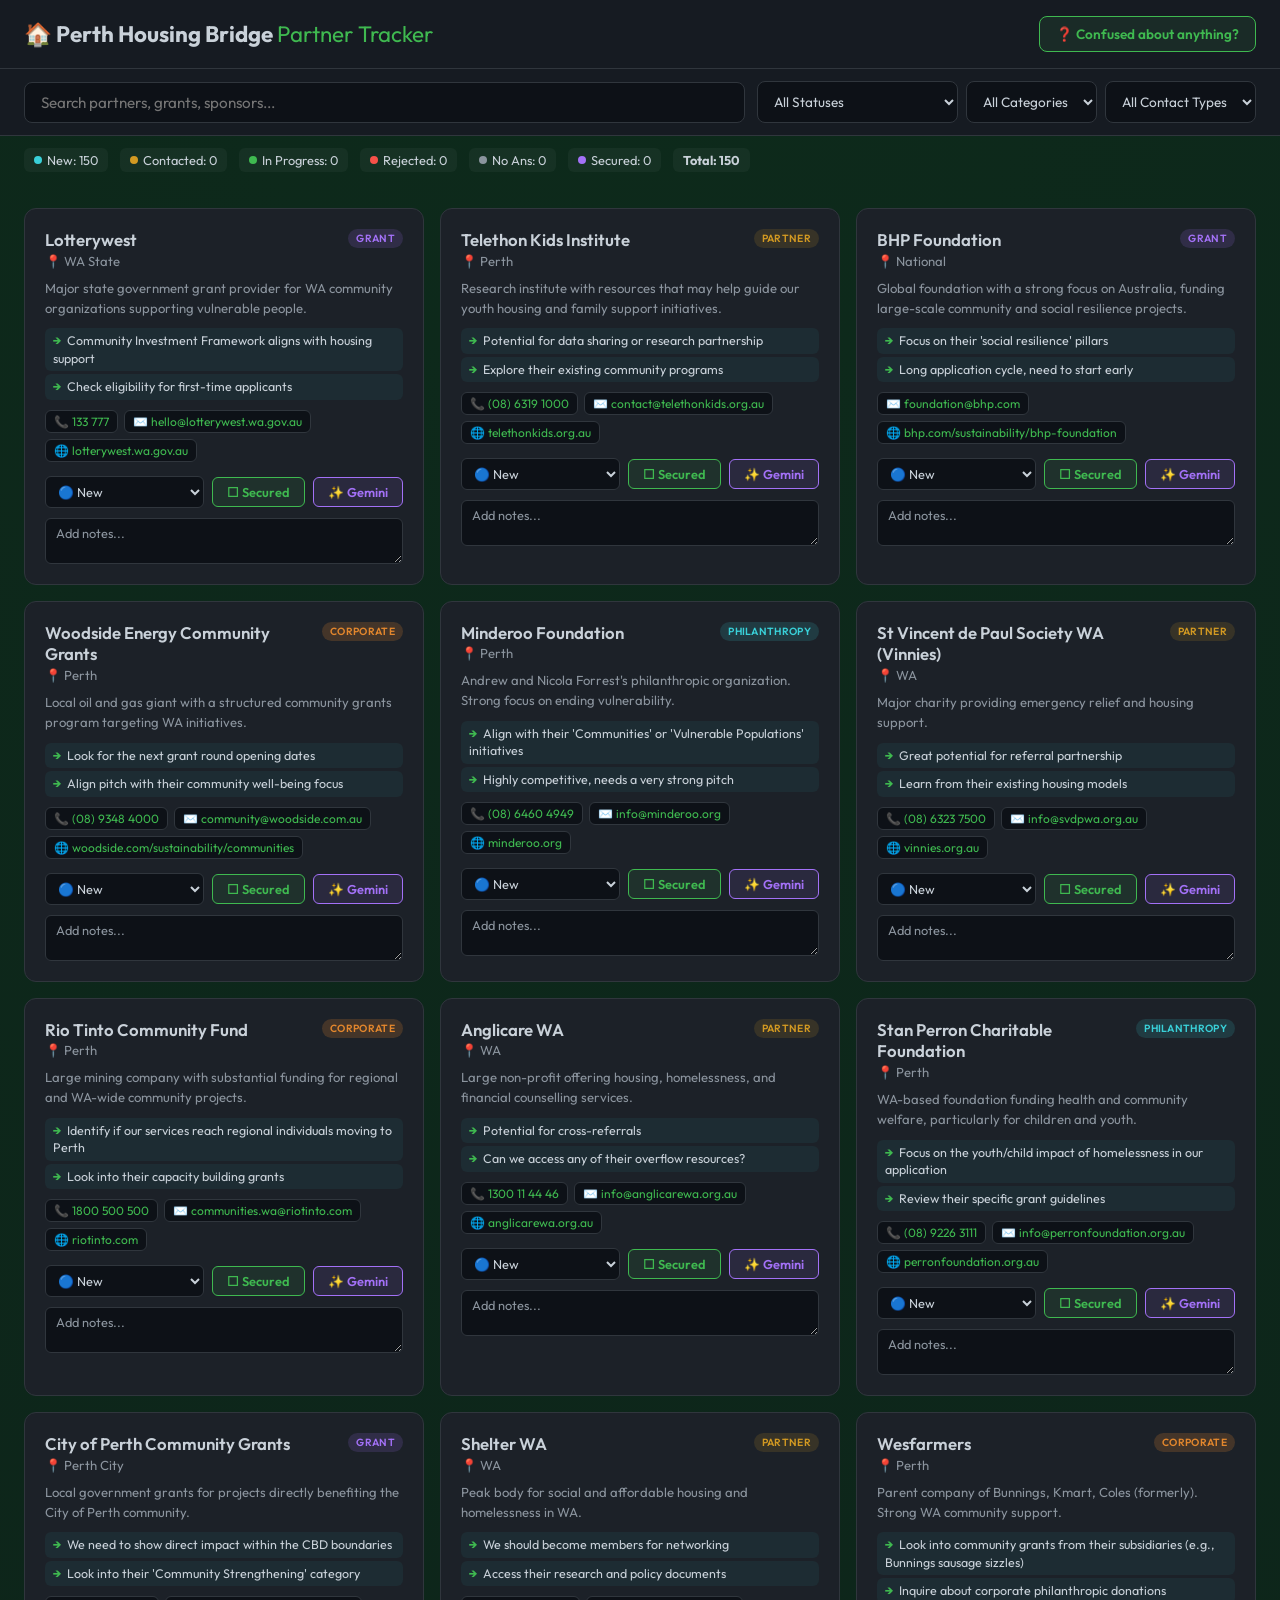
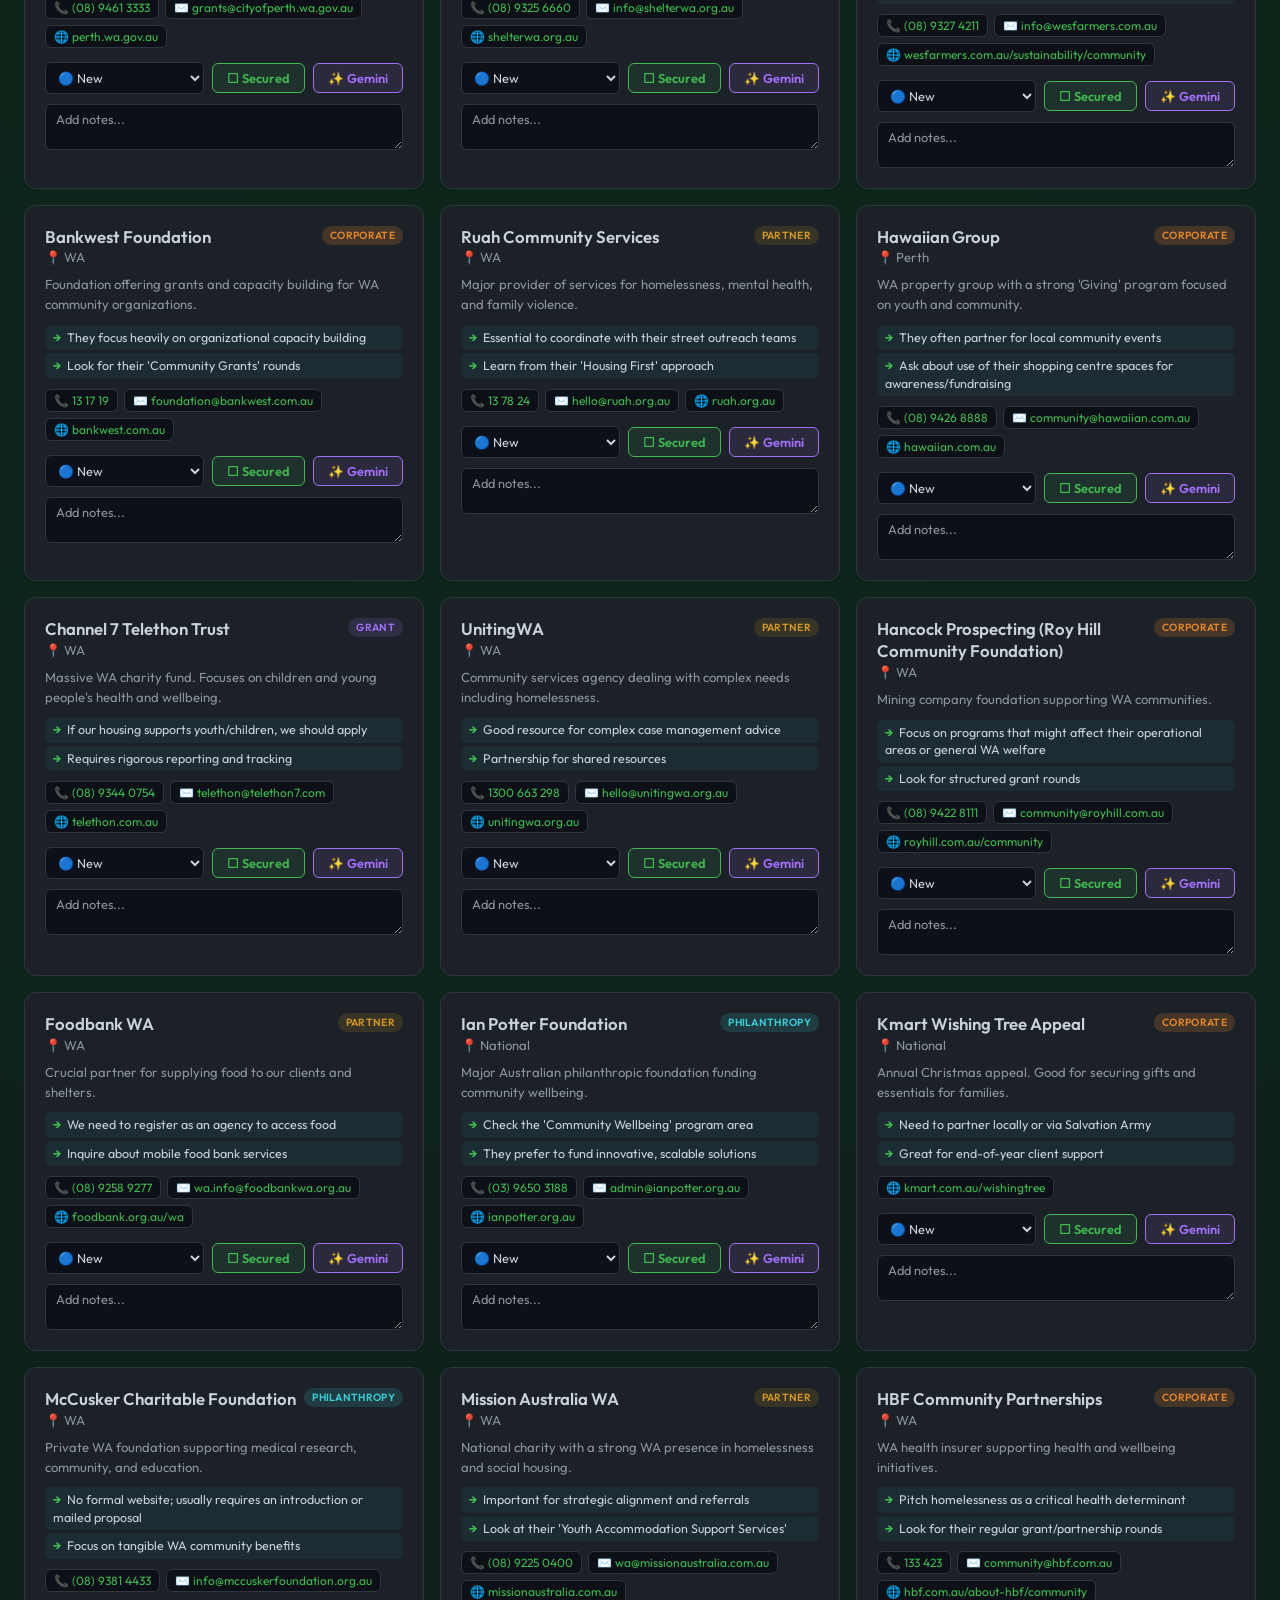
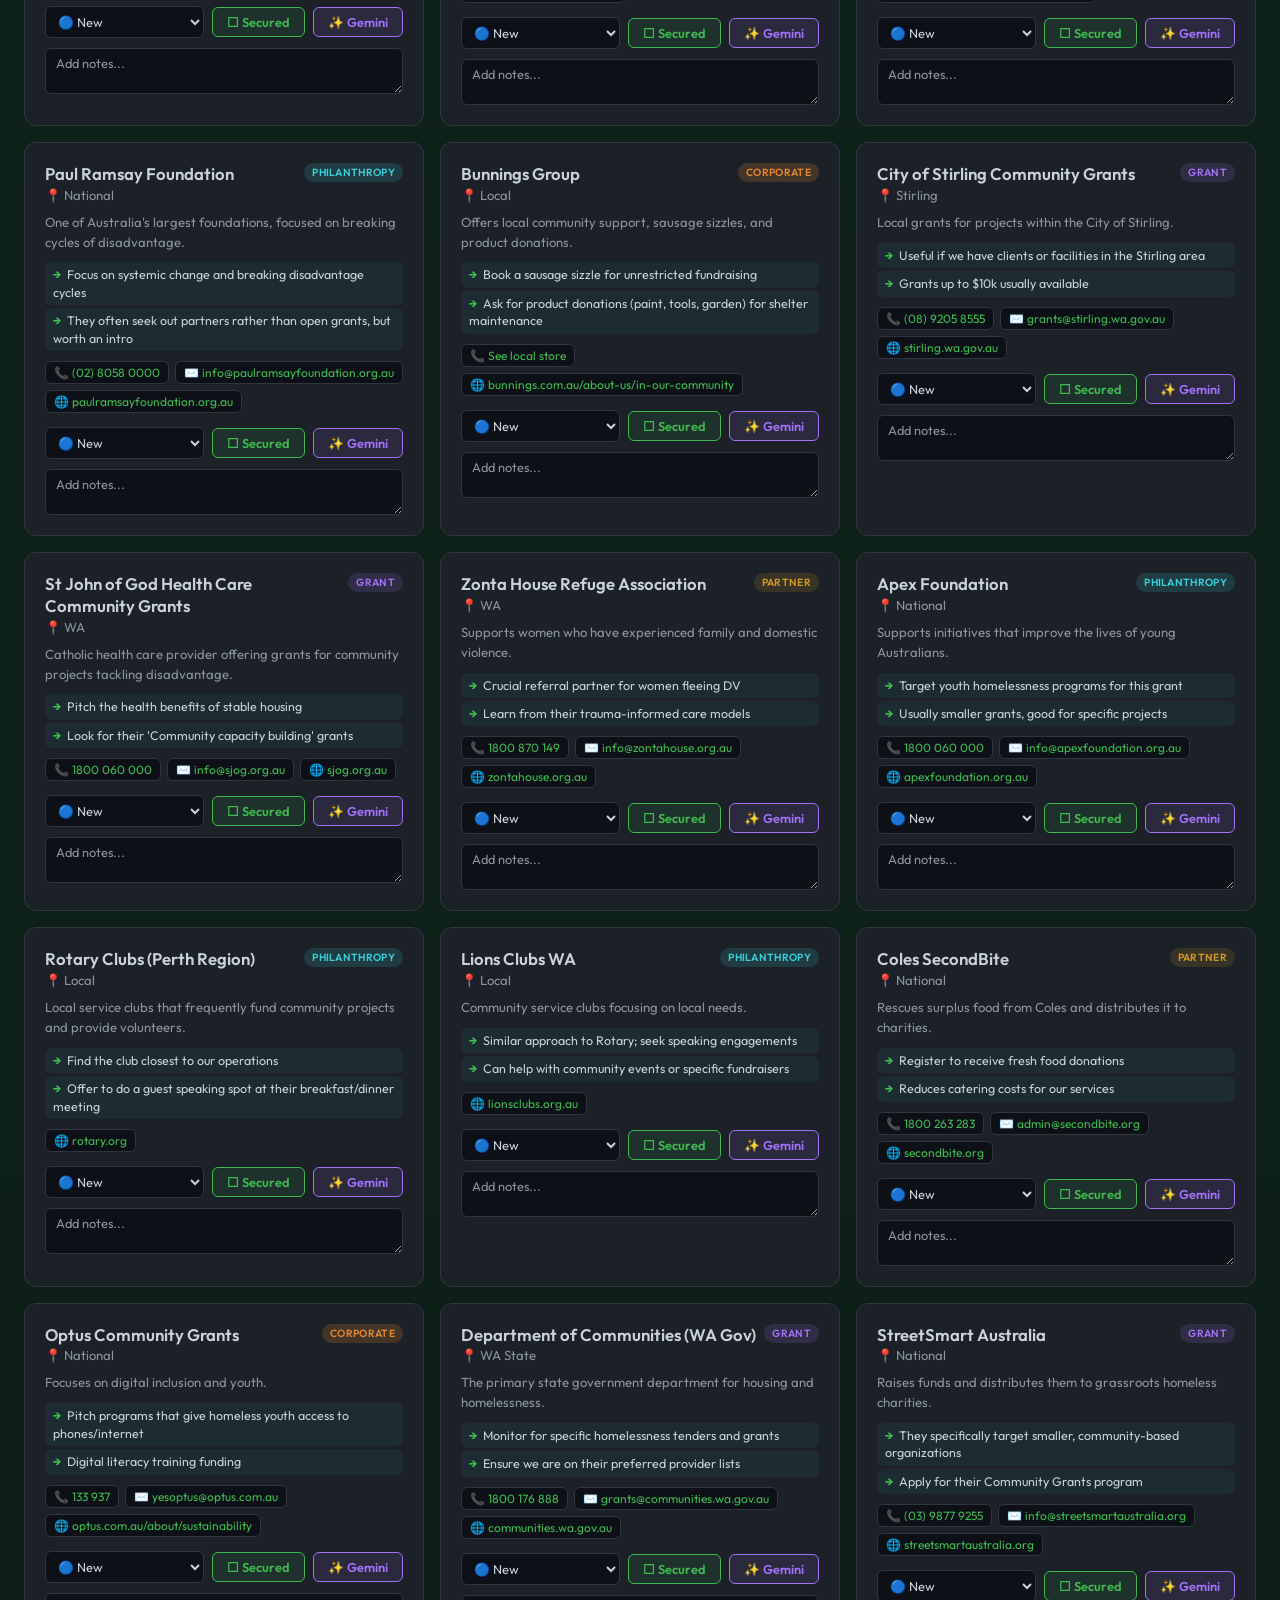
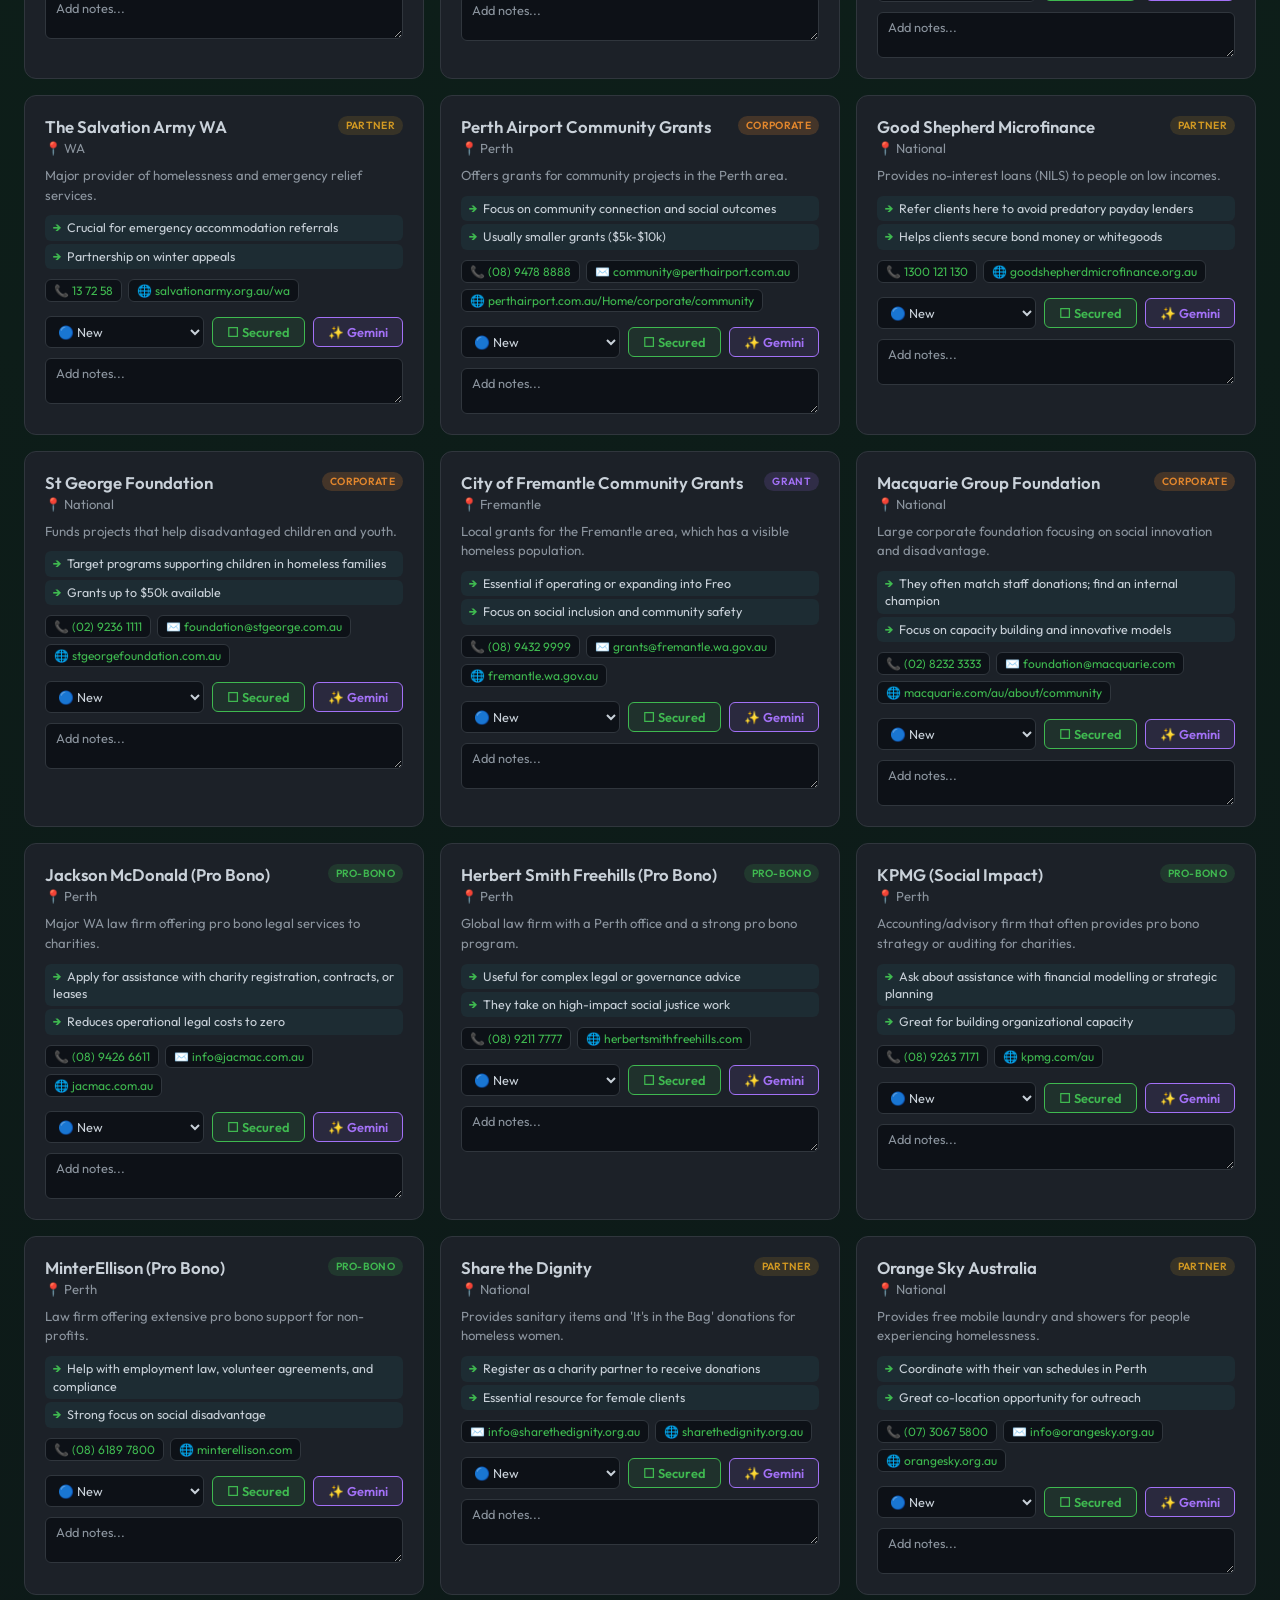
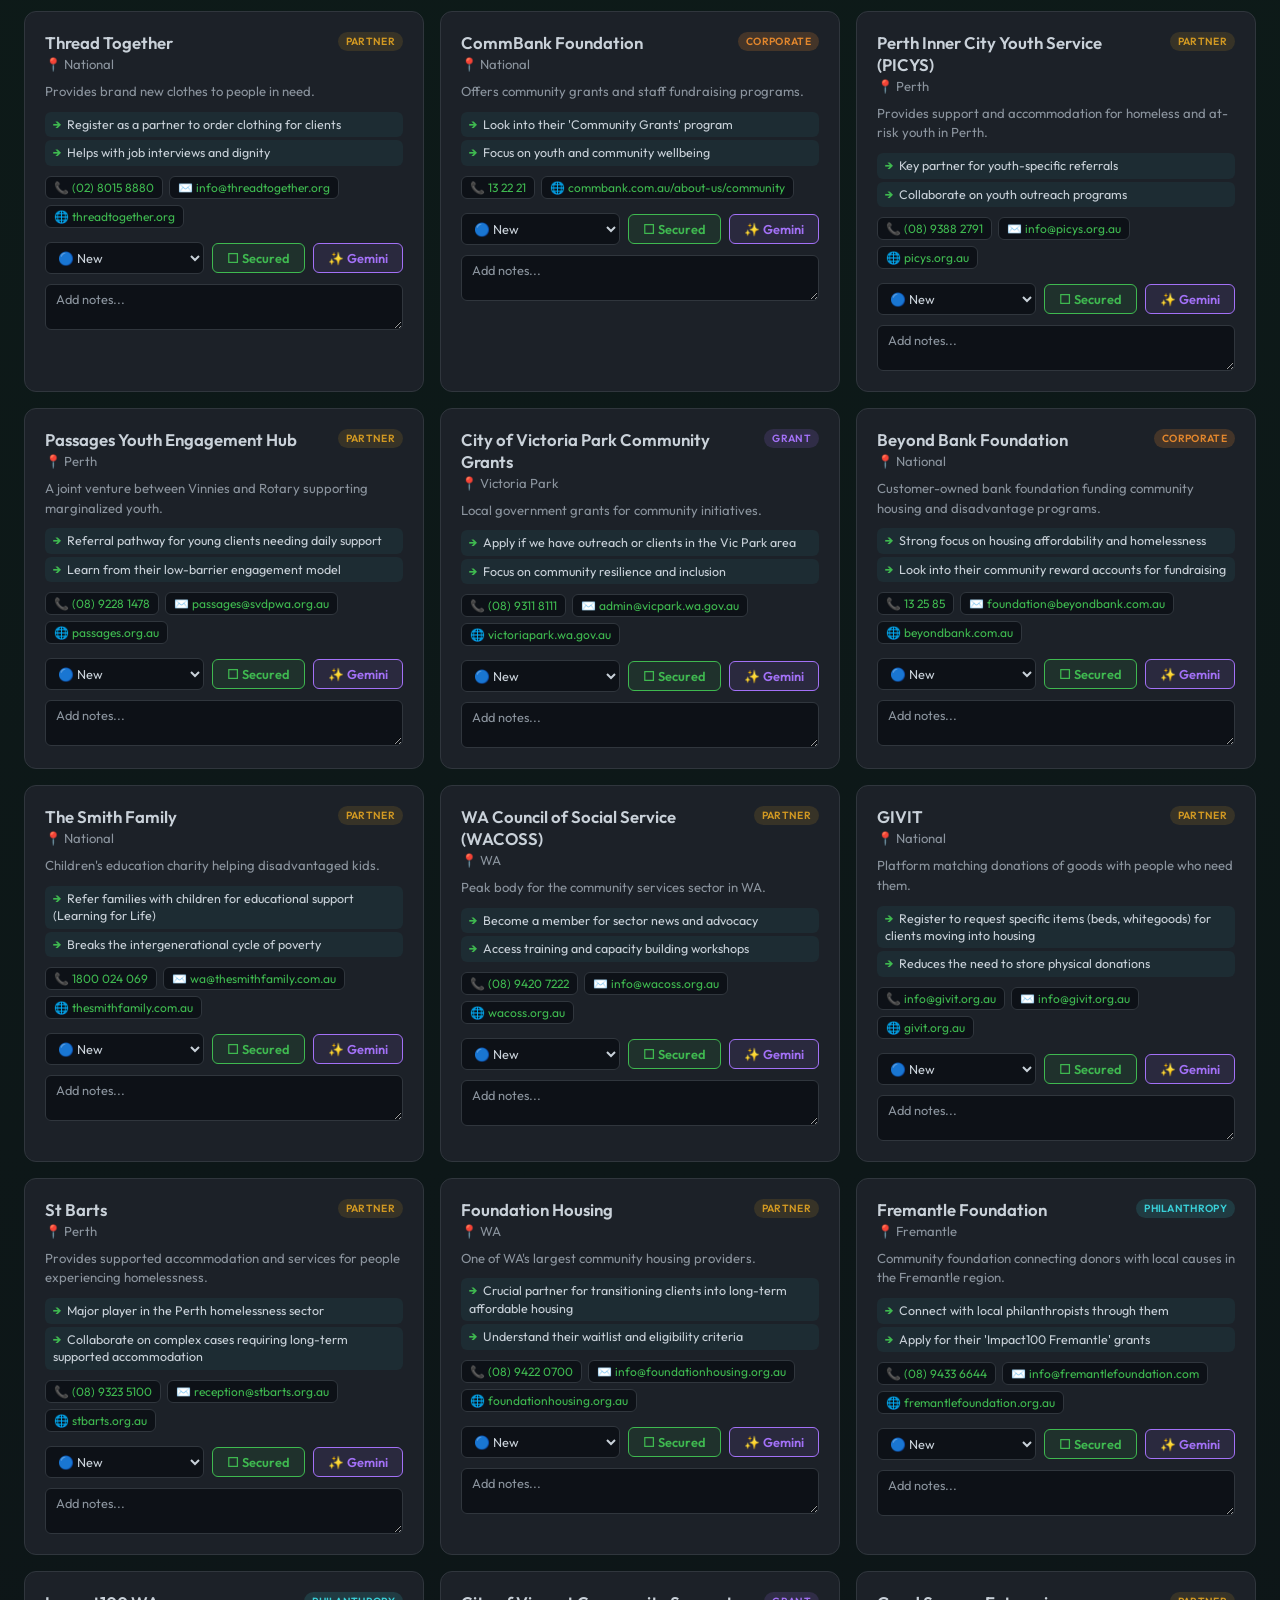
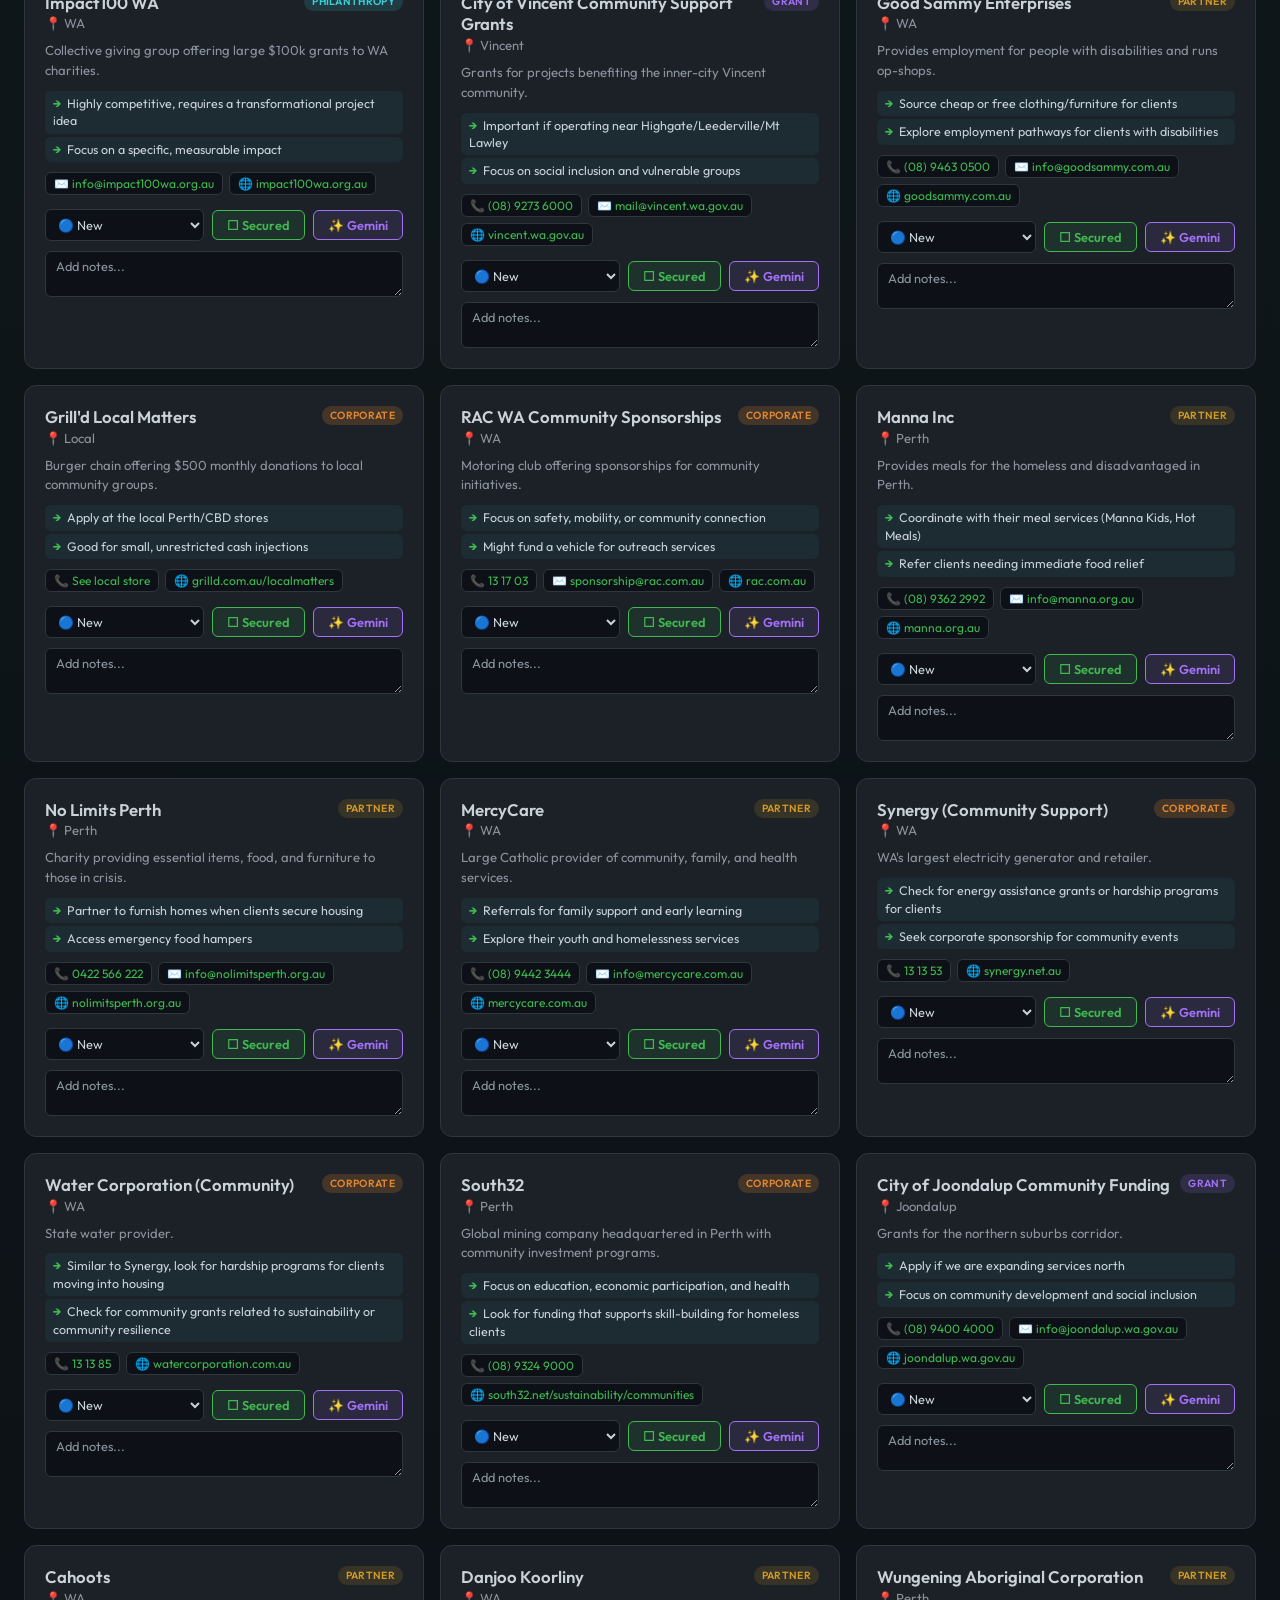
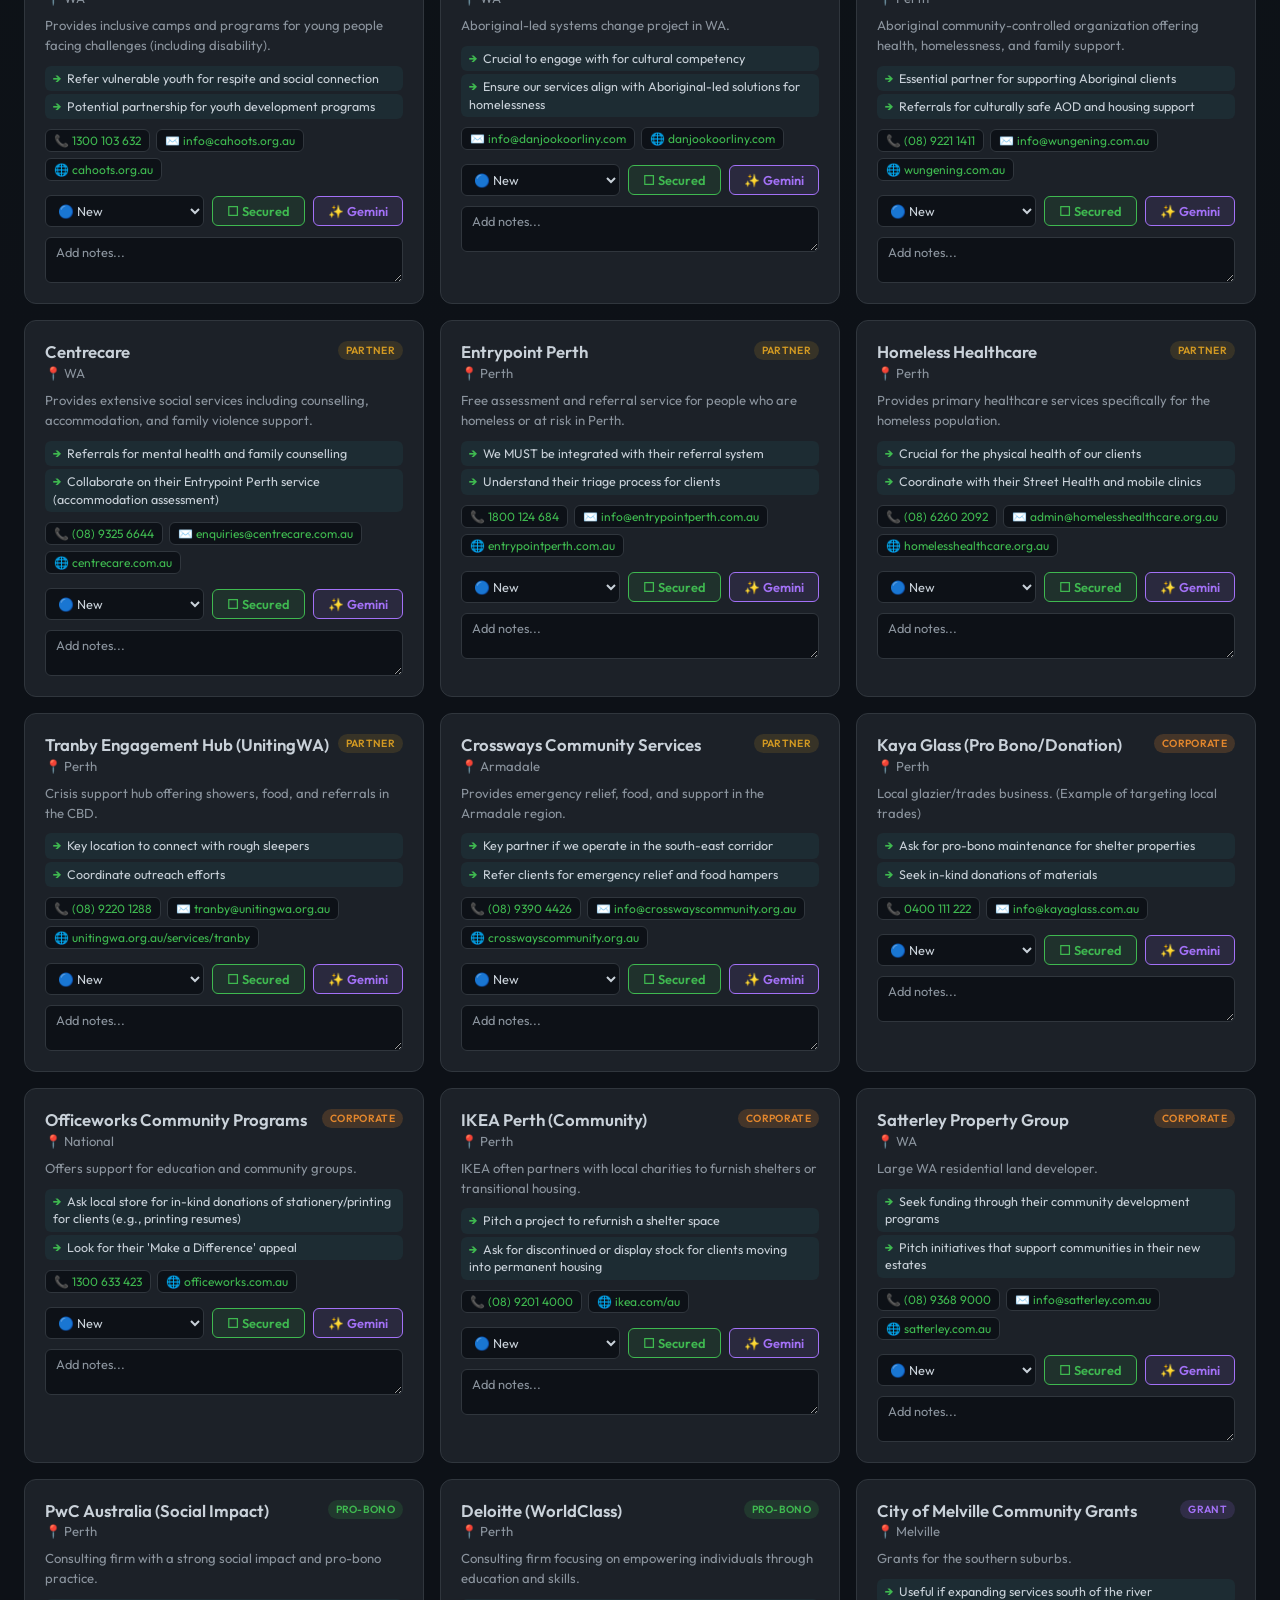
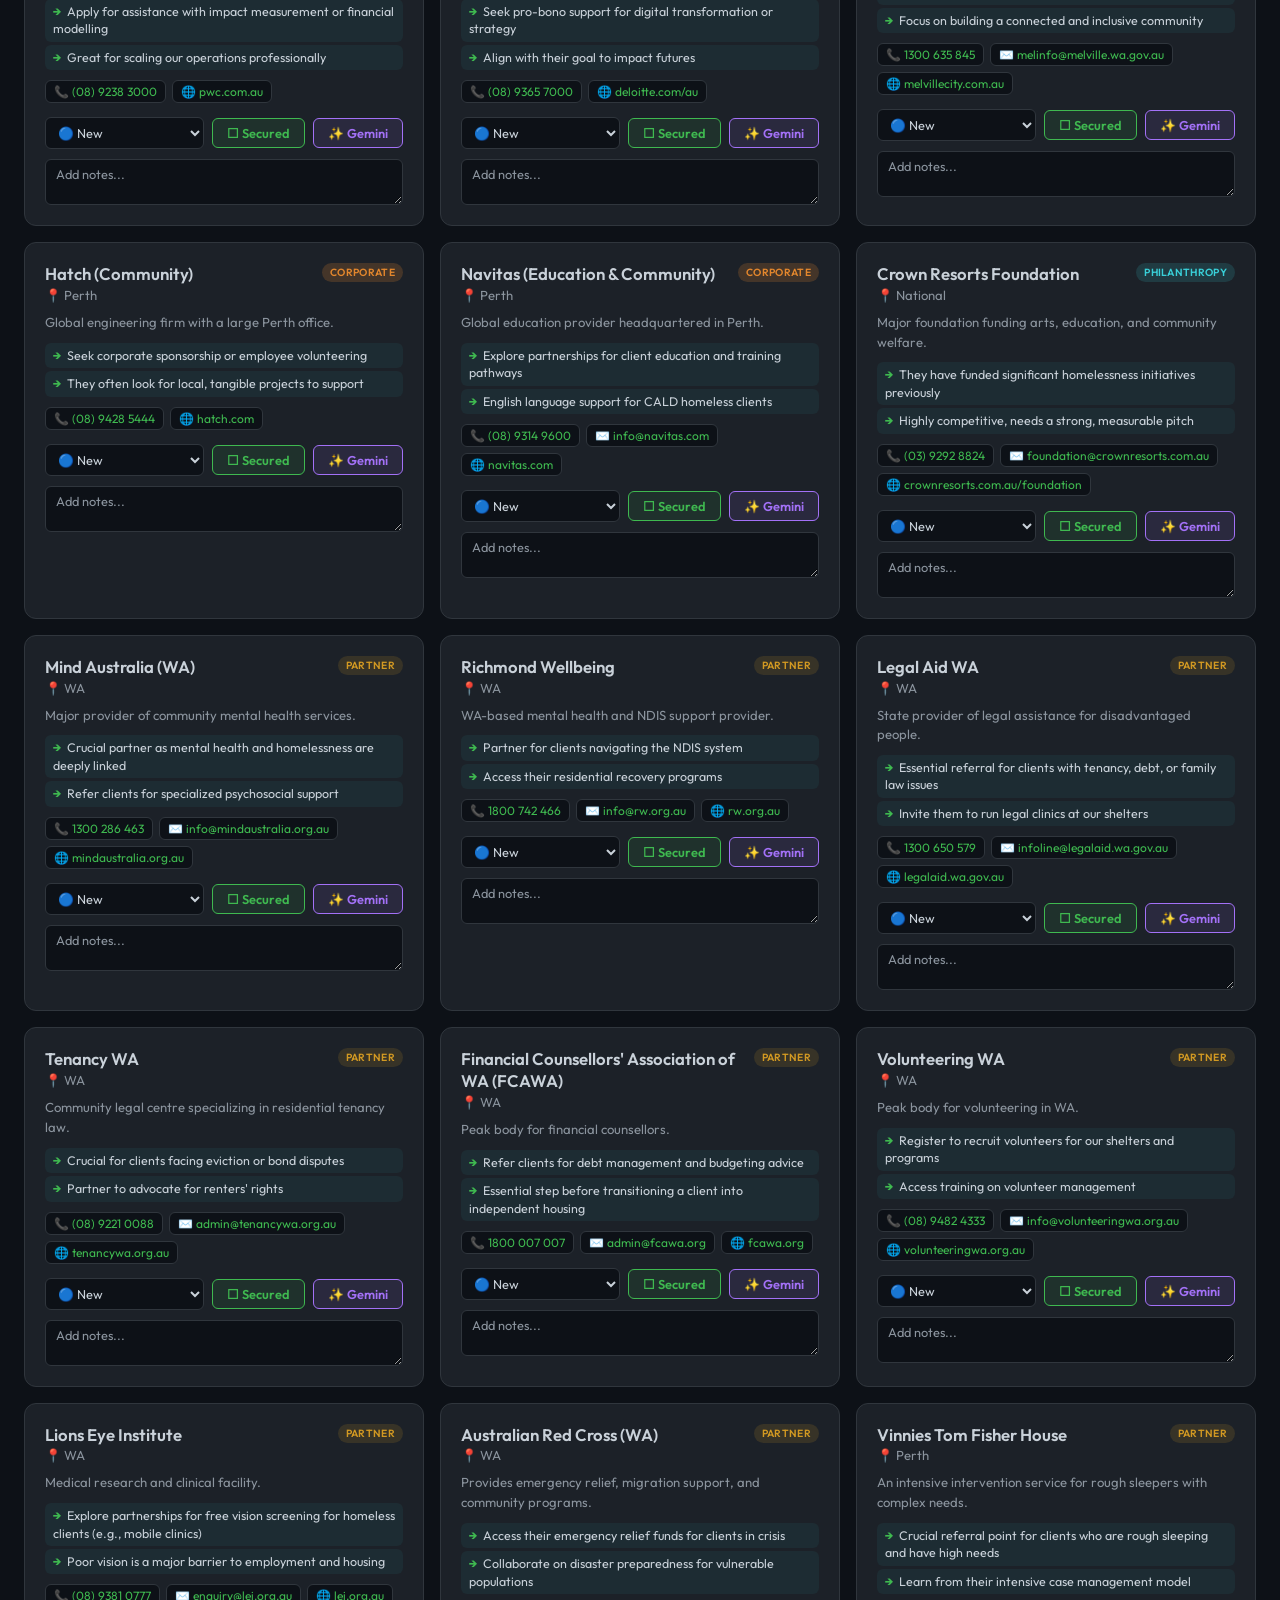
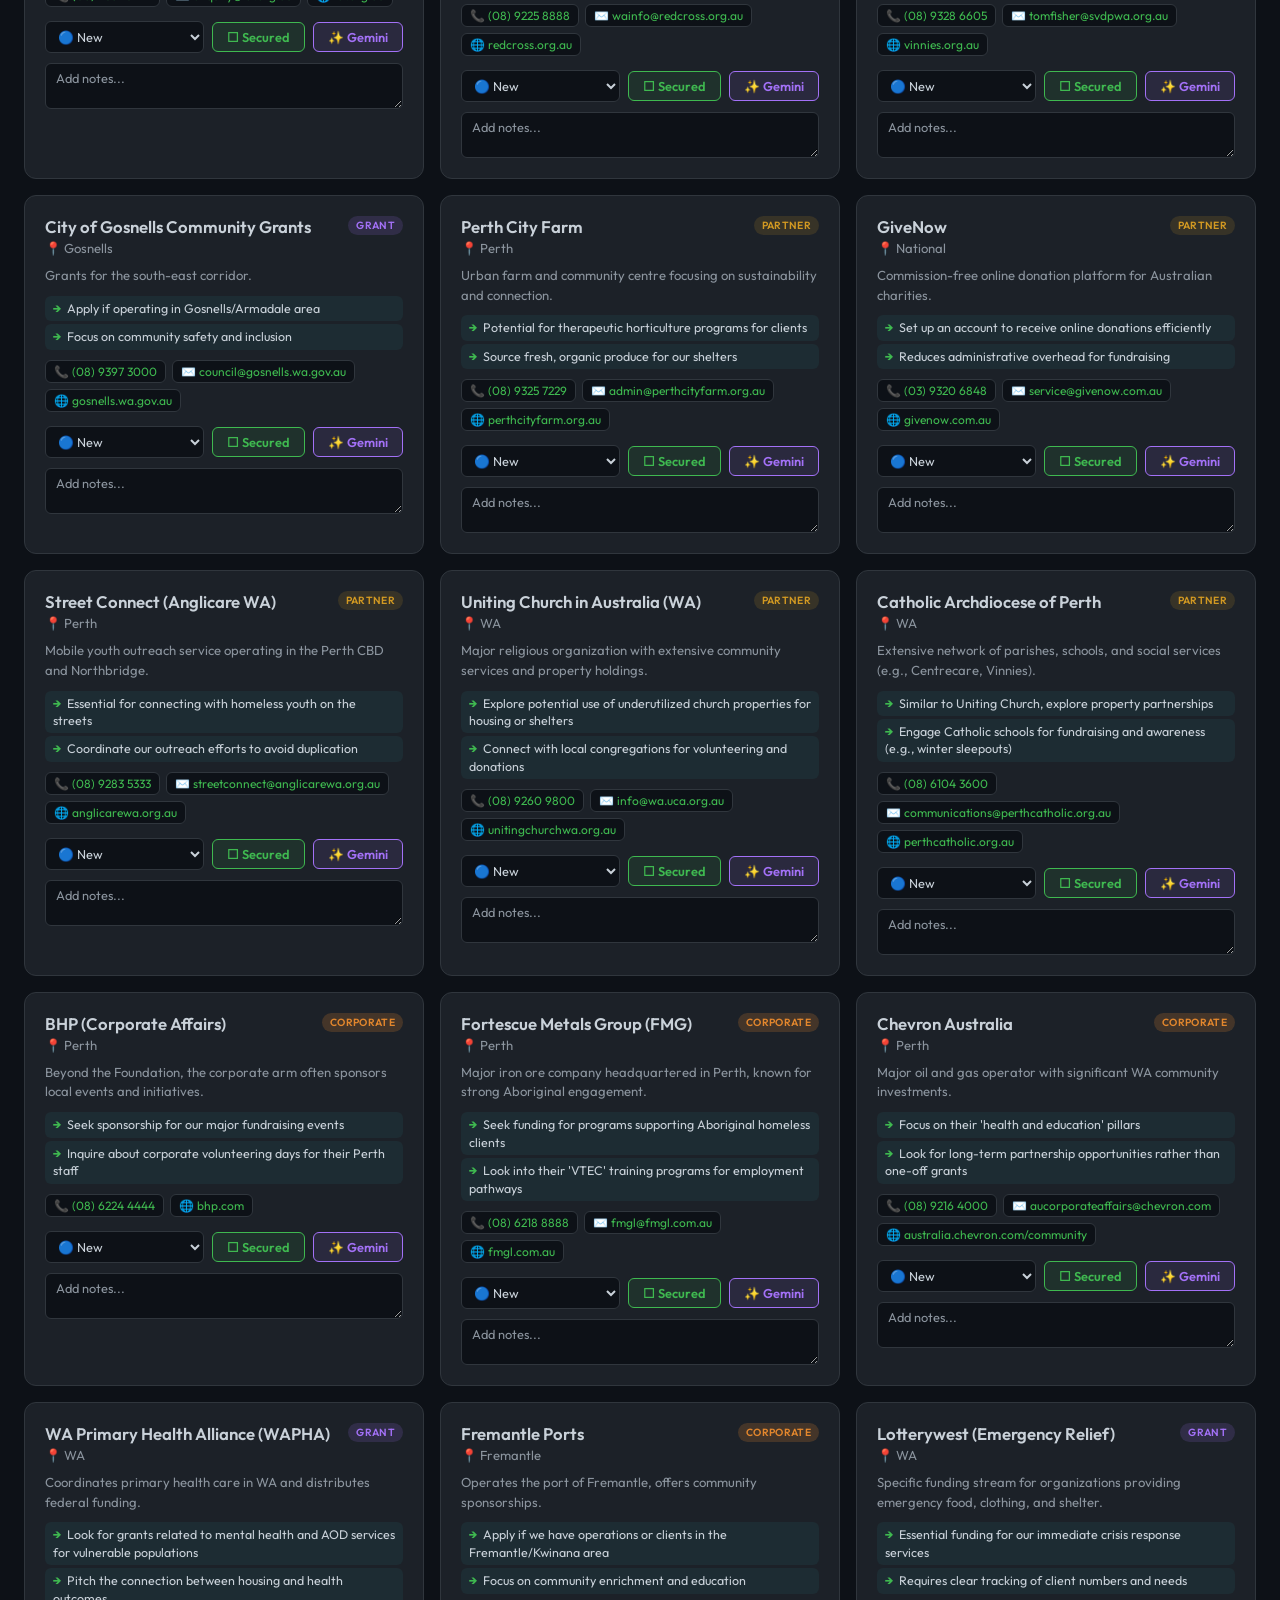
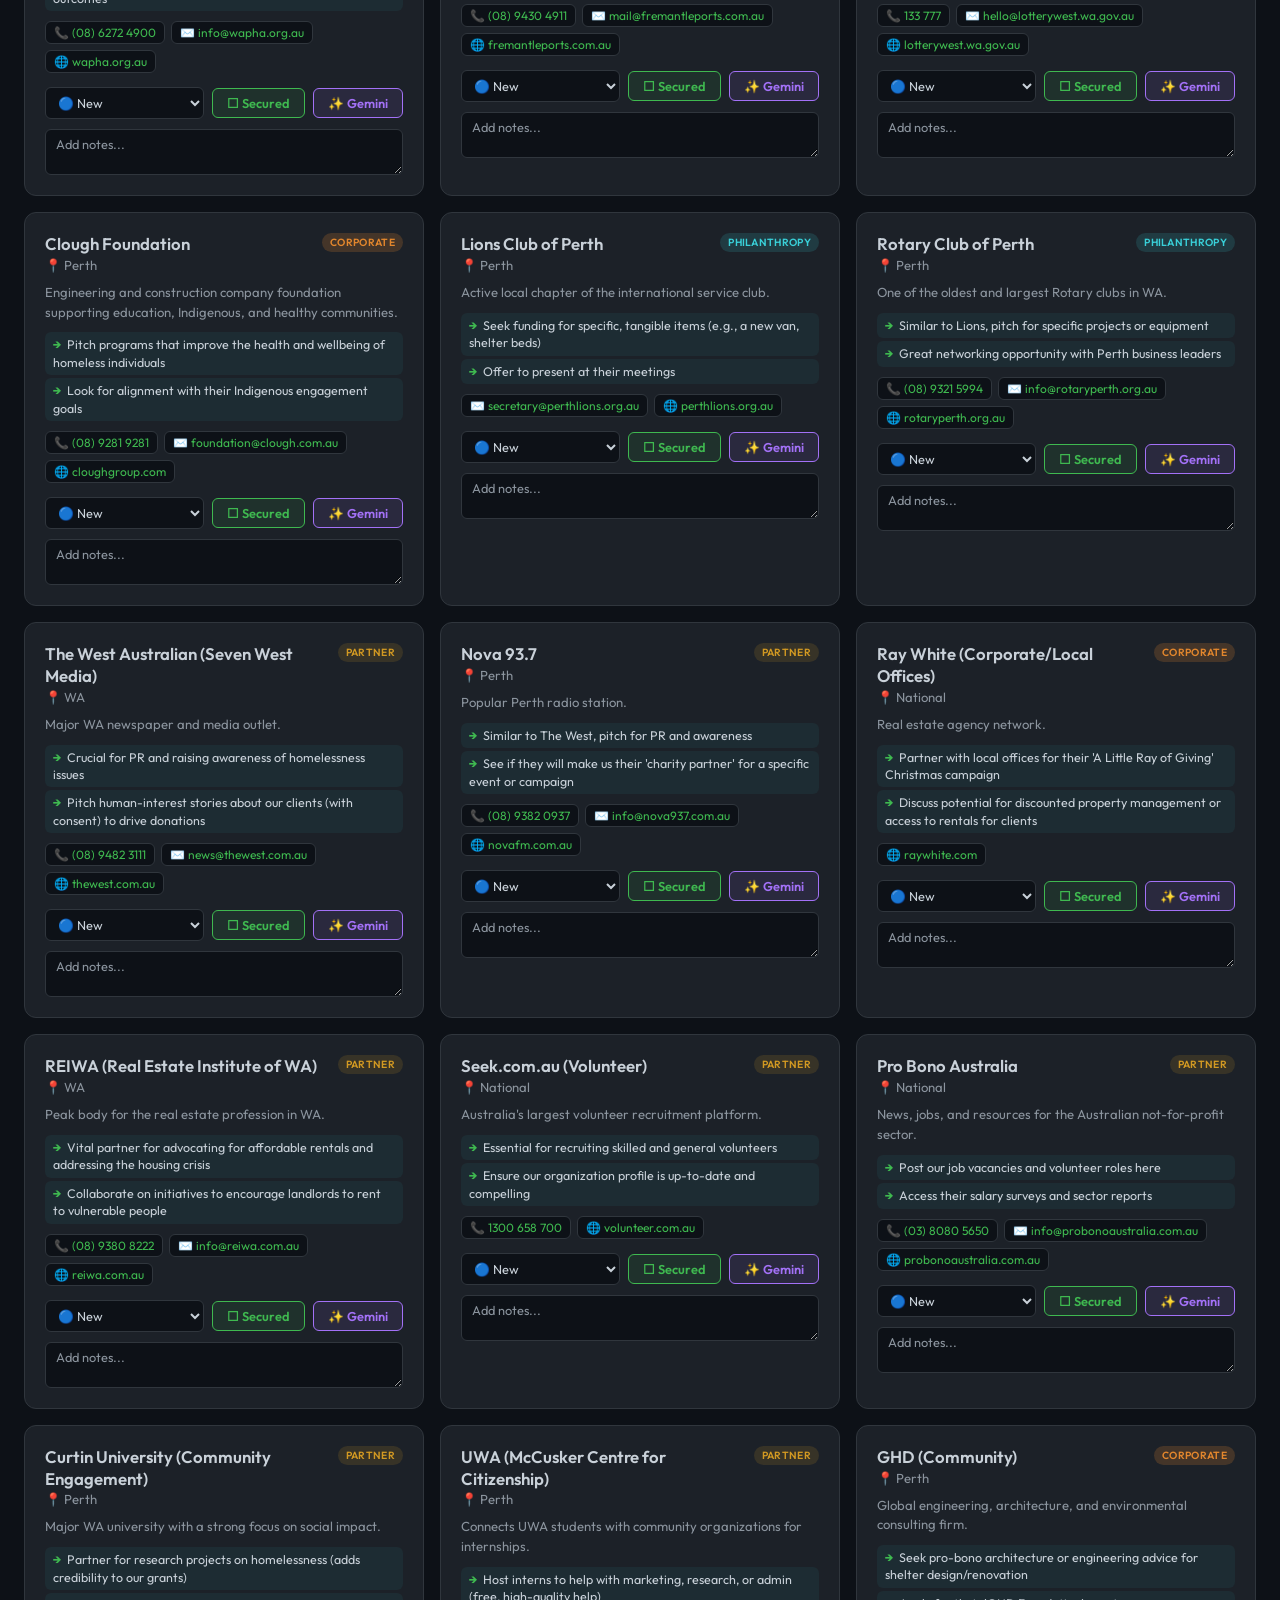
==== charity/charity-tracker-portable.html @ 7e907888 "Add charity partner/grant tracker for Perth Housing Bridge" ====
<!DOCTYPE html>
<html lang="en">
<head>
<meta charset="UTF-8">
<meta name="viewport" content="width=device-width,initial-scale=1.0,maximum-scale=1.0,user-scalable=no">
<meta name="apple-mobile-web-app-capable" content="yes">
<meta name="apple-mobile-web-app-status-bar-style" content="black-translucent">
<meta name="apple-mobile-web-app-title" content="Partner Tracker">
<title>Perth Housing Bridge — Partner & Grant Tracker</title>
<link rel="preconnect" href="https://fonts.googleapis.com">
<link rel="preconnect" href="https://fonts.gstatic.com" crossorigin>
<link href="https://fonts.googleapis.com/css2?family=Outfit:wght@300;400;500;600;700;800&display=swap" rel="stylesheet">
<style>
:root {
  --bg: #0e1117; --bg2: #161b22; --card: #1c2128; --border: #2d333b;
  --text: #e6edf3; --muted: #8b949e;
  --cyan: #39d0d8; --green: #3fb950; --yellow: #d29922; --red: #f85149; --purple: #a371f7; --orange: #e3872d;
  --font: 'Outfit', system-ui, sans-serif;
}
* { margin:0; padding:0; box-sizing:border-box; }
html { font-family: var(--font); background: var(--bg); color: var(--text); }
body { min-height: 100vh; }

/* Top bar */
.topbar { background: var(--bg2); border-bottom: 1px solid var(--border); padding: 16px 24px; position: sticky; top:0; z-index:50; }
.topbar-inner { max-width: 1440px; margin: 0 auto; display: flex; justify-content: space-between; align-items: center; flex-wrap: wrap; gap: 12px; }
.app-title { font-size: 1.4rem; font-weight: 700; }
.app-title span { color: var(--cyan); font-weight: 400; }
.stats-bar { display: flex; gap: 16px; font-size: 0.8rem; flex-wrap: wrap; }
.stat { display: flex; align-items: center; gap: 5px; padding: 4px 10px; border-radius: 6px; background: rgba(255,255,255,0.04); }
.stat-dot { width: 8px; height: 8px; border-radius: 50%; flex-shrink: 0; }

/* Toolbar */
.toolbar { background: var(--bg2); border-bottom: 1px solid var(--border); padding: 12px 24px; position: sticky; top: 60px; z-index: 49; }
.toolbar-inner { max-width: 1440px; margin: 0 auto; display: flex; gap: 12px; flex-wrap: wrap; align-items: center; }
.search-box { flex: 1; min-width: 200px; }
.search-box input { width: 100%; padding: 10px 16px; border-radius: 8px; border: 1px solid var(--border); background: var(--bg); color: var(--text); font-family: var(--font); font-size: 0.95rem; }
.search-box input:focus { outline: none; border-color: var(--cyan); box-shadow: 0 0 0 3px rgba(57,208,216,0.15); }
.filter-group { display: flex; gap: 8px; flex-wrap: wrap; }
.filter-group select { padding: 10px 12px; border-radius: 8px; border: 1px solid var(--border); background: var(--bg); color: var(--text); font-family: var(--font); font-size: 0.85rem; cursor: pointer; }

/* Main grid */
.main { max-width: 1440px; margin: 0 auto; padding: 24px; }
.card-grid { display: grid; grid-template-columns: repeat(auto-fill, minmax(360px, 1fr)); gap: 16px; }

/* Lead card */
.lead-card { background: var(--card); border: 1px solid var(--border); border-radius: 12px; padding: 20px; display: flex; flex-direction: column; gap: 10px; cursor: pointer; transition: all 0.2s; position: relative; }
.lead-card:hover { transform: translateY(-2px); box-shadow: 0 4px 20px rgba(0,0,0,0.3); }

/* Color-coded card borders */
.lead-card.status-contacted { border-left: 4px solid var(--yellow); }
.lead-card.status-interested { border-left: 4px solid var(--green); }
.lead-card.status-not-interested { border-left: 4px solid var(--red); }
.lead-card.status-no-answer { border-left: 4px solid var(--muted); }
.lead-card.status-done { border-left: 4px solid var(--purple); opacity: 0.6; }

/* RED glow for no-website businesses */
.lead-card.no-website { border-color: rgba(248,81,73,0.4); background: rgba(248,81,73,0.05); }
.lead-card.no-website:hover { box-shadow: 0 4px 20px rgba(248,81,73,0.15); }

.card-top { display: flex; justify-content: space-between; align-items: flex-start; gap: 8px; }
.card-name { font-size: 1.05rem; font-weight: 600; line-height: 1.3; }
.card-badges { display: flex; gap: 6px; flex-wrap: wrap; flex-shrink: 0; }

/* Colorful category badges */
.badge-cat { font-size: 0.65rem; padding: 3px 8px; border-radius: 999px; font-weight: 600; text-transform: uppercase; letter-spacing: 0.03em; white-space: nowrap; }
.badge-status { font-size: 0.65rem; padding: 3px 8px; border-radius: 999px; font-weight: 600; white-space: nowrap; }

/* Category colors */
.cat-cafe,.cat-bakery,.cat-restaurant,.cat-takeaway,.cat-butcher { background: rgba(227,135,45,0.2); color: #e3872d; }
.cat-mechanic,.cat-plumber,.cat-electrician,.cat-auto { background: rgba(57,208,216,0.15); color: #39d0d8; }
.cat-accounting,.cat-bookkeeping,.cat-tax { background: rgba(163,113,247,0.15); color: #a371f7; }
.cat-photography,.cat-video,.cat-media { background: rgba(248,81,73,0.15); color: #f85149; }
.cat-health,.cat-dentist,.cat-vet,.cat-pharmacy { background: rgba(63,185,80,0.15); color: #3fb950; }
.cat-retail,.cat-beauty,.cat-fitness { background: rgba(210,153,34,0.15); color: #d29922; }
.cat-other { background: rgba(139,148,158,0.15); color: #8b949e; }

/* No website tag */
.badge-noweb { background: rgba(248,81,73,0.25); color: #f85149; }
.badge-hasweb { background: rgba(63,185,80,0.15); color: #3fb950; }

.card-meta { font-size: 0.82rem; color: var(--muted); margin-top: 2px; }
.card-desc { font-size: 0.82rem; color: var(--muted); line-height: 1.5; display: -webkit-box; -webkit-line-clamp: 2; -webkit-box-orient: vertical; overflow: hidden; }
.card-issues { display: flex; flex-direction: column; gap: 3px; }
.card-issue { font-size: 0.78rem; color: var(--text); padding: 4px 8px; background: rgba(57,208,216,0.06); border-radius: 6px; line-height: 1.4; }
.card-issue::before { content: '→'; color: var(--cyan); margin-right: 6px; font-weight: 700; }
.card-contacts { display: flex; gap: 6px; flex-wrap: wrap; }
.contact-chip { font-size: 0.75rem; padding: 3px 8px; border-radius: 6px; background: var(--bg); border: 1px solid var(--border); }
.contact-chip a { color: var(--cyan); text-decoration: none; }

/* Card actions row */
.card-actions { display: flex; gap: 8px; align-items: center; margin-top: 4px; }
.card-actions select { flex: 1; padding: 6px 8px; border-radius: 6px; border: 1px solid var(--border); background: var(--bg); color: var(--text); font-family: var(--font); font-size: 0.8rem; cursor: pointer; }
.btn-done { padding: 6px 14px; border-radius: 6px; border: 1px solid var(--green); background: rgba(63,185,80,0.1); color: var(--green); font-family: var(--font); font-size: 0.8rem; font-weight: 600; cursor: pointer; transition: all 0.2s; white-space: nowrap; }
.btn-done:hover { background: var(--green); color: #000; }
.btn-done.is-done { background: var(--green); color: #000; }
.btn-gemini { padding: 6px 14px; border-radius: 6px; border: 1px solid var(--purple); background: rgba(163,113,247,0.1); color: var(--purple); font-family: var(--font); font-size: 0.8rem; font-weight: 600; cursor: pointer; transition: all 0.2s; white-space: nowrap; text-decoration: none; }
.btn-gemini:hover { background: var(--purple); color: #fff; }

.card-notes { width: 100%; padding: 6px 10px; border-radius: 6px; border: 1px solid var(--border); background: var(--bg); color: var(--text); font-family: var(--font); font-size: 0.8rem; resize: vertical; min-height: 32px; }
.card-notes::placeholder { color: var(--muted); }

/* Modal */
.modal-overlay { display: none; position: fixed; inset: 0; background: rgba(0,0,0,0.7); z-index: 100; justify-content: center; align-items: center; padding: 24px; }
.modal-overlay.active { display: flex; }
.modal { background: var(--card); border: 1px solid var(--border); border-radius: 16px; padding: 32px; max-width: 700px; width: 100%; max-height: 90vh; overflow-y: auto; position: relative; }
.modal-close { position: absolute; top: 16px; right: 16px; background: none; border: none; color: var(--muted); font-size: 1.5rem; cursor: pointer; }
.modal h2 { font-size: 1.5rem; margin-bottom: 8px; }
.modal .m-meta { color: var(--muted); font-size: 0.9rem; margin-bottom: 16px; }
.modal .m-desc { color: var(--text); line-height: 1.6; margin-bottom: 20px; }
.modal .m-section { margin-bottom: 20px; }
.modal .m-label { font-size: 0.8rem; text-transform: uppercase; letter-spacing: 0.05em; color: var(--cyan); font-weight: 600; margin-bottom: 8px; }
.modal .m-issue { padding: 8px 12px; background: rgba(57,208,216,0.06); border-radius: 8px; margin-bottom: 6px; font-size: 0.9rem; }
.modal .m-issue::before { content: '→'; color: var(--cyan); margin-right: 8px; }
.modal .m-contacts a { color: var(--cyan); text-decoration: underline; }
.modal .m-website a { color: var(--purple); text-decoration: underline; }

.empty-state { text-align: center; padding: 60px 20px; color: var(--muted); font-size: 1.1rem; grid-column: 1 / -1; }

@media (max-width: 500px) {
  .card-grid { grid-template-columns: 1fr; }
  .topbar-inner { flex-direction: column; align-items: flex-start; }
}


:root {
  --cyan: #3fb950;
  --yellow: #58a6ff;
  --red: #f85149;
  --bg: #0d1117;
  --panel: #161b22;
  --border: #30363d;
  --text: #c9d1d9;
  --muted: #8b949e;
  --font: 'Outfit', sans-serif;
}
.app-title {
  color: var(--text);
}
.app-title span {
  color: #3fb950;
}
body {
  background: radial-gradient(circle at 50% 0%, #0d2a1b 0%, var(--bg) 50%);
}
.help-btn{padding:8px 16px;border-radius:8px;border:1px solid #3fb950;background:rgba(63,185,80,0.1);color:#3fb950;font-family:var(--font);font-size:0.85rem;font-weight:600;cursor:pointer;text-decoration:none;transition:all 0.2s;white-space:nowrap}
.help-btn:hover{background:#3fb950;color:#000}

</style>
</head>
<body>
<header class="topbar">
  <div class="topbar-inner">
    <h1 class="app-title">🏠 Perth Housing Bridge <span>Partner Tracker</span></h1>
    <div style="display:flex;align-items:center;gap:12px;flex-wrap:wrap">
      <a class="help-btn" href="mailto:psy@xfer.au?subject=Partner%20Tracker%20Help">❓ Confused about anything?</a>
    </div>
  </div>
</header>
<div class="toolbar">
  <div class="toolbar-inner">
    <div class="search-box"><input type="text" id="search" placeholder="Search partners, grants, sponsors..." autocomplete="off"></div>
    <div class="filter-group">
      <select id="filter-status">
        <option value="all">All Statuses</option>
        <option value="new">🔵 New</option>
        <option value="contacted">🟡 Contacted</option>
        <option value="interested">🟢 In Progress / App Sent</option>
        <option value="not-interested">🔴 Rejected</option>
        <option value="no-answer">⚪ No Answer</option>
        <option value="done">✅ Secured</option>
      </select>
      <select id="filter-category"><option value="all">All Categories</option></select>
      <select id="filter-contact">
        <option value="all">All Contact Types</option>
        <option value="direct">Has Email/Phone</option>
        <option value="form-only">Website Only</option>
      </select>
    </div>
  </div>
</div>
<div class="stats-bar" id="stats-bar" style="max-width:1440px;margin:0 auto;padding:12px 24px;display:flex;gap:12px;flex-wrap:wrap;font-size:0.8rem"></div>
<main class="main" id="main"><div class="card-grid" id="card-grid"></div></main>
<div class="modal-overlay" id="modal-overlay"><div class="modal" id="modal"><button class="modal-close" id="modal-close">&times;</button><div id="modal-content"></div></div></div>
<script>const LEADS_CHARITY_1 = [
{id:1,name:"Lotterywest",category:"Grant",location:"WA State",phone:"133 777",email:"hello@lotterywest.wa.gov.au",website:"lotterywest.wa.gov.au",desc:"Major state government grant provider for WA community organizations supporting vulnerable people.",issues:["Community Investment Framework aligns with housing support","Check eligibility for first-time applicants","Ask about funding for capacity building"]},
{id:2,name:"Telethon Kids Institute",category:"Partner",location:"Perth",phone:"(08) 6319 1000",email:"contact@telethonkids.org.au",website:"telethonkids.org.au",desc:"Research institute with resources that may help guide our youth housing and family support initiatives.",issues:["Potential for data sharing or research partnership","Explore their existing community programs","Check if they offer micro-grants for community partners"]},
{id:3,name:"BHP Foundation",category:"Grant",location:"National",phone:"",email:"foundation@bhp.com",website:"bhp.com/sustainability/bhp-foundation",desc:"Global foundation with a strong focus on Australia, funding large-scale community and social resilience projects.",issues:["Focus on their 'social resilience' pillars","Long application cycle, need to start early","Might need an established track record, inquire about seed funding"]},
{id:4,name:"Woodside Energy Community Grants",category:"Corporate",location:"Perth",phone:"(08) 9348 4000",email:"community@woodside.com.au",website:"woodside.com/sustainability/communities",desc:"Local oil and gas giant with a structured community grants program targeting WA initiatives.",issues:["Look for the next grant round opening dates","Align pitch with their community well-being focus","Ask if they do corporate volunteering (skills-based)"]},
{id:5,name:"Minderoo Foundation",category:"Philanthropy",location:"Perth",phone:"(08) 6460 4949",email:"info@minderoo.org",website:"minderoo.org",desc:"Andrew and Nicola Forrest's philanthropic organization. Strong focus on ending vulnerability.",issues:["Align with their 'Communities' or 'Vulnerable Populations' initiatives","Highly competitive, needs a very strong pitch","Look into their current active campaigns"]},
{id:6,name:"St Vincent de Paul Society WA (Vinnies)",category:"Partner",location:"WA",phone:"(08) 6323 7500",email:"info@svdpwa.org.au",website:"vinnies.org.au",desc:"Major charity providing emergency relief and housing support.",issues:["Great potential for referral partnership","Learn from their existing housing models","Can we collaborate on joint grant applications?"]},
{id:7,name:"Rio Tinto Community Fund",category:"Corporate",location:"Perth",phone:"1800 500 500",email:"communities.wa@riotinto.com",website:"riotinto.com",desc:"Large mining company with substantial funding for regional and WA-wide community projects.",issues:["Identify if our services reach regional individuals moving to Perth","Look into their capacity building grants","Ask about corporate matched giving"]},
{id:8,name:"Anglicare WA",category:"Partner",location:"WA",phone:"1300 11 44 46",email:"info@anglicarewa.org.au",website:"anglicarewa.org.au",desc:"Large non-profit offering housing, homelessness, and financial counselling services.",issues:["Potential for cross-referrals","Can we access any of their overflow resources?","Partnership for advocacy on homelessness"]},
{id:9,name:"Stan Perron Charitable Foundation",category:"Philanthropy",location:"Perth",phone:"(08) 9226 3111",email:"info@perronfoundation.org.au",website:"perronfoundation.org.au",desc:"WA-based foundation funding health and community welfare, particularly for children and youth.",issues:["Focus on the youth/child impact of homelessness in our application","Review their specific grant guidelines","Submit an expression of interest"]},
{id:10,name:"City of Perth Community Grants",category:"Grant",location:"Perth City",phone:"(08) 9461 3333",email:"grants@cityofperth.wa.gov.au",website:"perth.wa.gov.au",desc:"Local government grants for projects directly benefiting the City of Perth community.",issues:["We need to show direct impact within the CBD boundaries","Look into their 'Community Strengthening' category","Regular funding rounds throughout the year"]},
{id:11,name:"Shelter WA",category:"Partner",location:"WA",phone:"(08) 9325 6660",email:"info@shelterwa.org.au",website:"shelterwa.org.au",desc:"Peak body for social and affordable housing and homelessness in WA.",issues:["We should become members for networking","Access their research and policy documents","Join their advocacy campaigns to raise our profile"]},
{id:12,name:"Wesfarmers",category:"Corporate",location:"Perth",phone:"(08) 9327 4211",email:"info@wesfarmers.com.au",website:"wesfarmers.com.au/sustainability/community",desc:"Parent company of Bunnings, Kmart, Coles (formerly). Strong WA community support.",issues:["Look into community grants from their subsidiaries (e.g., Bunnings sausage sizzles)","Inquire about corporate philanthropic donations","Potential for in-kind donations (supplies)"]},
{id:13,name:"Bankwest Foundation",category:"Corporate",location:"WA",phone:"13 17 19",email:"foundation@bankwest.com.au",website:"bankwest.com.au",desc:"Foundation offering grants and capacity building for WA community organizations.",issues:["They focus heavily on organizational capacity building","Look for their 'Community Grants' rounds","Good for funding CRM or IT infrastructure"]},
{id:14,name:"Ruah Community Services",category:"Partner",location:"WA",phone:"13 78 24",email:"hello@ruah.org.au",website:"ruah.org.au",desc:"Major provider of services for homelessness, mental health, and family violence.",issues:["Essential to coordinate with their street outreach teams","Learn from their 'Housing First' approach","Referral pathways"]},
{id:15,name:"Hawaiian Group",category:"Corporate",location:"Perth",phone:"(08) 9426 8888",email:"community@hawaiian.com.au",website:"hawaiian.com.au",desc:"WA property group with a strong 'Giving' program focused on youth and community.",issues:["They often partner for local community events","Ask about use of their shopping centre spaces for awareness/fundraising","Potential for direct sponsorship"]},
{id:16,name:"Channel 7 Telethon Trust",category:"Grant",location:"WA",phone:"(08) 9344 0754",email:"telethon@telethon7.com",website:"telethon.com.au",desc:"Massive WA charity fund. Focuses on children and young people's health and wellbeing.",issues:["If our housing supports youth/children, we should apply","Requires rigorous reporting and tracking","Grants open annually"]},
{id:17,name:"UnitingWA",category:"Partner",location:"WA",phone:"1300 663 298",email:"hello@unitingwa.org.au",website:"unitingwa.org.au",desc:"Community services agency dealing with complex needs including homelessness.",issues:["Good resource for complex case management advice","Partnership for shared resources","Look at their Tranby Engagement Hub model"]},
{id:18,name:"Hancock Prospecting (Roy Hill Community Foundation)",category:"Corporate",location:"WA",phone:"(08) 9422 8111",email:"community@royhill.com.au",website:"royhill.com.au/community",desc:"Mining company foundation supporting WA communities.",issues:["Focus on programs that might affect their operational areas or general WA welfare","Look for structured grant rounds","Potential for large-scale funding"]},
{id:19,name:"Foodbank WA",category:"Partner",location:"WA",phone:"(08) 9258 9277",email:"wa.info@foodbankwa.org.au",website:"foodbank.org.au/wa",desc:"Crucial partner for supplying food to our clients and shelters.",issues:["We need to register as an agency to access food","Inquire about mobile food bank services","Saves massive costs on food budgets"]},
{id:20,name:"Ian Potter Foundation",category:"Philanthropy",location:"National",phone:"(03) 9650 3188",email:"admin@ianpotter.org.au",website:"ianpotter.org.au",desc:"Major Australian philanthropic foundation funding community wellbeing.",issues:["Check the 'Community Wellbeing' program area","They prefer to fund innovative, scalable solutions","Requires a detailed Expression of Interest"]},
{id:21,name:"Kmart Wishing Tree Appeal",category:"Corporate",location:"National",phone:"",email:"",website:"kmart.com.au/wishingtree",desc:"Annual Christmas appeal. Good for securing gifts and essentials for families.",issues:["Need to partner locally or via Salvation Army","Great for end-of-year client support","Contact local store managers early"]},
{id:22,name:"McCusker Charitable Foundation",category:"Philanthropy",location:"WA",phone:"(08) 9381 4433",email:"info@mccuskerfoundation.org.au",website:"",desc:"Private WA foundation supporting medical research, community, and education.",issues:["No formal website; usually requires an introduction or mailed proposal","Focus on tangible WA community benefits","Try to find a mutual connection for an intro"]},
{id:23,name:"Mission Australia WA",category:"Partner",location:"WA",phone:"(08) 9225 0400",email:"wa@missionaustralia.com.au",website:"missionaustralia.com.au",desc:"National charity with a strong WA presence in homelessness and social housing.",issues:["Important for strategic alignment and referrals","Look at their 'Youth Accommodation Support Services'","Collaborative grant opportunities"]},
{id:24,name:"HBF Community Partnerships",category:"Corporate",location:"WA",phone:"133 423",email:"community@hbf.com.au",website:"hbf.com.au/about-hbf/community",desc:"WA health insurer supporting health and wellbeing initiatives.",issues:["Pitch homelessness as a critical health determinant","Look for their regular grant/partnership rounds","Potential for employee volunteer days"]},
{id:25,name:"Paul Ramsay Foundation",category:"Philanthropy",location:"National",phone:"(02) 8058 0000",email:"info@paulramsayfoundation.org.au",website:"paulramsayfoundation.org.au",desc:"One of Australia's largest foundations, focused on breaking cycles of disadvantage.",issues:["Focus on systemic change and breaking disadvantage cycles","They often seek out partners rather than open grants, but worth an intro","Highly strategic funding"]},
{id:26,name:"Bunnings Group",category:"Corporate",location:"Local",phone:"See local store",email:"",website:"bunnings.com.au/about-us/in-our-community",desc:"Offers local community support, sausage sizzles, and product donations.",issues:["Book a sausage sizzle for unrestricted fundraising","Ask for product donations (paint, tools, garden) for shelter maintenance","Must apply through the local store manager"]},
{id:27,name:"City of Stirling Community Grants",category:"Grant",location:"Stirling",phone:"(08) 9205 8555",email:"grants@stirling.wa.gov.au",website:"stirling.wa.gov.au",desc:"Local grants for projects within the City of Stirling.",issues:["Useful if we have clients or facilities in the Stirling area","Grants up to $10k usually available","Focus on community connection"]},
{id:28,name:"St John of God Health Care Community Grants",category:"Grant",location:"WA",phone:"1800 060 000",email:"info@sjog.org.au",website:"sjog.org.au",desc:"Catholic health care provider offering grants for community projects tackling disadvantage.",issues:["Pitch the health benefits of stable housing","Look for their 'Community capacity building' grants","Check their specific funding windows"]},
{id:29,name:"Zonta House Refuge Association",category:"Partner",location:"WA",phone:"1800 870 149",email:"info@zontahouse.org.au",website:"zontahouse.org.au",desc:"Supports women who have experienced family and domestic violence.",issues:["Crucial referral partner for women fleeing DV","Learn from their trauma-informed care models","Potential for joint advocacy"]},
{id:30,name:"Apex Foundation",category:"Philanthropy",location:"National",phone:"1800 060 000",email:"info@apexfoundation.org.au",website:"apexfoundation.org.au",desc:"Supports initiatives that improve the lives of young Australians.",issues:["Target youth homelessness programs for this grant","Usually smaller grants, good for specific projects","Check application deadlines"]},
{id:31,name:"Rotary Clubs (Perth Region)",category:"Philanthropy",location:"Local",phone:"",email:"",website:"rotary.org",desc:"Local service clubs that frequently fund community projects and provide volunteers.",issues:["Find the club closest to our operations","Offer to do a guest speaking spot at their breakfast/dinner meeting","Great for specific equipment or small project funding"]},
{id:32,name:"Lions Clubs WA",category:"Philanthropy",location:"Local",phone:"",email:"",website:"lionsclubs.org.au",desc:"Community service clubs focusing on local needs.",issues:["Similar approach to Rotary; seek speaking engagements","Can help with community events or specific fundraisers","Good for grassroots support"]},
{id:33,name:"Coles SecondBite",category:"Partner",location:"National",phone:"1800 263 283",email:"admin@secondbite.org",website:"secondbite.org",desc:"Rescues surplus food from Coles and distributes it to charities.",issues:["Register to receive fresh food donations","Reduces catering costs for our services","Helps with nutritional support for clients"]},
{id:34,name:"Optus Community Grants",category:"Corporate",location:"National",phone:"133 937",email:"yesoptus@optus.com.au",website:"optus.com.au/about/sustainability",desc:"Focuses on digital inclusion and youth.",issues:["Pitch programs that give homeless youth access to phones/internet","Digital literacy training funding","Check if they have device donation programs"]},
{id:35,name:"Department of Communities (WA Gov)",category:"Grant",location:"WA State",phone:"1800 176 888",email:"grants@communities.wa.gov.au",website:"communities.wa.gov.au",desc:"The primary state government department for housing and homelessness.",issues:["Monitor for specific homelessness tenders and grants","Ensure we are on their preferred provider lists","Key relationship for long-term viability"]},
{id:36,name:"StreetSmart Australia",category:"Grant",location:"National",phone:"(03) 9877 9255",email:"info@streetsmartaustralia.org",website:"streetsmartaustralia.org",desc:"Raises funds and distributes them to grassroots homeless charities.",issues:["They specifically target smaller, community-based organizations","Apply for their Community Grants program","Look into participating in their 'DineSmart' or 'CafeSmart' campaigns"]},
{id:37,name:"The Salvation Army WA",category:"Partner",location:"WA",phone:"13 72 58",email:"",website:"salvationarmy.org.au/wa",desc:"Major provider of homelessness and emergency relief services.",issues:["Crucial for emergency accommodation referrals","Partnership on winter appeals","Access to their financial counselling services for our clients"]},
{id:38,name:"Perth Airport Community Grants",category:"Corporate",location:"Perth",phone:"(08) 9478 8888",email:"community@perthairport.com.au",website:"perthairport.com.au/Home/corporate/community",desc:"Offers grants for community projects in the Perth area.",issues:["Focus on community connection and social outcomes","Usually smaller grants ($5k-$10k)","Check if our location falls within their priority areas"]},
{id:39,name:"Good Shepherd Microfinance",category:"Partner",location:"National",phone:"1300 121 130",email:"",website:"goodshepherdmicrofinance.org.au",desc:"Provides no-interest loans (NILS) to people on low incomes.",issues:["Refer clients here to avoid predatory payday lenders","Helps clients secure bond money or whitegoods","Crucial for helping clients transition to permanent housing"]},
{id:40,name:"St George Foundation",category:"Corporate",location:"National",phone:"(02) 9236 1111",email:"foundation@stgeorge.com.au",website:"stgeorgefoundation.com.au",desc:"Funds projects that help disadvantaged children and youth.",issues:["Target programs supporting children in homeless families","Grants up to $50k available","Rigorous application process"]},
{id:41,name:"City of Fremantle Community Grants",category:"Grant",location:"Fremantle",phone:"(08) 9432 9999",email:"grants@fremantle.wa.gov.au",website:"fremantle.wa.gov.au",desc:"Local grants for the Fremantle area, which has a visible homeless population.",issues:["Essential if operating or expanding into Freo","Focus on social inclusion and community safety","Regular funding rounds"]},
{id:42,name:"Macquarie Group Foundation",category:"Corporate",location:"National",phone:"(02) 8232 3333",email:"foundation@macquarie.com",website:"macquarie.com/au/about/community",desc:"Large corporate foundation focusing on social innovation and disadvantage.",issues:["They often match staff donations; find an internal champion","Focus on capacity building and innovative models","High value, highly competitive"]},
{id:43,name:"Jackson McDonald (Pro Bono)",category:"Pro-Bono",location:"Perth",phone:"(08) 9426 6611",email:"info@jacmac.com.au",website:"jacmac.com.au",desc:"Major WA law firm offering pro bono legal services to charities.",issues:["Apply for assistance with charity registration, contracts, or leases","Reduces operational legal costs to zero","Need to clearly articulate our charitable status"]},
{id:44,name:"Herbert Smith Freehills (Pro Bono)",category:"Pro-Bono",location:"Perth",phone:"(08) 9211 7777",email:"",website:"herbertsmithfreehills.com",desc:"Global law firm with a Perth office and a strong pro bono program.",issues:["Useful for complex legal or governance advice","They take on high-impact social justice work","Submit a formal request for assistance"]},
{id:45,name:"KPMG (Social Impact)",category:"Pro-Bono",location:"Perth",phone:"(08) 9263 7171",email:"",website:"kpmg.com/au",desc:"Accounting/advisory firm that often provides pro bono strategy or auditing for charities.",issues:["Ask about assistance with financial modelling or strategic planning","Great for building organizational capacity","Look for their 'social impact' or 'corporate citizenship' team"]},
{id:46,name:"MinterEllison (Pro Bono)",category:"Pro-Bono",location:"Perth",phone:"(08) 6189 7800",email:"",website:"minterellison.com",desc:"Law firm offering extensive pro bono support for non-profits.",issues:["Help with employment law, volunteer agreements, and compliance","Strong focus on social disadvantage","Formal application required"]},
{id:47,name:"Share the Dignity",category:"Partner",location:"National",phone:"",email:"info@sharethedignity.org.au",website:"sharethedignity.org.au",desc:"Provides sanitary items and 'It's in the Bag' donations for homeless women.",issues:["Register as a charity partner to receive donations","Essential resource for female clients","Participate in their August and Christmas drives"]},
{id:48,name:"Orange Sky Australia",category:"Partner",location:"National",phone:"(07) 3067 5800",email:"info@orangesky.org.au",website:"orangesky.org.au",desc:"Provides free mobile laundry and showers for people experiencing homelessness.",issues:["Coordinate with their van schedules in Perth","Great co-location opportunity for outreach","Build relationships with their volunteers"]},
{id:49,name:"Thread Together",category:"Partner",location:"National",phone:"(02) 8015 8880",email:"info@threadtogether.org",website:"threadtogether.org",desc:"Provides brand new clothes to people in need.",issues:["Register as a partner to order clothing for clients","Helps with job interviews and dignity","Clothes are end-of-line from major brands"]},
{id:50,name:"CommBank Foundation",category:"Corporate",location:"National",phone:"13 22 21",email:"",website:"commbank.com.au/about-us/community",desc:"Offers community grants and staff fundraising programs.",issues:["Look into their 'Community Grants' program","Focus on youth and community wellbeing","Local branch managers can sometimes advocate for you"]}
];
</script>
<script>const LEADS_CHARITY_2 = [
{id:51,name:"Perth Inner City Youth Service (PICYS)",category:"Partner",location:"Perth",phone:"(08) 9388 2791",email:"info@picys.org.au",website:"picys.org.au",desc:"Provides support and accommodation for homeless and at-risk youth in Perth.",issues:["Key partner for youth-specific referrals","Collaborate on youth outreach programs","Share resources and knowledge on youth mental health"]},
{id:52,name:"Passages Youth Engagement Hub",category:"Partner",location:"Perth",phone:"(08) 9228 1478",email:"passages@svdpwa.org.au",website:"passages.org.au",desc:"A joint venture between Vinnies and Rotary supporting marginalized youth.",issues:["Referral pathway for young clients needing daily support","Learn from their low-barrier engagement model","Coordinate on complex youth cases"]},
{id:53,name:"City of Victoria Park Community Grants",category:"Grant",location:"Victoria Park",phone:"(08) 9311 8111",email:"admin@vicpark.wa.gov.au",website:"victoriapark.wa.gov.au",desc:"Local government grants for community initiatives.",issues:["Apply if we have outreach or clients in the Vic Park area","Focus on community resilience and inclusion","Grants typically up to $10k"]},
{id:54,name:"Beyond Bank Foundation",category:"Corporate",location:"National",phone:"13 25 85",email:"foundation@beyondbank.com.au",website:"beyondbank.com.au",desc:"Customer-owned bank foundation funding community housing and disadvantage programs.",issues:["Strong focus on housing affordability and homelessness","Look into their community reward accounts for fundraising","Check their grant rounds"]},
{id:55,name:"The Smith Family",category:"Partner",location:"National",phone:"1800 024 069",email:"wa@thesmithfamily.com.au",website:"thesmithfamily.com.au",desc:"Children's education charity helping disadvantaged kids.",issues:["Refer families with children for educational support (Learning for Life)","Breaks the intergenerational cycle of poverty","Helps clients keep kids in school despite housing instability"]},
{id:56,name:"WA Council of Social Service (WACOSS)",category:"Partner",location:"WA",phone:"(08) 9420 7222",email:"info@wacoss.org.au",website:"wacoss.org.au",desc:"Peak body for the community services sector in WA.",issues:["Become a member for sector news and advocacy","Access training and capacity building workshops","Participate in their policy submissions"]},
{id:57,name:"GIVIT",category:"Partner",location:"National",phone:"info@givit.org.au",email:"info@givit.org.au",website:"givit.org.au",desc:"Platform matching donations of goods with people who need them.",issues:["Register to request specific items (beds, whitegoods) for clients moving into housing","Reduces the need to store physical donations","Highly efficient way to meet client material needs"]},
{id:58,name:"St Barts",category:"Partner",location:"Perth",phone:"(08) 9323 5100",email:"reception@stbarts.org.au",website:"stbarts.org.au",desc:"Provides supported accommodation and services for people experiencing homelessness.",issues:["Major player in the Perth homelessness sector","Collaborate on complex cases requiring long-term supported accommodation","Learn from their mental health recovery programs"]},
{id:59,name:"Foundation Housing",category:"Partner",location:"WA",phone:"(08) 9422 0700",email:"info@foundationhousing.org.au",website:"foundationhousing.org.au",desc:"One of WA's largest community housing providers.",issues:["Crucial partner for transitioning clients into long-term affordable housing","Understand their waitlist and eligibility criteria","Advocate together for more social housing stock"]},
{id:60,name:"Fremantle Foundation",category:"Philanthropy",location:"Fremantle",phone:"(08) 9433 6644",email:"info@fremantlefoundation.com",website:"fremantlefoundation.org.au",desc:"Community foundation connecting donors with local causes in the Fremantle region.",issues:["Connect with local philanthropists through them","Apply for their 'Impact100 Fremantle' grants","Focus on initiatives improving the Fremantle community"]},
{id:61,name:"Impact100 WA",category:"Philanthropy",location:"WA",phone:"",email:"info@impact100wa.org.au",website:"impact100wa.org.au",desc:"Collective giving group offering large $100k grants to WA charities.",issues:["Highly competitive, requires a transformational project idea","Focus on a specific, measurable impact","Great for scaling up a successful pilot program"]},
{id:62,name:"City of Vincent Community Support Grants",category:"Grant",location:"Vincent",phone:"(08) 9273 6000",email:"mail@vincent.wa.gov.au",website:"vincent.wa.gov.au",desc:"Grants for projects benefiting the inner-city Vincent community.",issues:["Important if operating near Highgate/Leederville/Mt Lawley","Focus on social inclusion and vulnerable groups","Smaller grants for immediate impact"]},
{id:63,name:"Good Sammy Enterprises",category:"Partner",location:"WA",phone:"(08) 9463 0500",email:"info@goodsammy.com.au",website:"goodsammy.com.au",desc:"Provides employment for people with disabilities and runs op-shops.",issues:["Source cheap or free clothing/furniture for clients","Explore employment pathways for clients with disabilities","Partnership on textile recycling"]},
{id:64,name:"Grill'd Local Matters",category:"Corporate",location:"Local",phone:"See local store",email:"",website:"grilld.com.au/localmatters",desc:"Burger chain offering $500 monthly donations to local community groups.",issues:["Apply at the local Perth/CBD stores","Good for small, unrestricted cash injections","Raises awareness among local diners"]},
{id:65,name:"RAC WA Community Sponsorships",category:"Corporate",location:"WA",phone:"13 17 03",email:"sponsorship@rac.com.au",website:"rac.com.au",desc:"Motoring club offering sponsorships for community initiatives.",issues:["Focus on safety, mobility, or community connection","Might fund a vehicle for outreach services","Check their 'Connecting Communities' fund"]},
{id:66,name:"Manna Inc",category:"Partner",location:"Perth",phone:"(08) 9362 2992",email:"info@manna.org.au",website:"manna.org.au",desc:"Provides meals for the homeless and disadvantaged in Perth.",issues:["Coordinate with their meal services (Manna Kids, Hot Meals)","Refer clients needing immediate food relief","Collaborate on winter appeals"]},
{id:67,name:"No Limits Perth",category:"Partner",location:"Perth",phone:"0422 566 222",email:"info@nolimitsperth.org.au",website:"nolimitsperth.org.au",desc:"Charity providing essential items, food, and furniture to those in crisis.",issues:["Partner to furnish homes when clients secure housing","Access emergency food hampers","Great grassroots volunteer-run organization"]},
{id:68,name:"MercyCare",category:"Partner",location:"WA",phone:"(08) 9442 3444",email:"info@mercycare.com.au",website:"mercycare.com.au",desc:"Large Catholic provider of community, family, and health services.",issues:["Referrals for family support and early learning","Explore their youth and homelessness services","Collaborate on complex family cases"]},
{id:69,name:"Synergy (Community Support)",category:"Corporate",location:"WA",phone:"13 13 53",email:"",website:"synergy.net.au",desc:"WA's largest electricity generator and retailer.",issues:["Check for energy assistance grants or hardship programs for clients","Seek corporate sponsorship for community events","Inquire about energy efficiency advice for shelters"]},
{id:70,name:"Water Corporation (Community)",category:"Corporate",location:"WA",phone:"13 13 85",email:"",website:"watercorporation.com.au",desc:"State water provider.",issues:["Similar to Synergy, look for hardship programs for clients moving into housing","Check for community grants related to sustainability or community resilience","Educational resources"]},
{id:71,name:"South32",category:"Corporate",location:"Perth",phone:"(08) 9324 9000",email:"",website:"south32.net/sustainability/communities",desc:"Global mining company headquartered in Perth with community investment programs.",issues:["Focus on education, economic participation, and health","Look for funding that supports skill-building for homeless clients","Corporate volunteering opportunities"]},
{id:72,name:"City of Joondalup Community Funding",category:"Grant",location:"Joondalup",phone:"(08) 9400 4000",email:"info@joondalup.wa.gov.au",website:"joondalup.wa.gov.au",desc:"Grants for the northern suburbs corridor.",issues:["Apply if we are expanding services north","Focus on community development and social inclusion","Usually smaller grants"]},
{id:73,name:"Cahoots",category:"Partner",location:"WA",phone:"1300 103 632",email:"info@cahoots.org.au",website:"cahoots.org.au",desc:"Provides inclusive camps and programs for young people facing challenges (including disability).",issues:["Refer vulnerable youth for respite and social connection","Potential partnership for youth development programs","Learn from their inclusive programming"]},
{id:74,name:"Danjoo Koorliny",category:"Partner",location:"WA",phone:"",email:"info@danjookoorliny.com",website:"danjookoorliny.com",desc:"Aboriginal-led systems change project in WA.",issues:["Crucial to engage with for cultural competency","Ensure our services align with Aboriginal-led solutions for homelessness","Learn from their 2029 and Beyond project"]},
{id:75,name:"Wungening Aboriginal Corporation",category:"Partner",location:"Perth",phone:"(08) 9221 1411",email:"info@wungening.com.au",website:"wungening.com.au",desc:"Aboriginal community-controlled organization offering health, homelessness, and family support.",issues:["Essential partner for supporting Aboriginal clients","Referrals for culturally safe AOD and housing support","Collaborate on systemic advocacy"]},
{id:76,name:"Centrecare",category:"Partner",location:"WA",phone:"(08) 9325 6644",email:"enquiries@centrecare.com.au",website:"centrecare.com.au",desc:"Provides extensive social services including counselling, accommodation, and family violence support.",issues:["Referrals for mental health and family counselling","Collaborate on their Entrypoint Perth service (accommodation assessment)","Access their specialized support programs"]},
{id:77,name:"Entrypoint Perth",category:"Partner",location:"Perth",phone:"1800 124 684",email:"info@entrypointperth.com.au",website:"entrypointperth.com.au",desc:"Free assessment and referral service for people who are homeless or at risk in Perth.",issues:["We MUST be integrated with their referral system","Understand their triage process for clients","Ensure our shelter capacity is updated with them"]},
{id:78,name:"Homeless Healthcare",category:"Partner",location:"Perth",phone:"(08) 6260 2092",email:"admin@homelesshealthcare.org.au",website:"homelesshealthcare.org.au",desc:"Provides primary healthcare services specifically for the homeless population.",issues:["Crucial for the physical health of our clients","Coordinate with their Street Health and mobile clinics","Invite them to visit our shelter locations regularly"]},
{id:79,name:"Tranby Engagement Hub (UnitingWA)",category:"Partner",location:"Perth",phone:"(08) 9220 1288",email:"tranby@unitingwa.org.au",website:"unitingwa.org.au/services/tranby",desc:"Crisis support hub offering showers, food, and referrals in the CBD.",issues:["Key location to connect with rough sleepers","Coordinate outreach efforts","Share information on emerging client needs in the CBD"]},
{id:80,name:"Crossways Community Services",category:"Partner",location:"Armadale",phone:"(08) 9390 4426",email:"info@crosswayscommunity.org.au",website:"crosswayscommunity.org.au",desc:"Provides emergency relief, food, and support in the Armadale region.",issues:["Key partner if we operate in the south-east corridor","Refer clients for emergency relief and food hampers","Collaborate on local community needs"]},
{id:81,name:"Kaya Glass (Pro Bono/Donation)",category:"Corporate",location:"Perth",phone:"0400 111 222",email:"info@kayaglass.com.au",website:"",desc:"Local glazier/trades business. (Example of targeting local trades)",issues:["Ask for pro-bono maintenance for shelter properties","Seek in-kind donations of materials","Trades businesses often prefer donating labor over cash"]},
{id:82,name:"Officeworks Community Programs",category:"Corporate",location:"National",phone:"1300 633 423",email:"",website:"officeworks.com.au",desc:"Offers support for education and community groups.",issues:["Ask local store for in-kind donations of stationery/printing for clients (e.g., printing resumes)","Look for their 'Make a Difference' appeal","Potential for tech donations"]},
{id:83,name:"IKEA Perth (Community)",category:"Corporate",location:"Perth",phone:"(08) 9201 4000",email:"",website:"ikea.com/au",desc:"IKEA often partners with local charities to furnish shelters or transitional housing.",issues:["Pitch a project to refurnish a shelter space","Ask for discontinued or display stock for clients moving into permanent housing","Focus on their sustainability and community living goals"]},
{id:84,name:"Satterley Property Group",category:"Corporate",location:"WA",phone:"(08) 9368 9000",email:"info@satterley.com.au",website:"satterley.com.au",desc:"Large WA residential land developer.",issues:["Seek funding through their community development programs","Pitch initiatives that support communities in their new estates","Potential for large-scale corporate philanthropy"]},
{id:85,name:"PwC Australia (Social Impact)",category:"Pro-Bono",location:"Perth",phone:"(08) 9238 3000",email:"",website:"pwc.com.au",desc:"Consulting firm with a strong social impact and pro-bono practice.",issues:["Apply for assistance with impact measurement or financial modelling","Great for scaling our operations professionally","Requires a clear, strategic project pitch"]},
{id:86,name:"Deloitte (WorldClass)",category:"Pro-Bono",location:"Perth",phone:"(08) 9365 7000",email:"",website:"deloitte.com/au",desc:"Consulting firm focusing on empowering individuals through education and skills.",issues:["Seek pro-bono support for digital transformation or strategy","Align with their goal to impact futures","Look for their 'Impact Day' volunteering opportunities"]},
{id:87,name:"City of Melville Community Grants",category:"Grant",location:"Melville",phone:"1300 635 845",email:"melinfo@melville.wa.gov.au",website:"melvillecity.com.au",desc:"Grants for the southern suburbs.",issues:["Useful if expanding services south of the river","Focus on building a connected and inclusive community","Grants up to $10k"]},
{id:88,name:"Hatch (Community)",category:"Corporate",location:"Perth",phone:"(08) 9428 5444",email:"",website:"hatch.com",desc:"Global engineering firm with a large Perth office.",issues:["Seek corporate sponsorship or employee volunteering","They often look for local, tangible projects to support","Focus on STEM, education, or community building"]},
{id:89,name:"Navitas (Education & Community)",category:"Corporate",location:"Perth",phone:"(08) 9314 9600",email:"info@navitas.com",website:"navitas.com",desc:"Global education provider headquartered in Perth.",issues:["Explore partnerships for client education and training pathways","English language support for CALD homeless clients","Corporate foundation grants"]},
{id:90,name:"Crown Resorts Foundation",category:"Philanthropy",location:"National",phone:"(03) 9292 8824",email:"foundation@crownresorts.com.au",website:"crownresorts.com.au/foundation",desc:"Major foundation funding arts, education, and community welfare.",issues:["They have funded significant homelessness initiatives previously","Highly competitive, needs a strong, measurable pitch","Look for their 'Community' funding stream"]},
{id:91,name:"Mind Australia (WA)",category:"Partner",location:"WA",phone:"1300 286 463",email:"info@mindaustralia.org.au",website:"mindaustralia.org.au",desc:"Major provider of community mental health services.",issues:["Crucial partner as mental health and homelessness are deeply linked","Refer clients for specialized psychosocial support","Collaborate on supported housing models"]},
{id:92,name:"Richmond Wellbeing",category:"Partner",location:"WA",phone:"1800 742 466",email:"info@rw.org.au",website:"rw.org.au",desc:"WA-based mental health and NDIS support provider.",issues:["Partner for clients navigating the NDIS system","Access their residential recovery programs","Share resources on trauma-informed care"]},
{id:93,name:"Legal Aid WA",category:"Partner",location:"WA",phone:"1300 650 579",email:"infoline@legalaid.wa.gov.au",website:"legalaid.wa.gov.au",desc:"State provider of legal assistance for disadvantaged people.",issues:["Essential referral for clients with tenancy, debt, or family law issues","Invite them to run legal clinics at our shelters","Reduces legal barriers preventing clients from securing housing"]},
{id:94,name:"Tenancy WA",category:"Partner",location:"WA",phone:"(08) 9221 0088",email:"admin@tenancywa.org.au",website:"tenancywa.org.au",desc:"Community legal centre specializing in residential tenancy law.",issues:["Crucial for clients facing eviction or bond disputes","Partner to advocate for renters' rights","Access their resources to educate clients on maintaining a tenancy"]},
{id:95,name:"Financial Counsellors' Association of WA (FCAWA)",category:"Partner",location:"WA",phone:"1800 007 007",email:"admin@fcawa.org",website:"fcawa.org",desc:"Peak body for financial counsellors.",issues:["Refer clients for debt management and budgeting advice","Essential step before transitioning a client into independent housing","Helps break the cycle of poverty"]},
{id:96,name:"Volunteering WA",category:"Partner",location:"WA",phone:"(08) 9482 4333",email:"info@volunteeringwa.org.au",website:"volunteeringwa.org.au",desc:"Peak body for volunteering in WA.",issues:["Register to recruit volunteers for our shelters and programs","Access training on volunteer management","Get help with corporate volunteering placements"]},
{id:97,name:"Lions Eye Institute",category:"Partner",location:"WA",phone:"(08) 9381 0777",email:"enquiry@lei.org.au",website:"lei.org.au",desc:"Medical research and clinical facility.",issues:["Explore partnerships for free vision screening for homeless clients (e.g., mobile clinics)","Poor vision is a major barrier to employment and housing","Connect with their community outreach programs"]},
{id:98,name:"Australian Red Cross (WA)",category:"Partner",location:"WA",phone:"(08) 9225 8888",email:"wainfo@redcross.org.au",website:"redcross.org.au",desc:"Provides emergency relief, migration support, and community programs.",issues:["Access their emergency relief funds for clients in crisis","Collaborate on disaster preparedness for vulnerable populations","Referrals for their 'Homelessness Service' programs"]},
{id:99,name:"Vinnies Tom Fisher House",category:"Partner",location:"Perth",phone:"(08) 9328 6605",email:"tomfisher@svdpwa.org.au",website:"vinnies.org.au",desc:"An intensive intervention service for rough sleepers with complex needs.",issues:["Crucial referral point for clients who are rough sleeping and have high needs","Learn from their intensive case management model","Coordinate closely with their outreach team"]},
{id:100,name:"City of Gosnells Community Grants",category:"Grant",location:"Gosnells",phone:"(08) 9397 3000",email:"council@gosnells.wa.gov.au",website:"gosnells.wa.gov.au",desc:"Grants for the south-east corridor.",issues:["Apply if operating in Gosnells/Armadale area","Focus on community safety and inclusion","Good for funding local events or small programs"]}
];
</script>
<script>const LEADS_CHARITY_3 = [
{id:101,name:"Perth City Farm",category:"Partner",location:"Perth",phone:"(08) 9325 7229",email:"admin@perthcityfarm.org.au",website:"perthcityfarm.org.au",desc:"Urban farm and community centre focusing on sustainability and connection.",issues:["Potential for therapeutic horticulture programs for clients","Source fresh, organic produce for our shelters","Collaborate on community events and volunteering opportunities"]},
{id:102,name:"GiveNow",category:"Partner",location:"National",phone:"(03) 9320 6848",email:"service@givenow.com.au",website:"givenow.com.au",desc:"Commission-free online donation platform for Australian charities.",issues:["Set up an account to receive online donations efficiently","Reduces administrative overhead for fundraising","Access their donor management tools"]},
{id:103,name:"Street Connect (Anglicare WA)",category:"Partner",location:"Perth",phone:"(08) 9283 5333",email:"streetconnect@anglicarewa.org.au",website:"anglicarewa.org.au",desc:"Mobile youth outreach service operating in the Perth CBD and Northbridge.",issues:["Essential for connecting with homeless youth on the streets","Coordinate our outreach efforts to avoid duplication","Share information on emerging trends among rough sleepers"]},
{id:104,name:"Uniting Church in Australia (WA)",category:"Partner",location:"WA",phone:"(08) 9260 9800",email:"info@wa.uca.org.au",website:"unitingchurchwa.org.au",desc:"Major religious organization with extensive community services and property holdings.",issues:["Explore potential use of underutilized church properties for housing or shelters","Connect with local congregations for volunteering and donations","Collaborate on social justice advocacy"]},
{id:105,name:"Catholic Archdiocese of Perth",category:"Partner",location:"WA",phone:"(08) 6104 3600",email:"communications@perthcatholic.org.au",website:"perthcatholic.org.au",desc:"Extensive network of parishes, schools, and social services (e.g., Centrecare, Vinnies).",issues:["Similar to Uniting Church, explore property partnerships","Engage Catholic schools for fundraising and awareness (e.g., winter sleepouts)","Tap into their established social welfare network"]},
{id:106,name:"BHP (Corporate Affairs)",category:"Corporate",location:"Perth",phone:"(08) 6224 4444",email:"",website:"bhp.com",desc:"Beyond the Foundation, the corporate arm often sponsors local events and initiatives.",issues:["Seek sponsorship for our major fundraising events","Inquire about corporate volunteering days for their Perth staff","Pitch for matched giving programs for their employees"]},
{id:107,name:"Fortescue Metals Group (FMG)",category:"Corporate",location:"Perth",phone:"(08) 6218 8888",email:"fmgl@fmgl.com.au",website:"fmgl.com.au",desc:"Major iron ore company headquartered in Perth, known for strong Aboriginal engagement.",issues:["Seek funding for programs supporting Aboriginal homeless clients","Look into their 'VTEC' training programs for employment pathways","Pitch for corporate sponsorship"]},
{id:108,name:"Chevron Australia",category:"Corporate",location:"Perth",phone:"(08) 9216 4000",email:"aucorporateaffairs@chevron.com",website:"australia.chevron.com/community",desc:"Major oil and gas operator with significant WA community investments.",issues:["Focus on their 'health and education' pillars","Look for long-term partnership opportunities rather than one-off grants","Highly competitive, requires a polished proposal"]},
{id:109,name:"WA Primary Health Alliance (WAPHA)",category:"Grant",location:"WA",phone:"(08) 6272 4900",email:"info@wapha.org.au",website:"wapha.org.au",desc:"Coordinates primary health care in WA and distributes federal funding.",issues:["Look for grants related to mental health and AOD services for vulnerable populations","Pitch the connection between housing and health outcomes","Partner on pilot programs for integrated care"]},
{id:110,name:"Fremantle Ports",category:"Corporate",location:"Fremantle",phone:"(08) 9430 4911",email:"mail@fremantleports.com.au",website:"fremantleports.com.au",desc:"Operates the port of Fremantle, offers community sponsorships.",issues:["Apply if we have operations or clients in the Fremantle/Kwinana area","Focus on community enrichment and education","Usually smaller grants ($1k-$5k)"]},
{id:111,name:"Lotterywest (Emergency Relief)",category:"Grant",location:"WA",phone:"133 777",email:"hello@lotterywest.wa.gov.au",website:"lotterywest.wa.gov.au",desc:"Specific funding stream for organizations providing emergency food, clothing, and shelter.",issues:["Essential funding for our immediate crisis response services","Requires clear tracking of client numbers and needs","Apply annually to sustain emergency programs"]},
{id:112,name:"Clough Foundation",category:"Corporate",location:"Perth",phone:"(08) 9281 9281",email:"foundation@clough.com.au",website:"cloughgroup.com",desc:"Engineering and construction company foundation supporting education, Indigenous, and healthy communities.",issues:["Pitch programs that improve the health and wellbeing of homeless individuals","Look for alignment with their Indigenous engagement goals","Inquire about pro-bono engineering/construction advice for our properties"]},
{id:113,name:"Lions Club of Perth",category:"Philanthropy",location:"Perth",phone:"",email:"secretary@perthlions.org.au",website:"perthlions.org.au",desc:"Active local chapter of the international service club.",issues:["Seek funding for specific, tangible items (e.g., a new van, shelter beds)","Offer to present at their meetings","They prefer to fund physical assets rather than operating costs"]},
{id:114,name:"Rotary Club of Perth",category:"Philanthropy",location:"Perth",phone:"(08) 9321 5994",email:"info@rotaryperth.org.au",website:"rotaryperth.org.au",desc:"One of the oldest and largest Rotary clubs in WA.",issues:["Similar to Lions, pitch for specific projects or equipment","Great networking opportunity with Perth business leaders","Look into their community grants program"]},
{id:115,name:"The West Australian (Seven West Media)",category:"Partner",location:"WA",phone:"(08) 9482 3111",email:"news@thewest.com.au",website:"thewest.com.au",desc:"Major WA newspaper and media outlet.",issues:["Crucial for PR and raising awareness of homelessness issues","Pitch human-interest stories about our clients (with consent) to drive donations","Seek in-kind advertising space for our major campaigns"]},
{id:116,name:"Nova 93.7",category:"Partner",location:"Perth",phone:"(08) 9382 0937",email:"info@nova937.com.au",website:"novafm.com.au",desc:"Popular Perth radio station.",issues:["Similar to The West, pitch for PR and awareness","See if they will make us their 'charity partner' for a specific event or campaign","Great for reaching a younger demographic for fundraising"]},
{id:117,name:"Ray White (Corporate/Local Offices)",category:"Corporate",location:"National",phone:"",email:"",website:"raywhite.com",desc:"Real estate agency network.",issues:["Partner with local offices for their 'A Little Ray of Giving' Christmas campaign","Discuss potential for discounted property management or access to rentals for clients","Real estate agents have strong local networks"]},
{id:118,name:"REIWA (Real Estate Institute of WA)",category:"Partner",location:"WA",phone:"(08) 9380 8222",email:"info@reiwa.com.au",website:"reiwa.com.au",desc:"Peak body for the real estate profession in WA.",issues:["Vital partner for advocating for affordable rentals and addressing the housing crisis","Collaborate on initiatives to encourage landlords to rent to vulnerable people","Access their market data for our grant applications"]},
{id:119,name:"Seek.com.au (Volunteer)",category:"Partner",location:"National",phone:"1300 658 700",email:"",website:"volunteer.com.au",desc:"Australia's largest volunteer recruitment platform.",issues:["Essential for recruiting skilled and general volunteers","Ensure our organization profile is up-to-date and compelling","Post specific roles (e.g., 'Pro-Bono Accountant', 'Shelter Assistant')"]},
{id:120,name:"Pro Bono Australia",category:"Partner",location:"National",phone:"(03) 8080 5650",email:"info@probonoaustralia.com.au",website:"probonoaustralia.com.au",desc:"News, jobs, and resources for the Australian not-for-profit sector.",issues:["Post our job vacancies and volunteer roles here","Access their salary surveys and sector reports","Subscribe to their newsletter for grant alerts and industry news"]},
{id:121,name:"Curtin University (Community Engagement)",category:"Partner",location:"Perth",phone:"(08) 9266 9266",email:"community@curtin.edu.au",website:"curtin.edu.au",desc:"Major WA university with a strong focus on social impact.",issues:["Partner for research projects on homelessness (adds credibility to our grants)","Take on social work, psychology, or nursing students for practicum placements","Seek access to their facilities for events"]},
{id:122,name:"UWA (McCusker Centre for Citizenship)",category:"Partner",location:"Perth",phone:"(08) 6488 8754",email:"info-mccusker@uwa.edu.au",website:"mccuskercentre.uwa.edu.au",desc:"Connects UWA students with community organizations for internships.",issues:["Host interns to help with marketing, research, or admin (free, high-quality help)","Build relationships with future leaders and philanthropists","Enhances our organizational capacity"]},
{id:123,name:"GHD (Community)",category:"Corporate",location:"Perth",phone:"(08) 6222 8222",email:"permail@ghd.com",website:"ghd.com",desc:"Global engineering, architecture, and environmental consulting firm.",issues:["Seek pro-bono architecture or engineering advice for shelter design/renovation","Apply for their 'GHD Foundation' grants","Corporate volunteering (e.g., painting a shelter)"]},
{id:124,name:"KFC Youth Foundation",category:"Corporate",location:"National",phone:"",email:"youthfoundation@kfc.com.au",website:"kfc.com.au/kfc-youth-foundation",desc:"Funds charities that help young Australians build confidence and skills.",issues:["Apply if our programs focus on youth empowerment and breaking the homelessness cycle","Look for their annual grant rounds","Potential for in-kind food donations for youth events"]},
{id:125,name:"Grill'd (Local Matters - Perth City)",category:"Corporate",location:"Perth",phone:"(08) 9481 0200",email:"",website:"grilld.com.au",desc:"Specific Grill'd location in the CBD, relevant for inner-city charities.",issues:["Apply to be on their token jars for the month","Good for local awareness and a small cash donation ($100 or $300)","Engage with the store manager directly"]},
{id:126,name:"Alcoa Foundation",category:"Corporate",location:"WA",phone:"(08) 9316 5111",email:"alcoa.foundation@alcoa.com",website:"alcoa.com/australia",desc:"Mining company funding environmental and social initiatives in areas they operate (e.g., Kwinana, Peel).",issues:["Apply if we have operations or clients in the Peel/Kwinana/South West regions","Focus on community resilience and education","Substantial grants available"]},
{id:127,name:"City of Armadale Community Grants",category:"Grant",location:"Armadale",phone:"(08) 9394 5000",email:"info@armadale.wa.gov.au",website:"armadale.wa.gov.au",desc:"Local grants for the south-east corridor.",issues:["Apply if operating in this high-need area","Focus on community safety, inclusion, and youth","Grants up to $5k usually"]},
{id:128,name:"Perth Children's Hospital Foundation",category:"Philanthropy",location:"Perth",phone:"(08) 6456 5550",email:"admin@pchf.org.au",website:"pchf.org.au",desc:"Funds research and equipment for PCH.",issues:["Indirect partner; if we support families with sick children experiencing housing stress, there may be collaborative opportunities","Understand their support services to refer our clients","Advocate together on the health impacts of child homelessness"]},
{id:129,name:"Goodstart Early Learning",category:"Partner",location:"National",phone:"1800 222 543",email:"",website:"goodstart.org.au",desc:"Australia's largest early learning provider (not-for-profit).",issues:["Partner to secure childcare spots for homeless families (crucial for parents seeking work)","Explore their 'Social Inclusion' programs","Share resources on early childhood trauma"]},
{id:130,name:"The Big Issue (Perth)",category:"Partner",location:"Perth",phone:"(08) 9226 2886",email:"wa@thebigissue.org.au",website:"thebigissue.org.au",desc:"Social enterprise creating employment opportunities for homeless and marginalized people.",issues:["Refer clients to become vendors (provides income and social connection)","Collaborate on advocacy and public awareness campaigns","Purchase subscriptions for our shelters"]},
{id:131,name:"Homelessness Australia",category:"Partner",location:"National",phone:"(02) 6247 7744",email:"info@homelessnessaustralia.org.au",website:"homelessnessaustralia.org.au",desc:"National peak body for homelessness.",issues:["Essential for national policy context and advocacy","Access their research and data for our grant applications","Participate in Homelessness Week campaigns"]},
{id:132,name:"Department of Social Services (Federal)",category:"Grant",location:"National",phone:"1300 653 227",email:"grants@dss.gov.au",website:"dss.gov.au",desc:"Federal government department handling massive social welfare grants.",issues:["Monitor the Community Grants Hub for major funding rounds","Look for 'Financial Wellbeing and Capability' or housing-related grants","Highly complex applications, usually require consortiums"]},
{id:133,name:"Community Sector Banking",category:"Corporate",location:"National",phone:"1300 442 283",email:"info@communitysectorbanking.com.au",website:"communitysectorbanking.com.au",desc:"Bank dedicated to the not-for-profit sector.",issues:["Consider them for our organizational banking (they understand NFP needs)","Apply for their annual 'Social Investment Grants'","Access their financial literacy resources for clients"]},
{id:134,name:"Australian Philanthropic Services (APS)",category:"Partner",location:"National",phone:"(02) 9779 6300",email:"hello@australianphilanthropicservices.com.au",website:"australianphilanthropicservices.com.au",desc:"Advises high-net-worth individuals and sets up Private Ancillary Funds (PAFs).",issues:["We need to be on their radar so they recommend us to their wealthy clients","Ensure our DGR (Deductible Gift Recipient) status is clear and up-to-date","Provide them with clear impact reports"]},
{id:135,name:"Perth Convention and Exhibition Centre (PCEC)",category:"Corporate",location:"Perth",phone:"(08) 9338 0300",email:"info@pcec.com.au",website:"pcec.com.au",desc:"Major event venue in the CBD.",issues:["Ask about discounted or pro-bono space for our major fundraising gala","Inquire about surplus food donations from their catering operations","Pitch to be the 'charity of choice' for large conventions hosted there"]},
{id:136,name:"Statewide Services (Department of Education WA)",category:"Partner",location:"WA",phone:"(08) 9264 4111",email:"",website:"education.wa.edu.au",desc:"Provides support services for schools, including psychologists and social workers.",issues:["Crucial partner for supporting homeless children to stay in school","Coordinate with their 'Engagement Centers'","Ensure our family shelters are linked with local school support networks"]},
{id:137,name:"Palmerston Association",category:"Partner",location:"WA",phone:"(08) 9328 7355",email:"perth@palmerston.org.au",website:"palmerston.org.au",desc:"Major provider of alcohol and other drug (AOD) support services.",issues:["Essential referral partner for clients with addiction issues","Collaborate on integrated housing and AOD treatment models","Share resources on harm minimization"]},
{id:138,name:"Cyrenian House",category:"Partner",location:"WA",phone:"(08) 9328 9200",email:"enquiries@cyrenianhouse.com",website:"cyrenianhouse.com",desc:"Another major WA provider of AOD treatment and residential rehab.",issues:["Similar to Palmerston, crucial for AOD referrals","Partner for clients transitioning out of rehab into independent housing","Advocate together for dual-diagnosis (mental health + AOD) facilities"]},
{id:139,name:"DropIN (WACOSS)",category:"Partner",location:"WA",phone:"(08) 9420 7222",email:"dropin@wacoss.org.au",website:"dropin.org.au",desc:"Online platform connecting the WA community services sector.",issues:["Register to network with other charities and service providers","Share our news, events, and job vacancies","Collaborate on sector-wide initiatives"]},
{id:140,name:"Linkwest",category:"Partner",location:"WA",phone:"(08) 9485 8929",email:"office@linkwest.asn.au",website:"linkwest.asn.au",desc:"Peak body for Neighbourhood and Community Resource Centres in WA.",issues:["Partner with local community centres for outreach and client support","They provide safe, welcoming spaces in the suburbs","Access their training and capacity building resources"]},
{id:141,name:"Stirling Women's Centre",category:"Partner",location:"Stirling",phone:"(08) 9205 8555",email:"",website:"stirling.wa.gov.au",desc:"Provides crisis accommodation and support for women escaping domestic violence.",issues:["Crucial referral pathway for female clients fleeing DV","Learn from their security and trauma-informed protocols","Coordinate on moving clients from crisis to transitional housing"]},
{id:142,name:"Ruah Centre for Women and Children",category:"Partner",location:"Perth",phone:"13 78 24",email:"hello@ruah.org.au",website:"ruah.org.au",desc:"A purpose-built healing centre (currently under development/recently opened) for FDV.",issues:["Major new facility in Perth, essential to integrate our services with them","Focus on holistic healing and long-term recovery","Refer complex family cases"]},
{id:143,name:"RSPCA WA",category:"Partner",location:"WA",phone:"(08) 9209 9300",email:"rspca@rspcawa.asn.au",website:"rspcawa.asn.au",desc:"Animal welfare charity.",issues:["Partner on their 'Pets in Crisis' program (fostering pets for people fleeing DV or homelessness)","Pets are a major barrier to people accepting shelter accommodation; we need a solution","Collaborate on pet-friendly housing advocacy"]},
{id:144,name:"Pet Refuge",category:"Partner",location:"National",phone:"",email:"info@petrefuge.org.au",website:"petrefuge.org.au",desc:"Specifically provides temporary shelter for pets of people escaping domestic violence.",issues:["Similar to RSPCA, use them to remove the 'pet barrier' to securing safety for our clients","Build a referral protocol with them"]},
{id:145,name:"The Funding Network (TFN)",category:"Grant",location:"National",phone:"(02) 8004 0550",email:"info@thefundingnetwork.com.au",website:"thefundingnetwork.com.au",desc:"Hosts live crowdfunding events where charities pitch to a room of donors.",issues:["Apply to pitch at a Perth event (can raise $50k+ in one night)","Excellent for exposure to high-net-worth individuals and corporate donors","Requires a compelling, concise presentation and a specific project"]},
{id:146,name:"Perth Rotary - Path of Hope",category:"Philanthropy",location:"Perth",phone:"",email:"info@pathofhope.org.au",website:"pathofhope.org.au",desc:"A joint venture between Rotary and Salvation Army supporting victims of FDV.",issues:["Seek funding or support for women/families transitioning from our shelters into permanent housing","Attend their gala events for networking","Strong corporate backing"]},
{id:147,name:"Department of Veterans' Affairs (DVA)",category:"Grant",location:"National",phone:"1800 838 372",email:"",website:"dva.gov.au",desc:"Federal department supporting veterans and their families.",issues:["Essential for supporting homeless veterans (a significant demographic)","Look for grants specifically targeting veteran homelessness or mental health","Ensure staff understand DVA referral pathways"]},
{id:148,name:"RSL WA",category:"Partner",location:"WA",phone:"(08) 9287 3799",email:"admin@rslwa.org.au",website:"rslwa.org.au",desc:"Supports veterans and their families.",issues:["Partner to support homeless veterans","Access their welfare and emergency relief funds for veteran clients","Collaborate on advocacy for veteran housing"]},
{id:149,name:"100 Women",category:"Philanthropy",location:"WA",phone:"",email:"info@100women.org.au",website:"100women.com.au",desc:"A collaborative giving circle that funds projects empowering women and girls.",issues:["Pitch programs that specifically support homeless women (e.g., job training, health access)","Grants are usually around $30k-$50k","Strong focus on measurable impact and empowerment"]},
{id:150,name:"Men's Sheds WA",category:"Partner",location:"WA",phone:"(08) 6278 2595",email:"admin@mensshedswa.org.au",website:"mensshedswa.org.au",desc:"Community spaces for men to connect, build, and support mental health.",issues:["Refer isolated male clients for social connection and purpose","Partner for community projects (e.g., building furniture for our shelters)","Great resource for older, socially isolated homeless men"]}
];
</script>
<script>document.addEventListener('DOMContentLoaded', () => {
  const STORAGE_KEY = 'phb_partner_tracker';
  function loadState() { try { return JSON.parse(localStorage.getItem(STORAGE_KEY)) || {}; } catch { return {}; } }
  function saveState(s) { localStorage.setItem(STORAGE_KEY, JSON.stringify(s)); }
  let state = loadState();

  const ALL_LEADS = [].concat(
    typeof LEADS_CHARITY_1 !== 'undefined' ? LEADS_CHARITY_1 : [],
    typeof LEADS_CHARITY_2 !== 'undefined' ? LEADS_CHARITY_2 : [],
    typeof LEADS_CHARITY_3 !== 'undefined' ? LEADS_CHARITY_3 : []
  );

  const catSelect = document.getElementById('filter-category');
  function rebuildCategories() {
    catSelect.innerHTML = '<option value="all">All Categories</option>';
    const cats = [...new Set(ALL_LEADS.map(l => l.category))].sort();
    cats.forEach(c => { const o = document.createElement('option'); o.value = c; o.textContent = c; catSelect.appendChild(o); });
  }
  rebuildCategories();

  const grid = document.getElementById('card-grid');
  const searchInput = document.getElementById('search');
  const statusFilter = document.getElementById('filter-status');
  const categoryFilter = document.getElementById('filter-category');
  const contactFilter = document.getElementById('filter-contact');
  const statsBar = document.getElementById('stats-bar');
  const modalOverlay = document.getElementById('modal-overlay');
  const modalContent = document.getElementById('modal-content');
  const modalClose = document.getElementById('modal-close');

  function getS(id) { return state[id]?.status || 'new'; }
  function getN(id) { return state[id]?.notes || ''; }
  function isDone(id) { return state[id]?.done || false; }

  function contactType(l) {
    if (l.email || l.phone) return 'direct';
    if (l.website) return 'form-only';
    return 'none';
  }

  function catClass(cat) {
    const c = cat.toLowerCase();
    if (c.includes('grant')) return 'cat-accounting'; // Greenish
    if (c.includes('corporate')) return 'cat-cafe'; // Orangey
    if (c.includes('philanthropy')) return 'cat-mechanic'; // Bluish
    if (c.includes('partner')) return 'cat-retail'; // Purple
    if (c.includes('pro-bono')) return 'cat-health'; // Reddish
    return 'cat-other';
  }

  function geminiUrl(l) {
    const prompt = encodeURIComponent(
      `I'm representing Perth Housing Bridge, a homeless charity in WA. We are reaching out to "${l.name}" (${l.category}, ${l.location}). ` +
      `Their organization info: ${l.desc} ` +
      `Our key talking points/issues to bring up with them: ${l.issues.join('; ')}. ` +
      `Write a professional, compelling outreach email/script (short, max 150 words) to start a conversation with them about potential collaboration, funding, or support. Be warm and partnership-focused.`
    );
    return `https://gemini.google.com/app?q=${prompt}`;
  }

  function statusEmoji(s) { return {new:'🔵',contacted:'🟡',interested:'🟢','not-interested':'🔴','no-answer':'⚪',done:'✅'}[s]||'🔵'; }

  function updateStats() {
    const leads = ALL_LEADS;
    const c = {new:0,contacted:0,interested:0,'not-interested':0,'no-answer':0,done:0};
    leads.forEach(l => { if(isDone(l.id)) c.done++; else c[getS(l.id)]++; });
    statsBar.innerHTML = `
      <span class="stat"><span class="stat-dot" style="background:#39d0d8"></span>New: ${c.new}</span>
      <span class="stat"><span class="stat-dot" style="background:#d29922"></span>Contacted: ${c.contacted}</span>
      <span class="stat"><span class="stat-dot" style="background:#3fb950"></span>In Progress: ${c.interested}</span>
      <span class="stat"><span class="stat-dot" style="background:#f85149"></span>Rejected: ${c['not-interested']}</span>
      <span class="stat"><span class="stat-dot" style="background:#8b949e"></span>No Ans: ${c['no-answer']}</span>
      <span class="stat"><span class="stat-dot" style="background:#a371f7"></span>Secured: ${c.done}</span>
      <span class="stat" style="font-weight:700">Total: ${leads.length}</span>`;
  }

  function render() {
    const search = searchInput.value.toLowerCase();
    const sF = statusFilter.value;
    const cF = categoryFilter.value;
    const ctF = contactFilter.value;
    const filtered = ALL_LEADS.filter(l => {
      if (search && !`${l.name} ${l.category} ${l.location} ${l.desc}`.toLowerCase().includes(search)) return false;
      const s = isDone(l.id) ? 'done' : getS(l.id);
      if (sF !== 'all' && s !== sF) return false;
      if (cF !== 'all' && l.category !== cF) return false;
      if (ctF !== 'all' && contactType(l) !== ctF) return false;
      return true;
    });
    if (!filtered.length) { grid.innerHTML = '<div class="empty-state">No partners match your filters.</div>'; updateStats(); return; }

    grid.innerHTML = filtered.map(l => {
      const s = isDone(l.id) ? 'done' : getS(l.id);
      const n = getN(l.id);
      const done = isDone(l.id);
      const contacts = [];
      if (l.phone) contacts.push(`<span class="contact-chip">📞 <a href="tel:${l.phone}">${l.phone}</a></span>`);
      if (l.email) contacts.push(`<span class="contact-chip">✉️ <a href="mailto:${l.email}">${l.email}</a></span>`);
      if (l.website) contacts.push(`<span class="contact-chip">🌐 <a href="https://${l.website}" target="_blank" rel="noopener">${l.website}</a></span>`);

      return `<div class="lead-card status-${s}" data-id="${l.id}">
        <div class="card-top">
          <div><div class="card-name">${l.name}</div><div class="card-meta">📍 ${l.location}</div></div>
          <div class="card-badges">
            <span class="badge-cat ${catClass(l.category)}">${l.category}</span>
          </div>
        </div>
        <div class="card-desc">${l.desc}</div>
        <div class="card-issues">${l.issues.slice(0,2).map(i=>`<div class="card-issue">${i}</div>`).join('')}</div>
        <div class="card-contacts">${contacts.join('')}</div>
        <div class="card-actions">
          <select class="card-sel" data-id="${l.id}">
            <option value="new" ${s==='new'?'selected':''}>🔵 New</option>
            <option value="contacted" ${s==='contacted'?'selected':''}>🟡 Contacted</option>
            <option value="interested" ${s==='interested'?'selected':''}>🟢 In Progress</option>
            <option value="not-interested" ${s==='not-interested'?'selected':''}>🔴 Rejected</option>
            <option value="no-answer" ${s==='no-answer'?'selected':''}>⚪ No Answer</option>
          </select>
          <button class="btn-done${done?' is-done':''}" data-id="${l.id}">${done?'✅ Secured':'☐ Secured'}</button>
          <a class="btn-gemini" href="${geminiUrl(l)}" target="_blank" rel="noopener" title="Get AI outreach script">✨ Gemini</a>
        </div>
        <textarea class="card-notes" data-id="${l.id}" placeholder="Add notes...">${n}</textarea>
      </div>`;
    }).join('');

    grid.querySelectorAll('.card-sel').forEach(sel => {
      sel.addEventListener('change', e => { e.stopPropagation(); const id=+e.target.dataset.id; if(!state[id])state[id]={}; state[id].status=e.target.value; saveState(state); render(); });
    });
    grid.querySelectorAll('.btn-done').forEach(btn => {
      btn.addEventListener('click', e => { e.stopPropagation(); const id=+e.target.dataset.id; if(!state[id])state[id]={}; state[id].done=!state[id].done; saveState(state); render(); });
    });
    grid.querySelectorAll('.card-notes').forEach(ta => {
      ta.addEventListener('input', e => { const id=+e.target.dataset.id; if(!state[id])state[id]={}; state[id].notes=e.target.value; saveState(state); });
      ta.addEventListener('click', e => e.stopPropagation());
    });
    grid.querySelectorAll('.lead-card').forEach(card => {
      card.addEventListener('click', e => { if(e.target.closest('select,textarea,a,button')) return; openModal(+card.dataset.id); });
    });
    updateStats();
  }

  function openModal(id) {
    const l = ALL_LEADS.find(x=>x.id===id); if(!l)return;
    const s=isDone(l.id)?'done':getS(l.id), n=getN(l.id);
    let ch='';
    if(l.phone)ch+=`<div>📞 <a href="tel:${l.phone}">${l.phone}</a></div>`;
    if(l.email)ch+=`<div>✉️ <a href="mailto:${l.email}">${l.email}</a></div>`;
    if(!l.phone&&!l.email)ch+=`<div>📝 Contact via website</div>`;
    modalContent.innerHTML = `
      <h2>${l.name}</h2>
      <div class="m-meta">${l.category} · 📍 ${l.location} · ${statusEmoji(s)} ${s.replace('-',' ')}</div>
      ${l.website?`<div class="m-website m-section">🌐 <a href="https://${l.website}" target="_blank">${l.website}</a></div>`:''}
      <div class="m-desc">${l.desc}</div>
      <div class="m-section"><div class="m-label">Action Items / Pitch</div>${l.issues.map(i=>`<div class="m-issue">${i}</div>`).join('')}</div>
      <div class="m-section m-contacts"><div class="m-label">Contact Details</div>${ch}</div>
      <div class="m-section"><div class="m-label">Status</div>
        <select id="modal-status" style="width:100%;padding:10px;font-size:1rem;border-radius:8px;border:1px solid var(--border);background:var(--bg);color:var(--text);font-family:var(--font)">
          <option value="new" ${s==='new'?'selected':''}>🔵 New</option>
          <option value="contacted" ${s==='contacted'?'selected':''}>🟡 Contacted</option>
          <option value="interested" ${s==='interested'?'selected':''}>🟢 In Progress / App Sent</option>
          <option value="not-interested" ${s==='not-interested'?'selected':''}>🔴 Rejected</option>
          <option value="no-answer" ${s==='no-answer'?'selected':''}>⚪ No Answer</option>
        </select>
      </div>
      <div class="m-section"><div class="m-label">Notes</div><textarea id="modal-notes" style="width:100%;min-height:80px;padding:10px;font-size:0.95rem;border-radius:8px;border:1px solid var(--border);background:var(--bg);color:var(--text);font-family:var(--font)">${n}</textarea></div>
      <div class="m-section" style="text-align:center"><a class="btn-gemini" href="${geminiUrl(l)}" target="_blank" rel="noopener" style="display:inline-block;padding:12px 24px;font-size:1rem">✨ Draft Outreach with Gemini</a></div>`;
    document.getElementById('modal-status').addEventListener('change',e=>{if(!state[id])state[id]={};state[id].status=e.target.value;saveState(state);render();});
    document.getElementById('modal-notes').addEventListener('input',e=>{if(!state[id])state[id]={};state[id].notes=e.target.value;saveState(state);});
    modalOverlay.classList.add('active');
  }

  modalClose.addEventListener('click',()=>modalOverlay.classList.remove('active'));
  modalOverlay.addEventListener('click',e=>{if(e.target===modalOverlay)modalOverlay.classList.remove('active');});
  searchInput.addEventListener('input', render);
  statusFilter.addEventListener('change', render);
  categoryFilter.addEventListener('change', render);
  contactFilter.addEventListener('change', render);
  render();
});
</script>
</body>
</html>
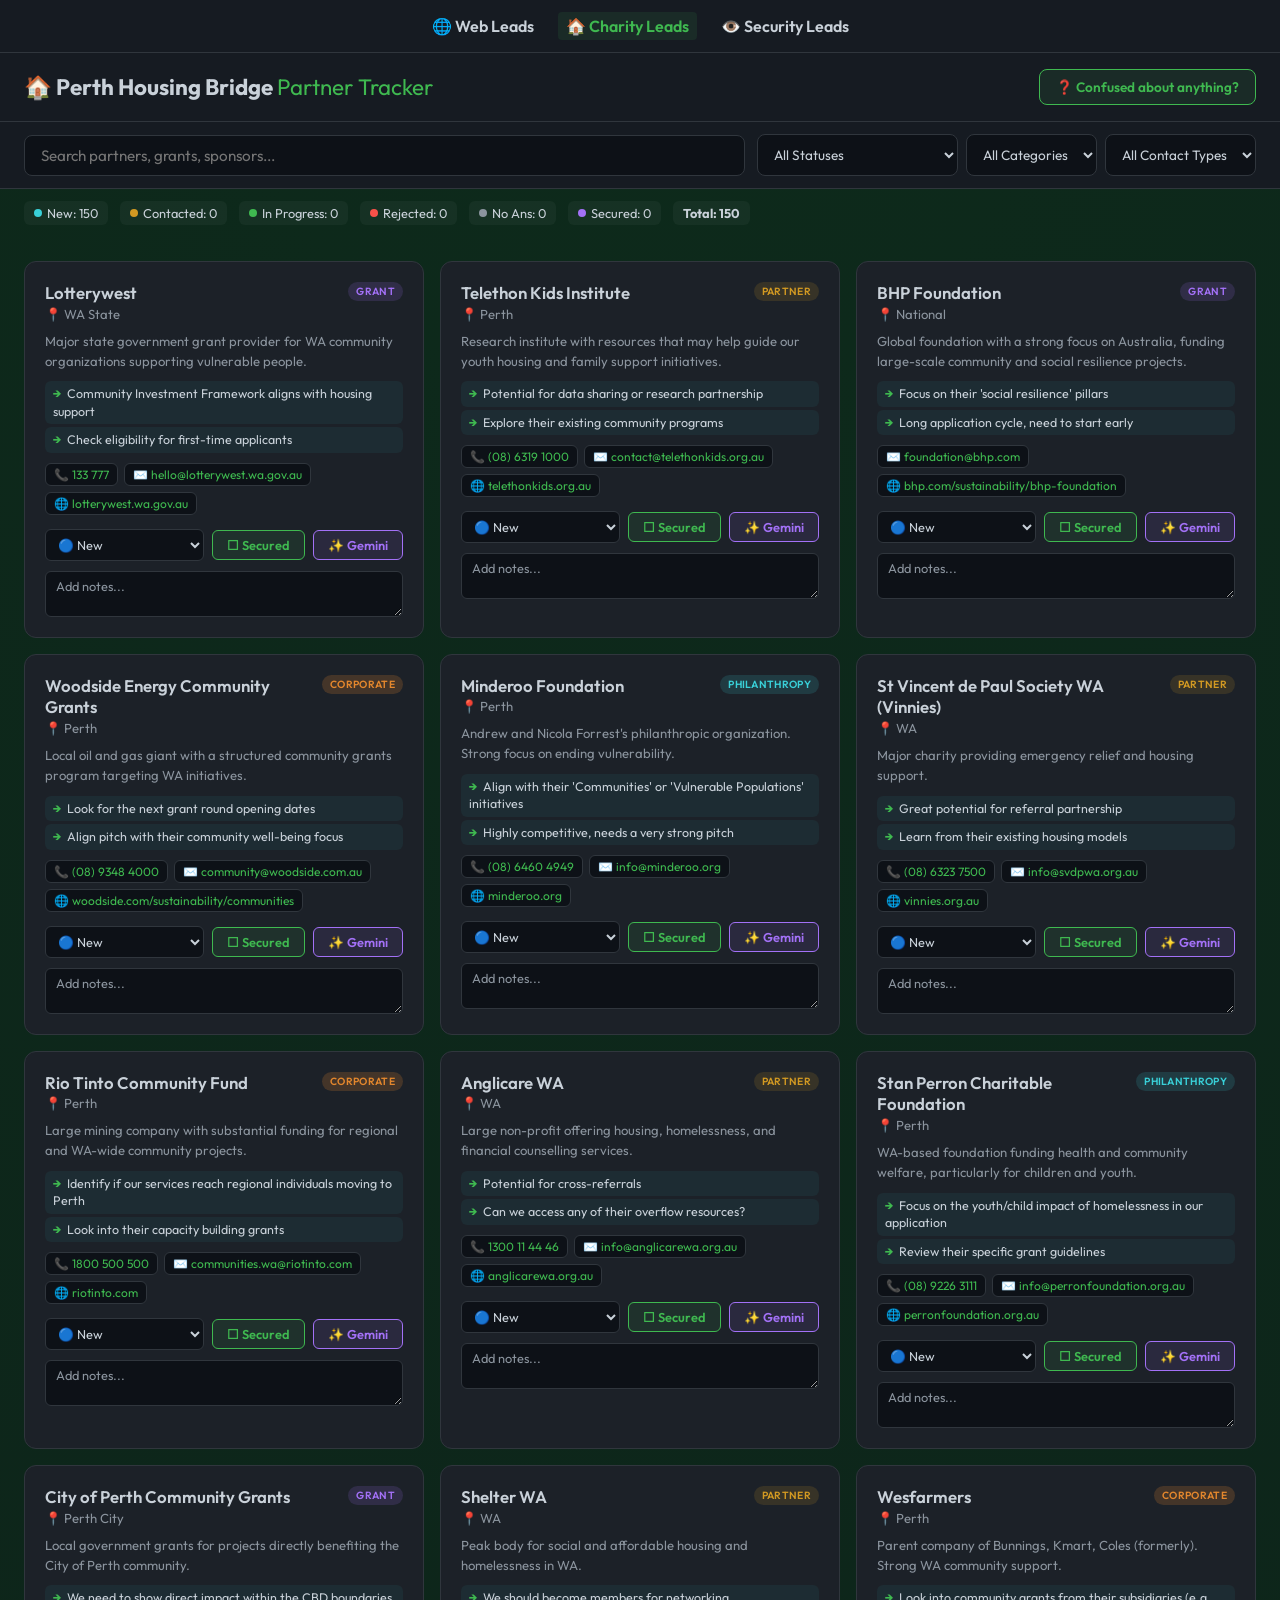
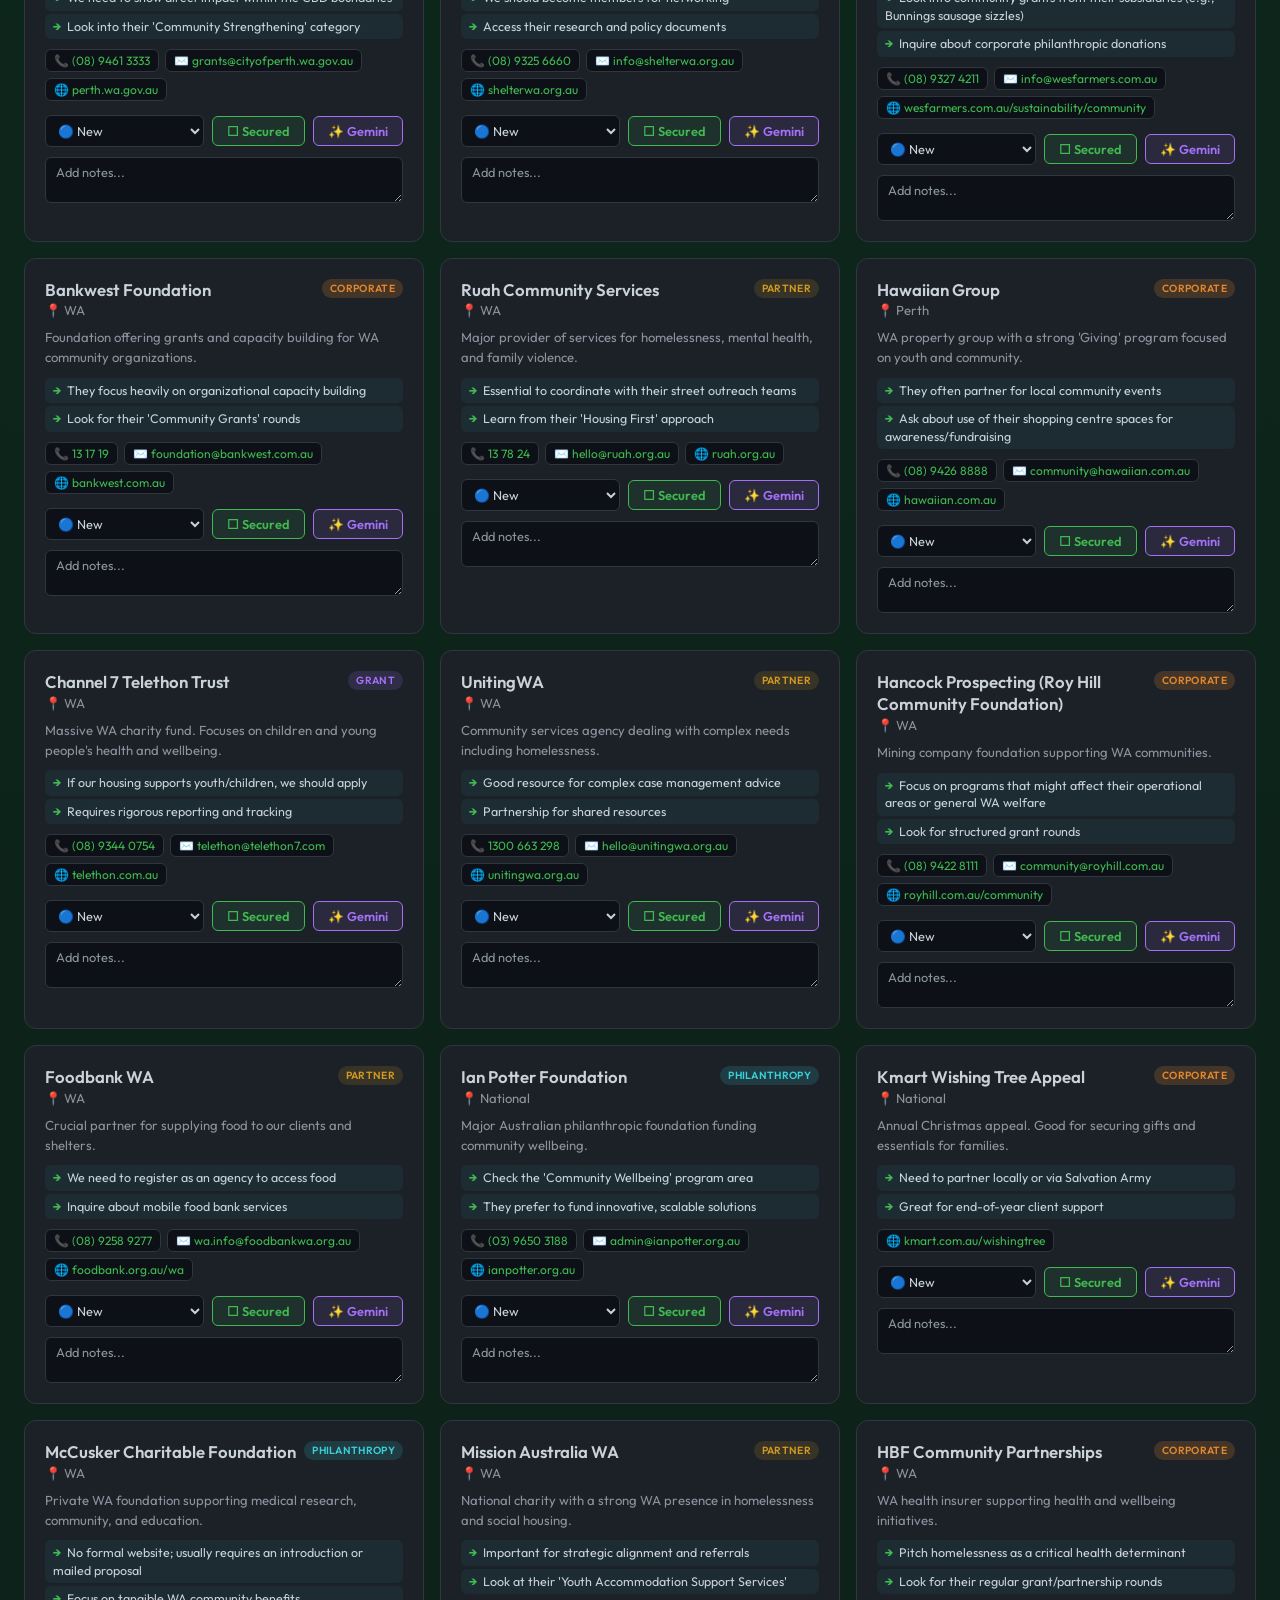
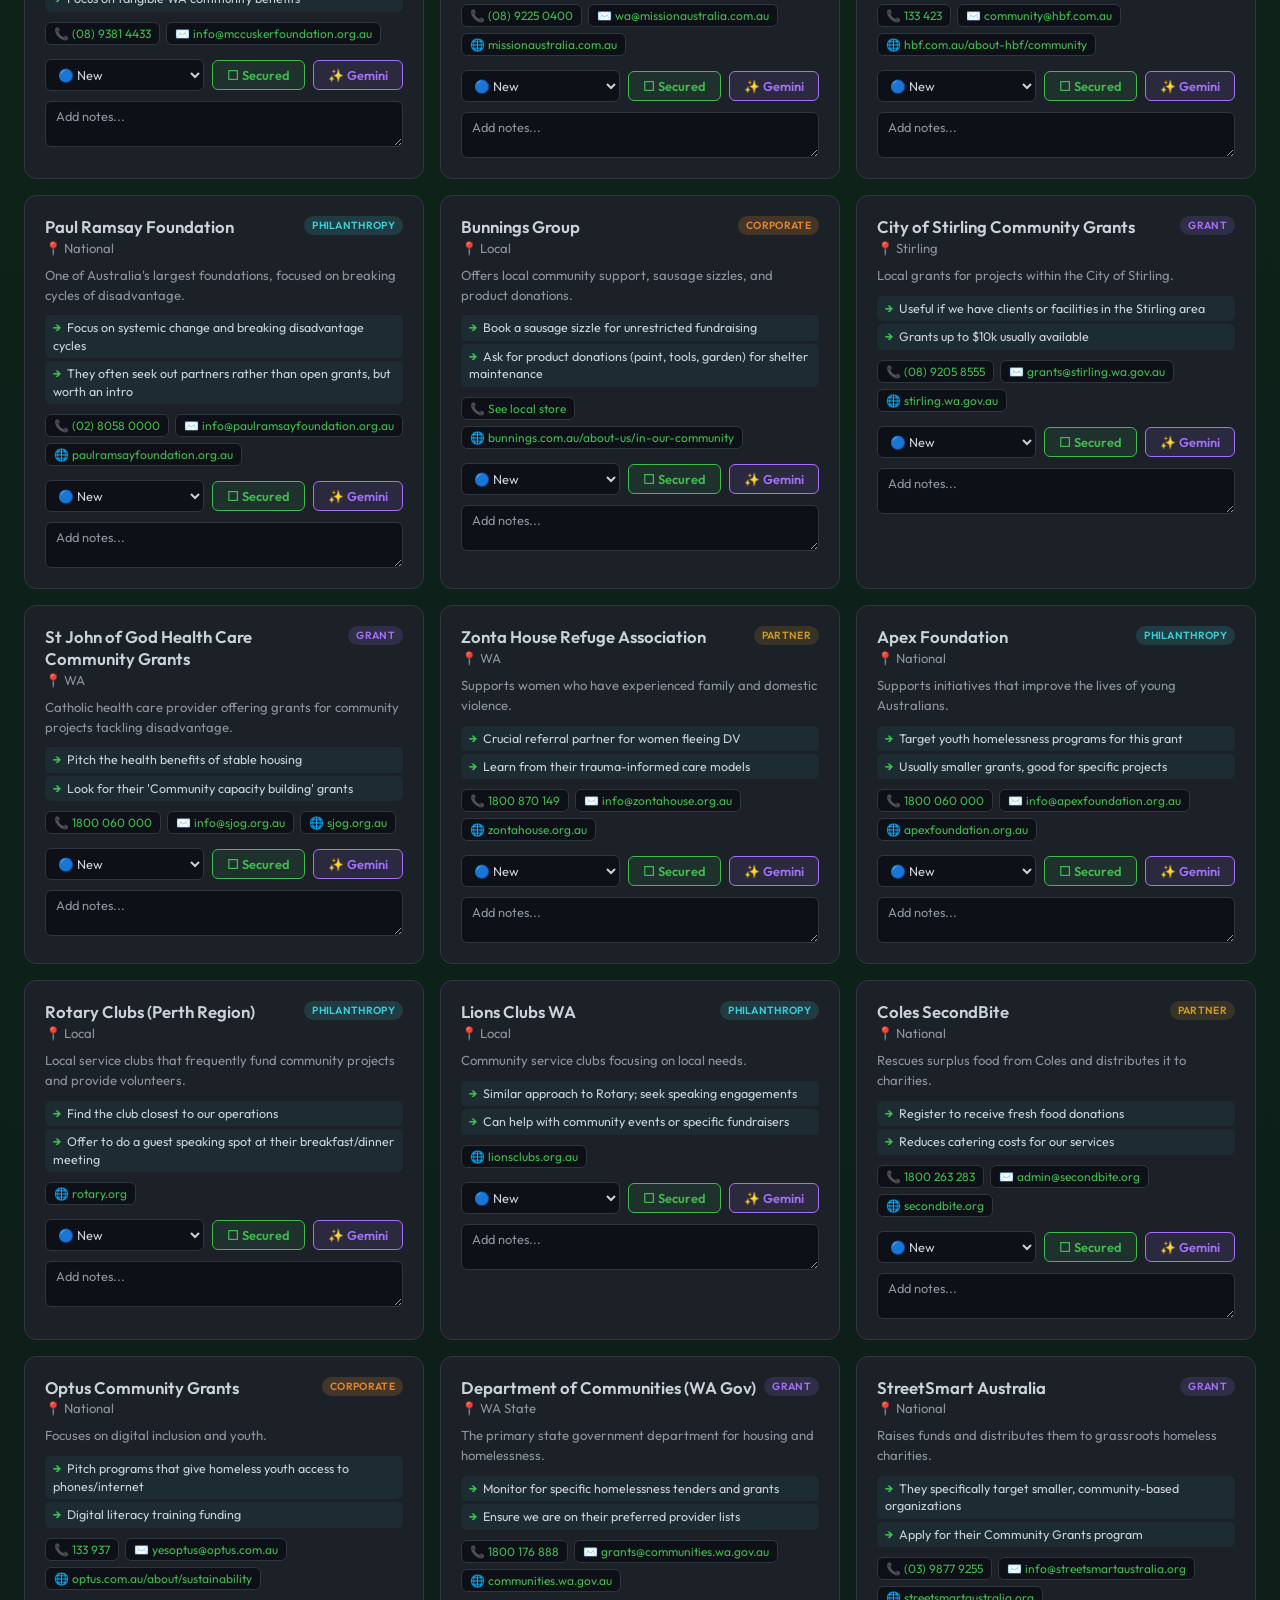
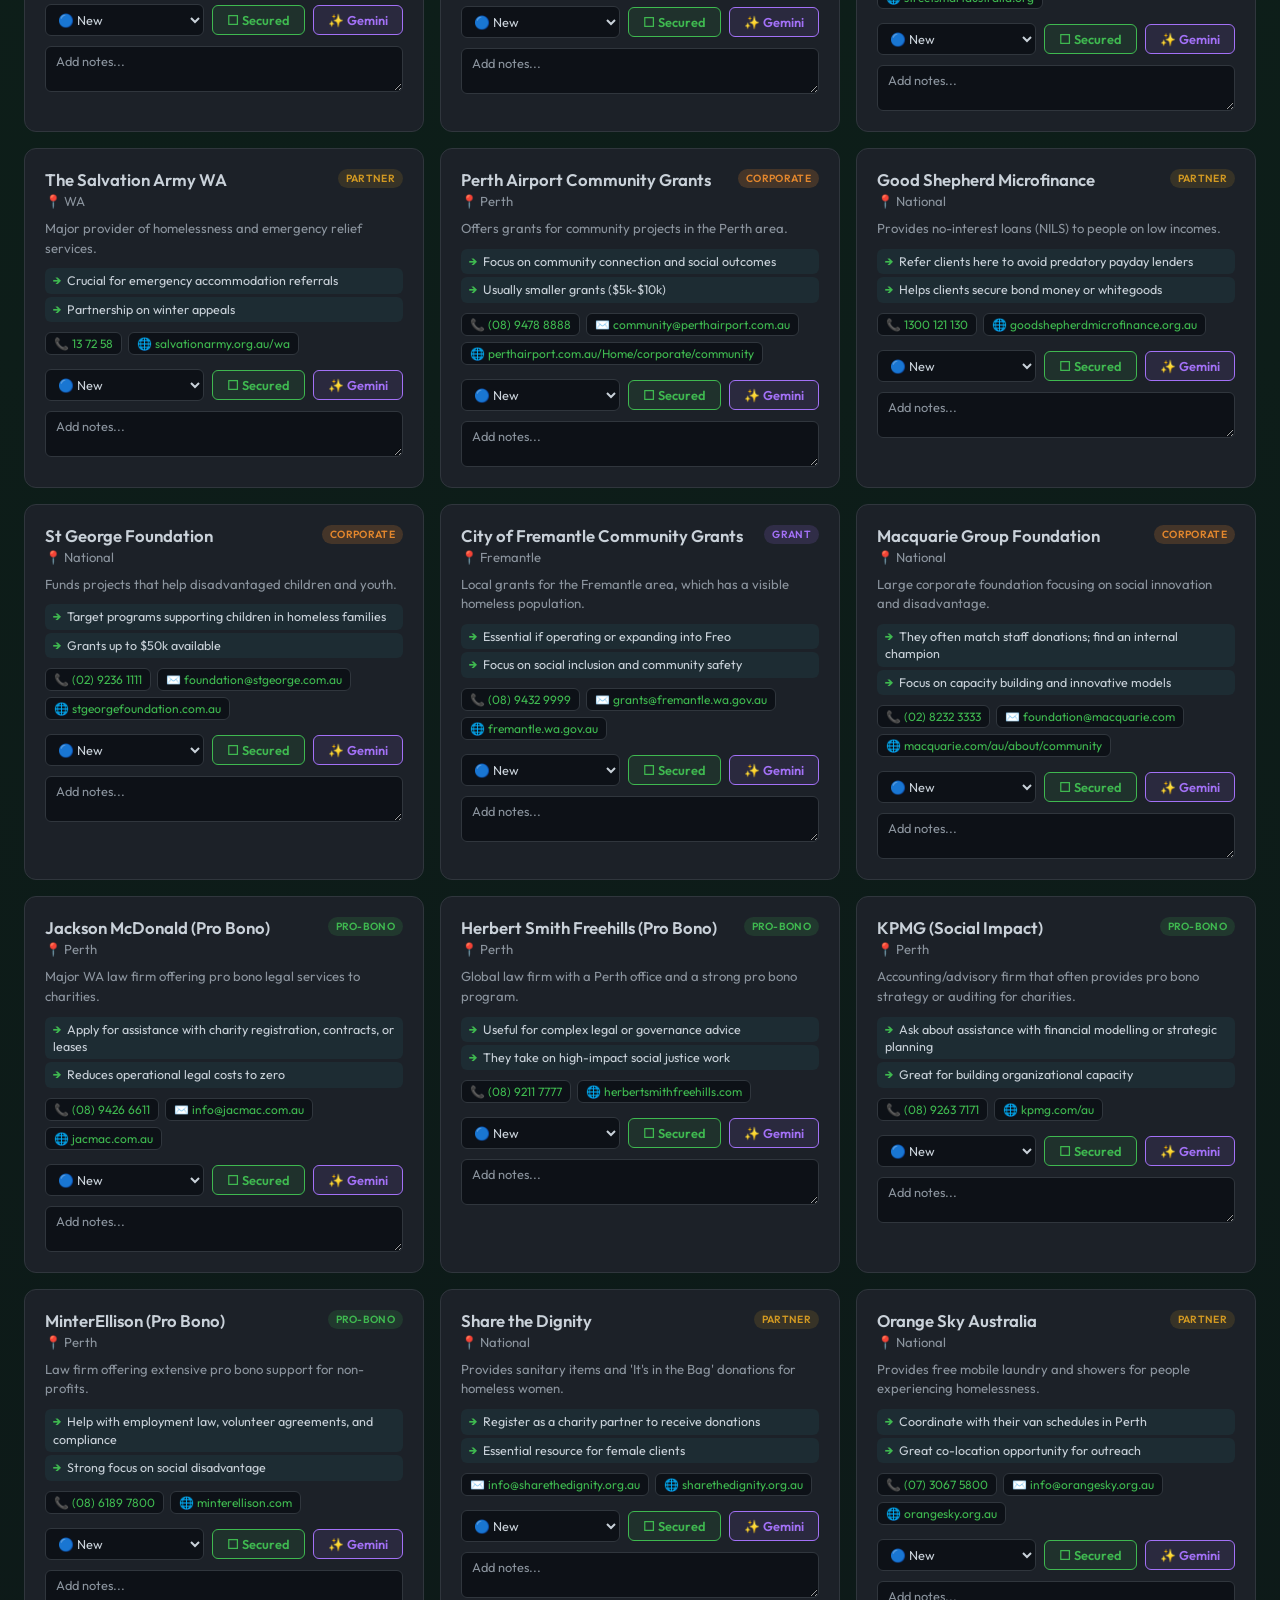
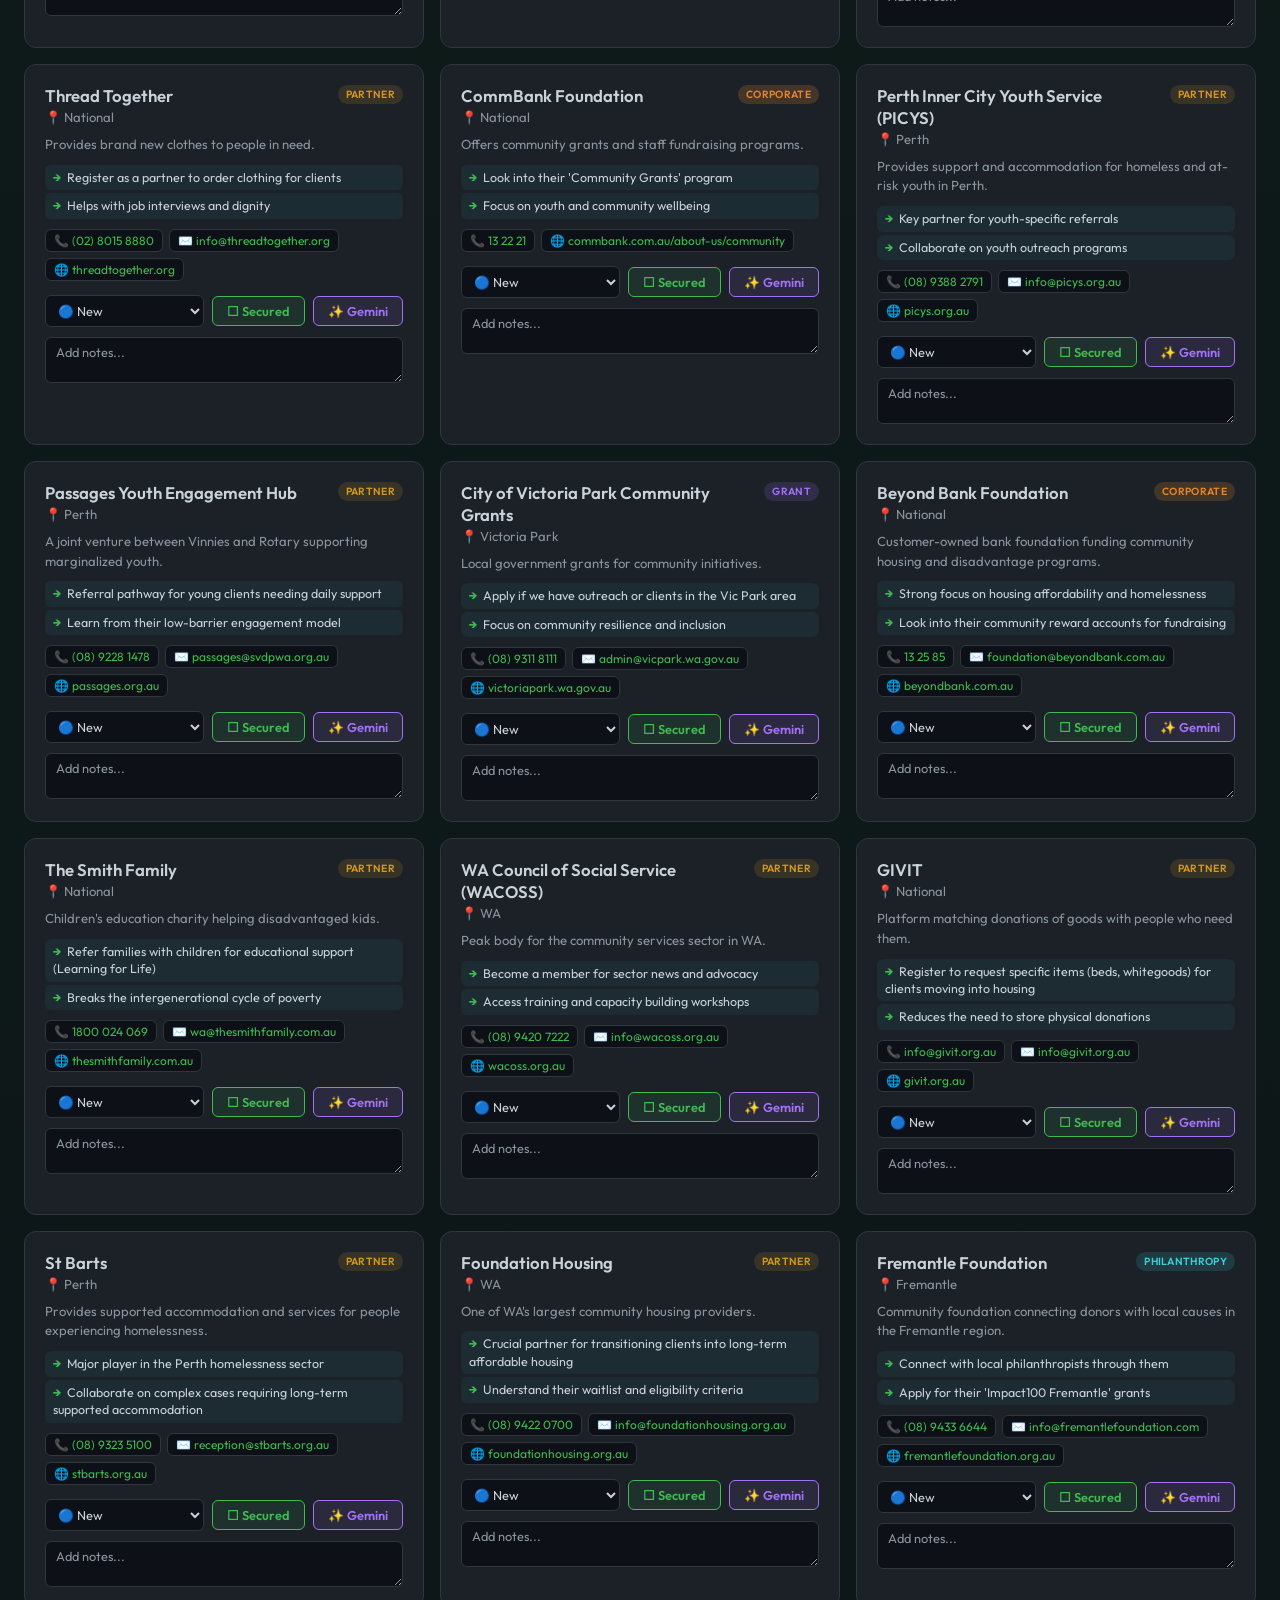
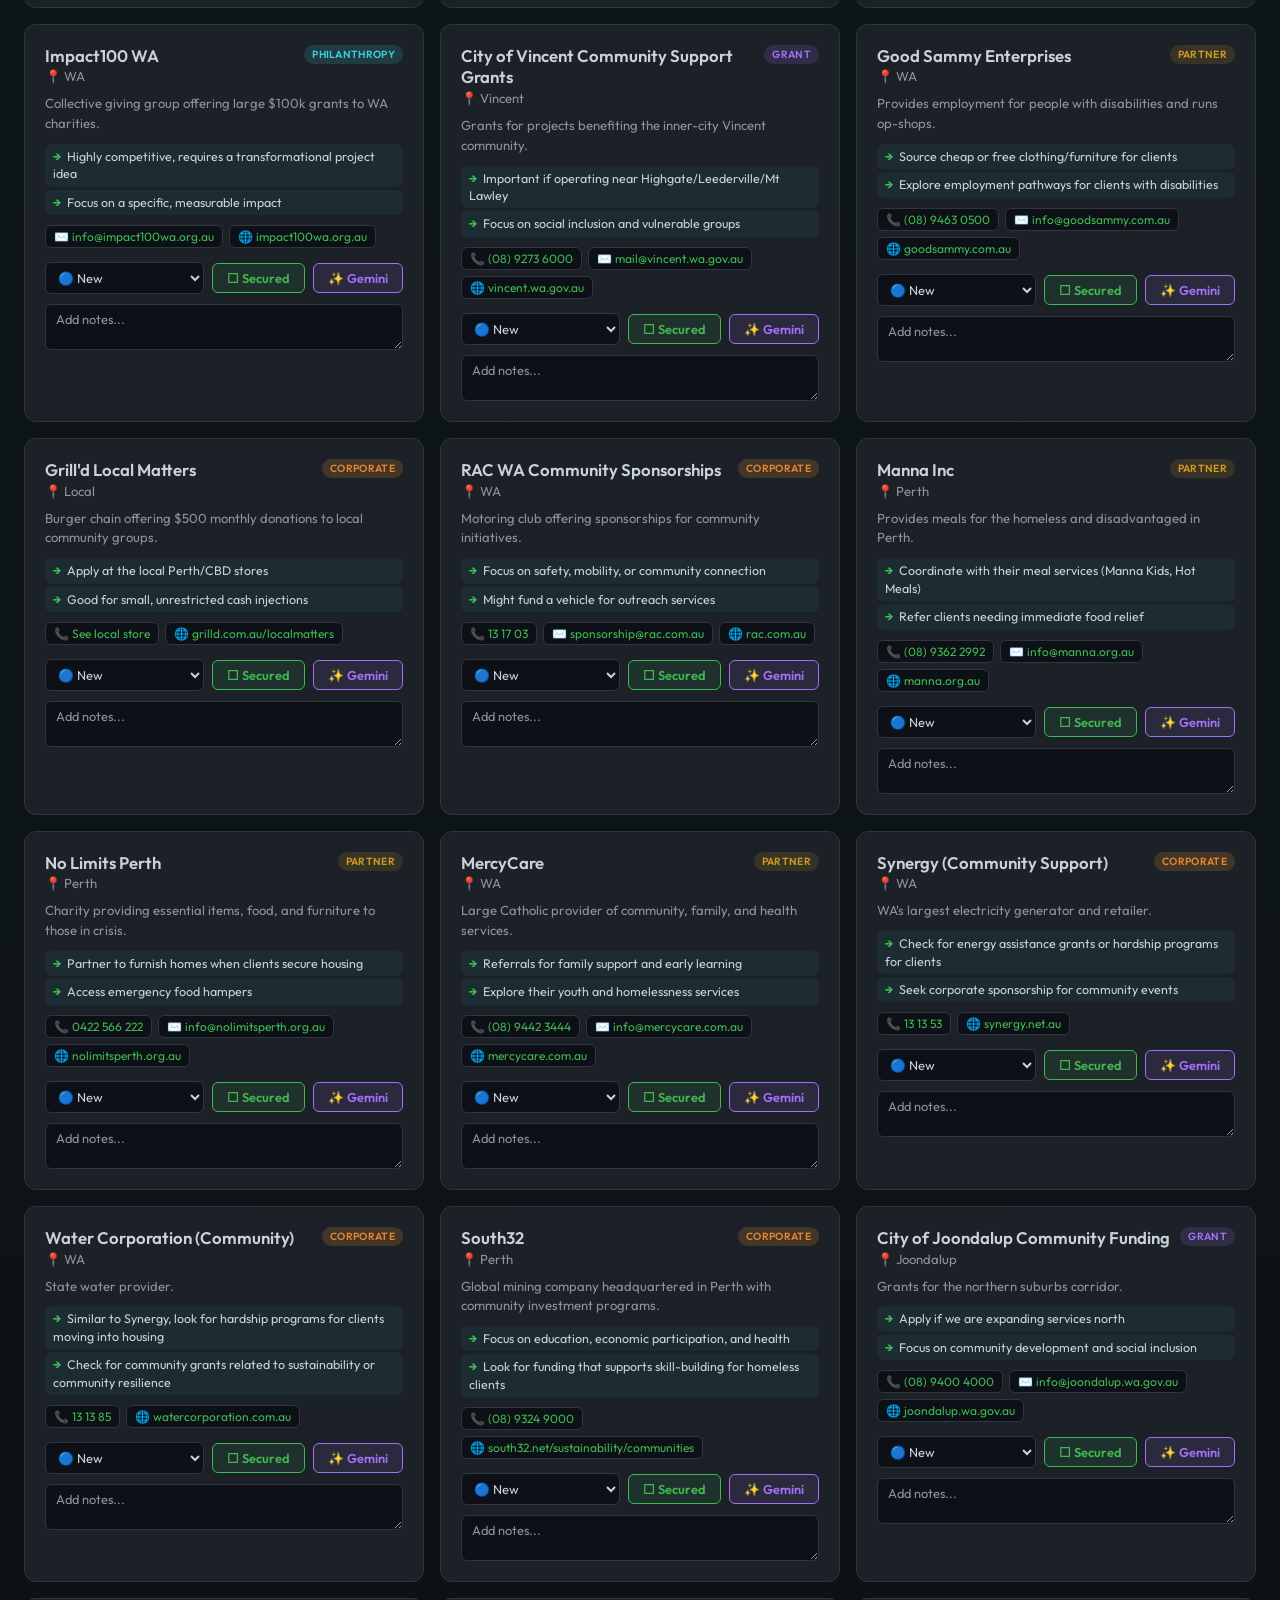
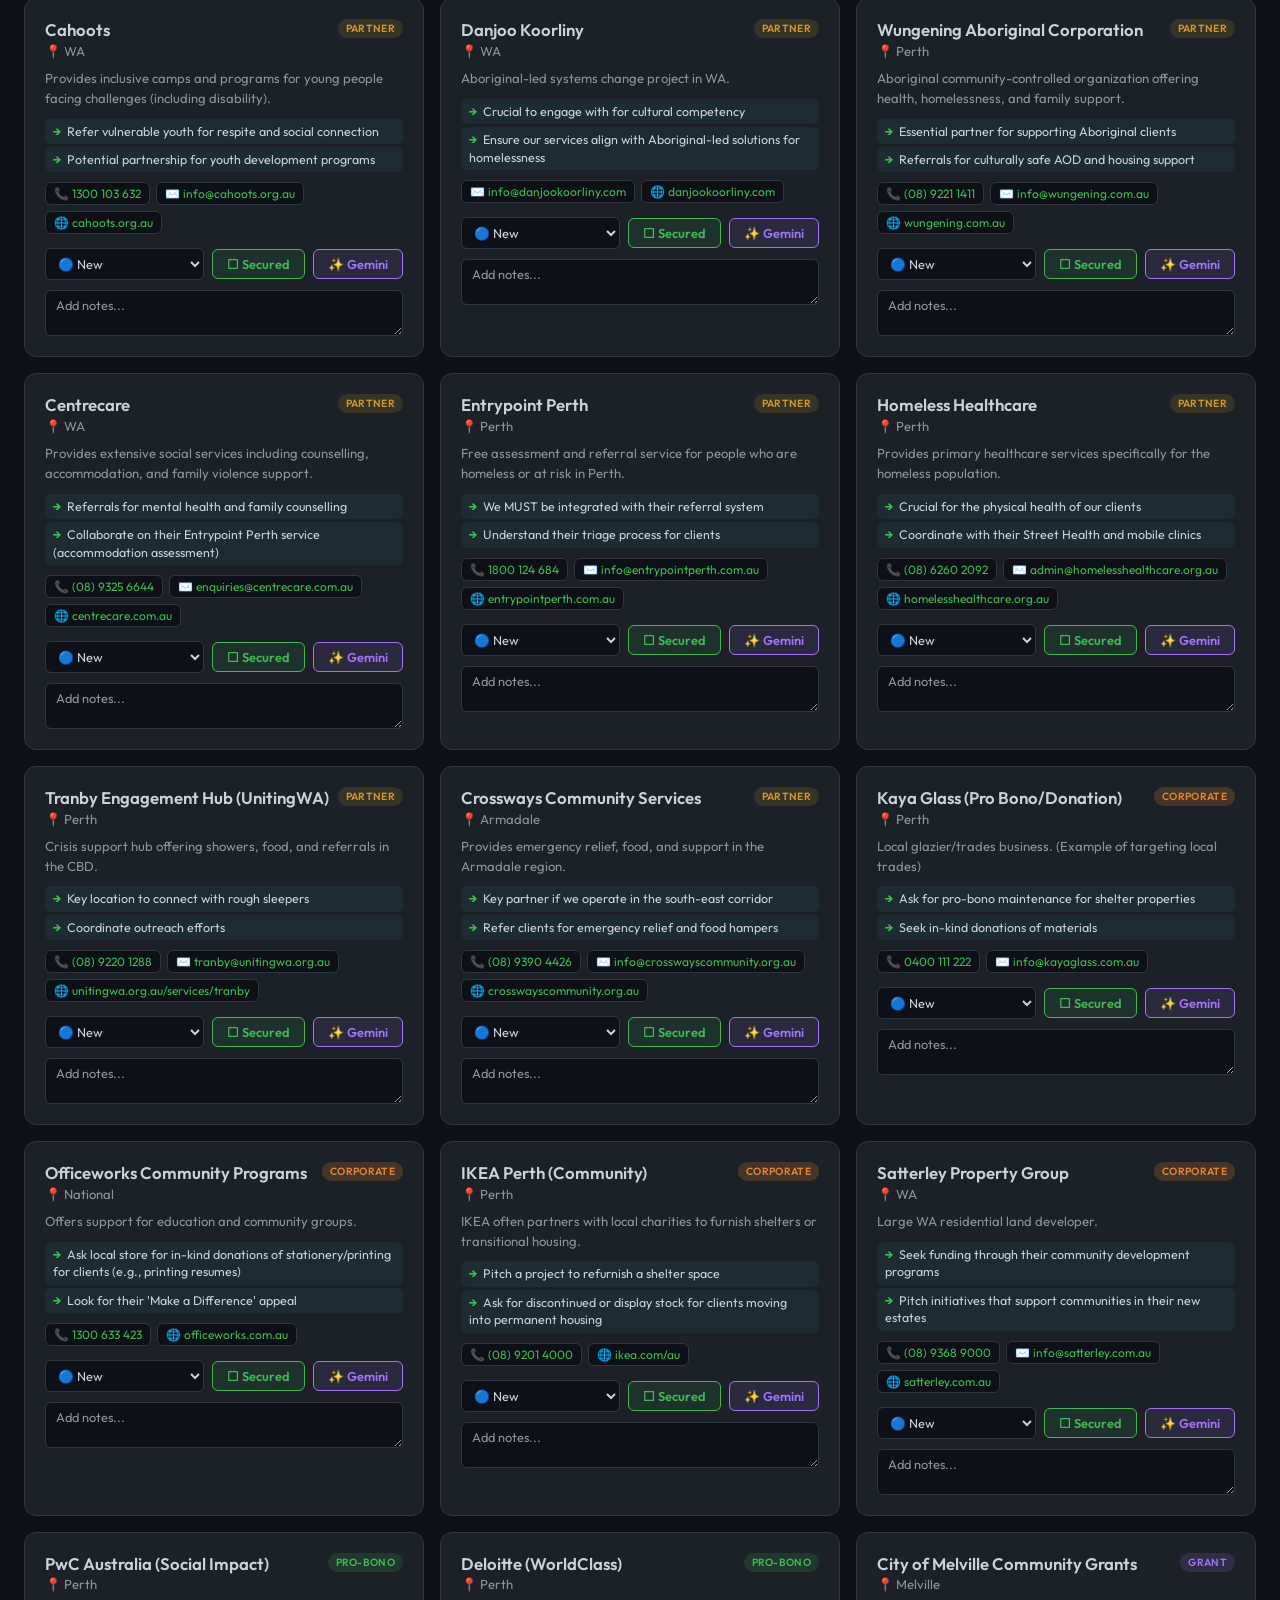
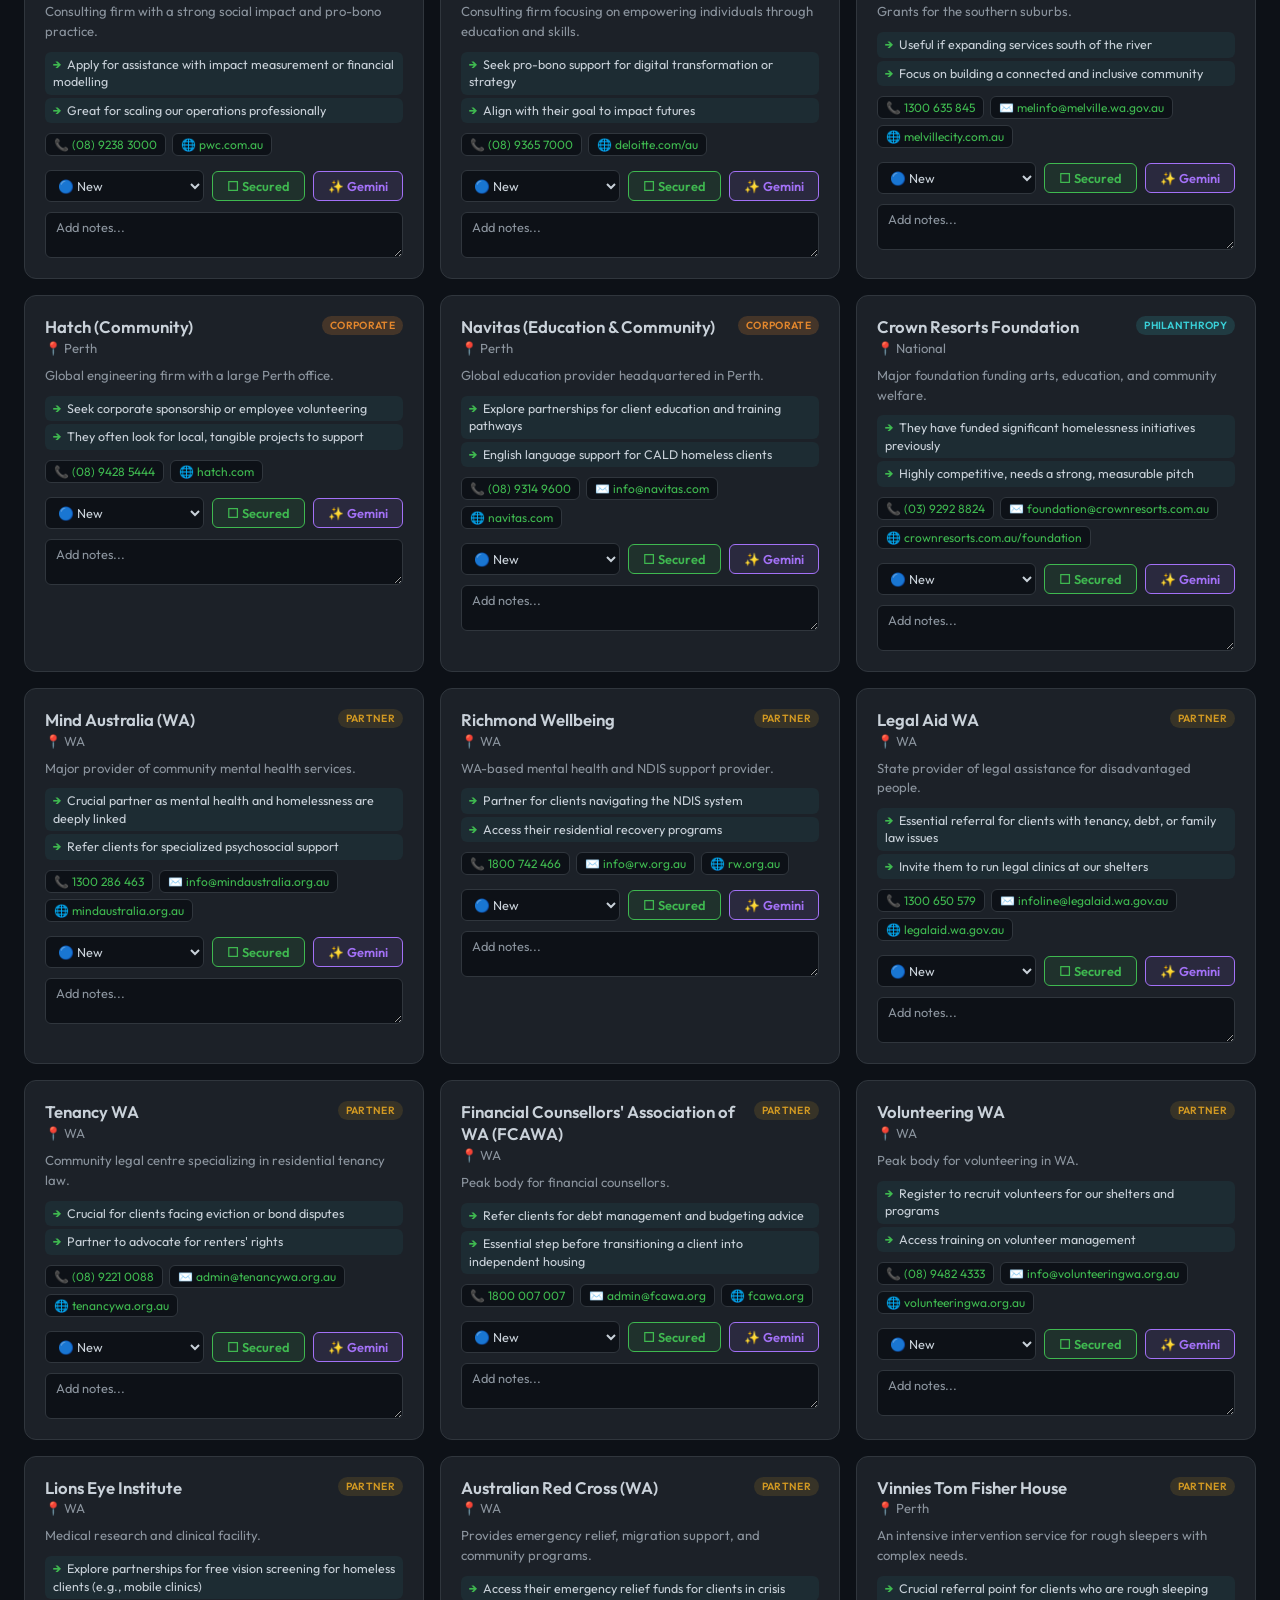
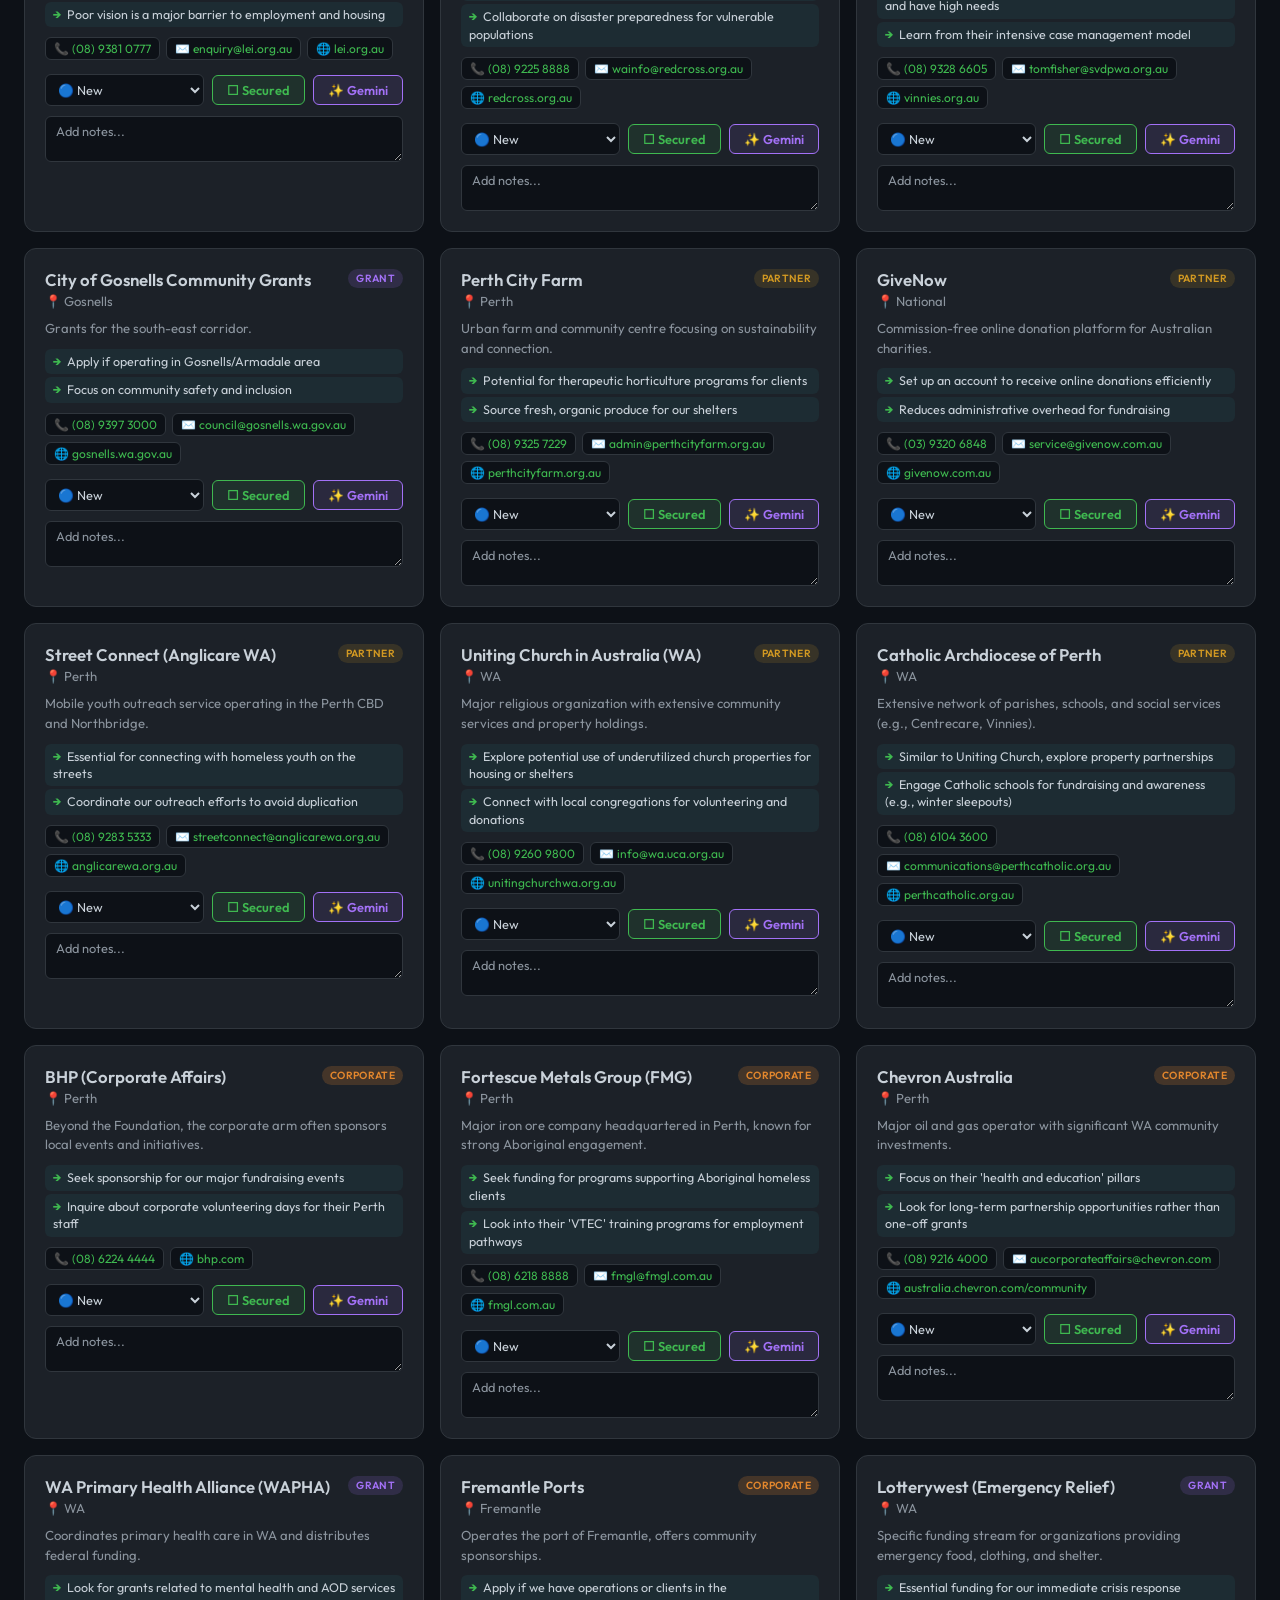
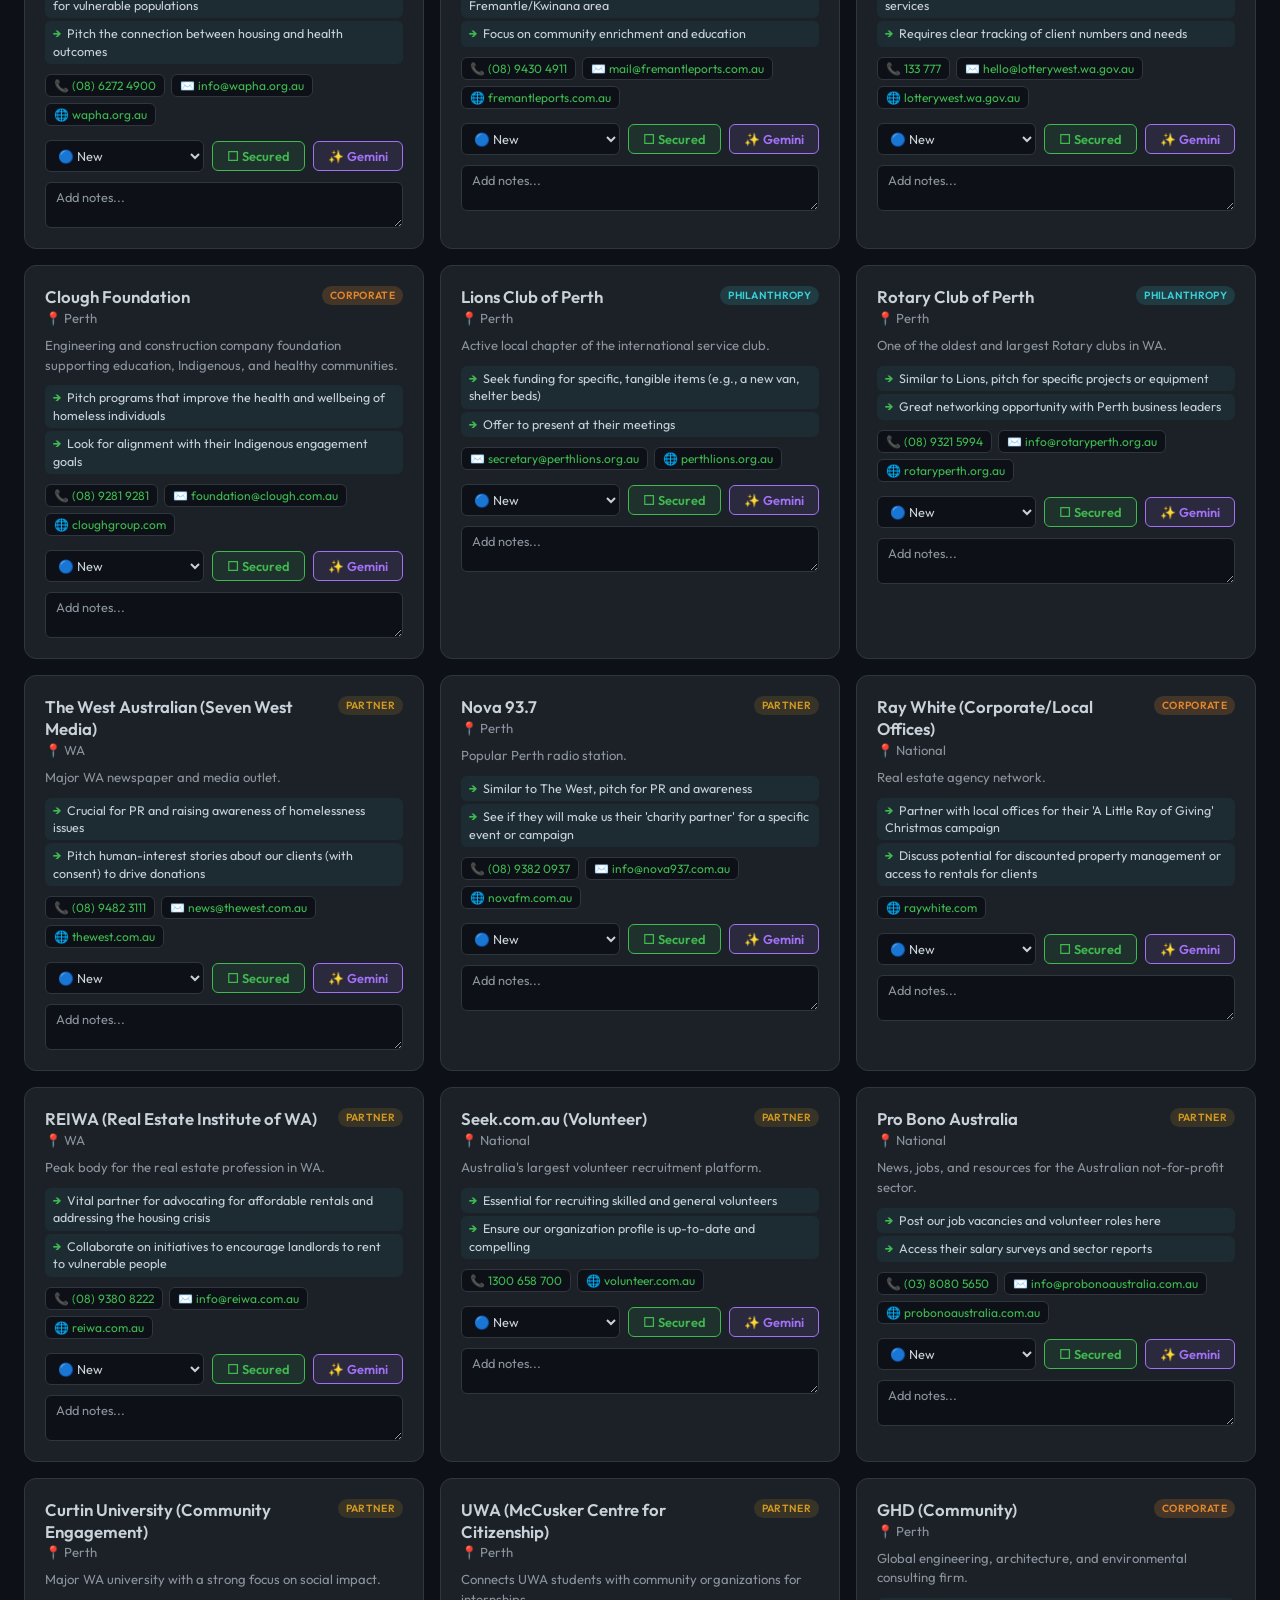
==== commit 76aeb69a: "Add universal navigation bar linking all three lead trackers" ====
--- a/charity/charity-tracker-portable.html
+++ b/charity/charity-tracker-portable.html
@@ -149,6 +149,11 @@
 </style>
 </head>
 <body>
+<nav style="background:#161b22;padding:12px;display:flex;justify-content:center;gap:16px;border-bottom:1px solid #30363d;font-family:'Outfit',sans-serif;">
+  <a href="../leads/lead-tracker-portable.html" style="color:#c9d1d9;text-decoration:none;font-weight:600;padding:4px 8px;border-radius:4px;">🌐 Web Leads</a>
+  <a href="../charity/charity-tracker-portable.html" style="color:#3fb950;text-decoration:none;font-weight:600;padding:4px 8px;border-radius:4px;background:rgba(63,185,80,0.1);">🏠 Charity Leads</a>
+  <a href="../security/security-tracker-portable.html" style="color:#c9d1d9;text-decoration:none;font-weight:600;padding:4px 8px;border-radius:4px;">👁️ Security Leads</a>
+</nav>
 <header class="topbar">
   <div class="topbar-inner">
     <h1 class="app-title">🏠 Perth Housing Bridge <span>Partner Tracker</span></h1>
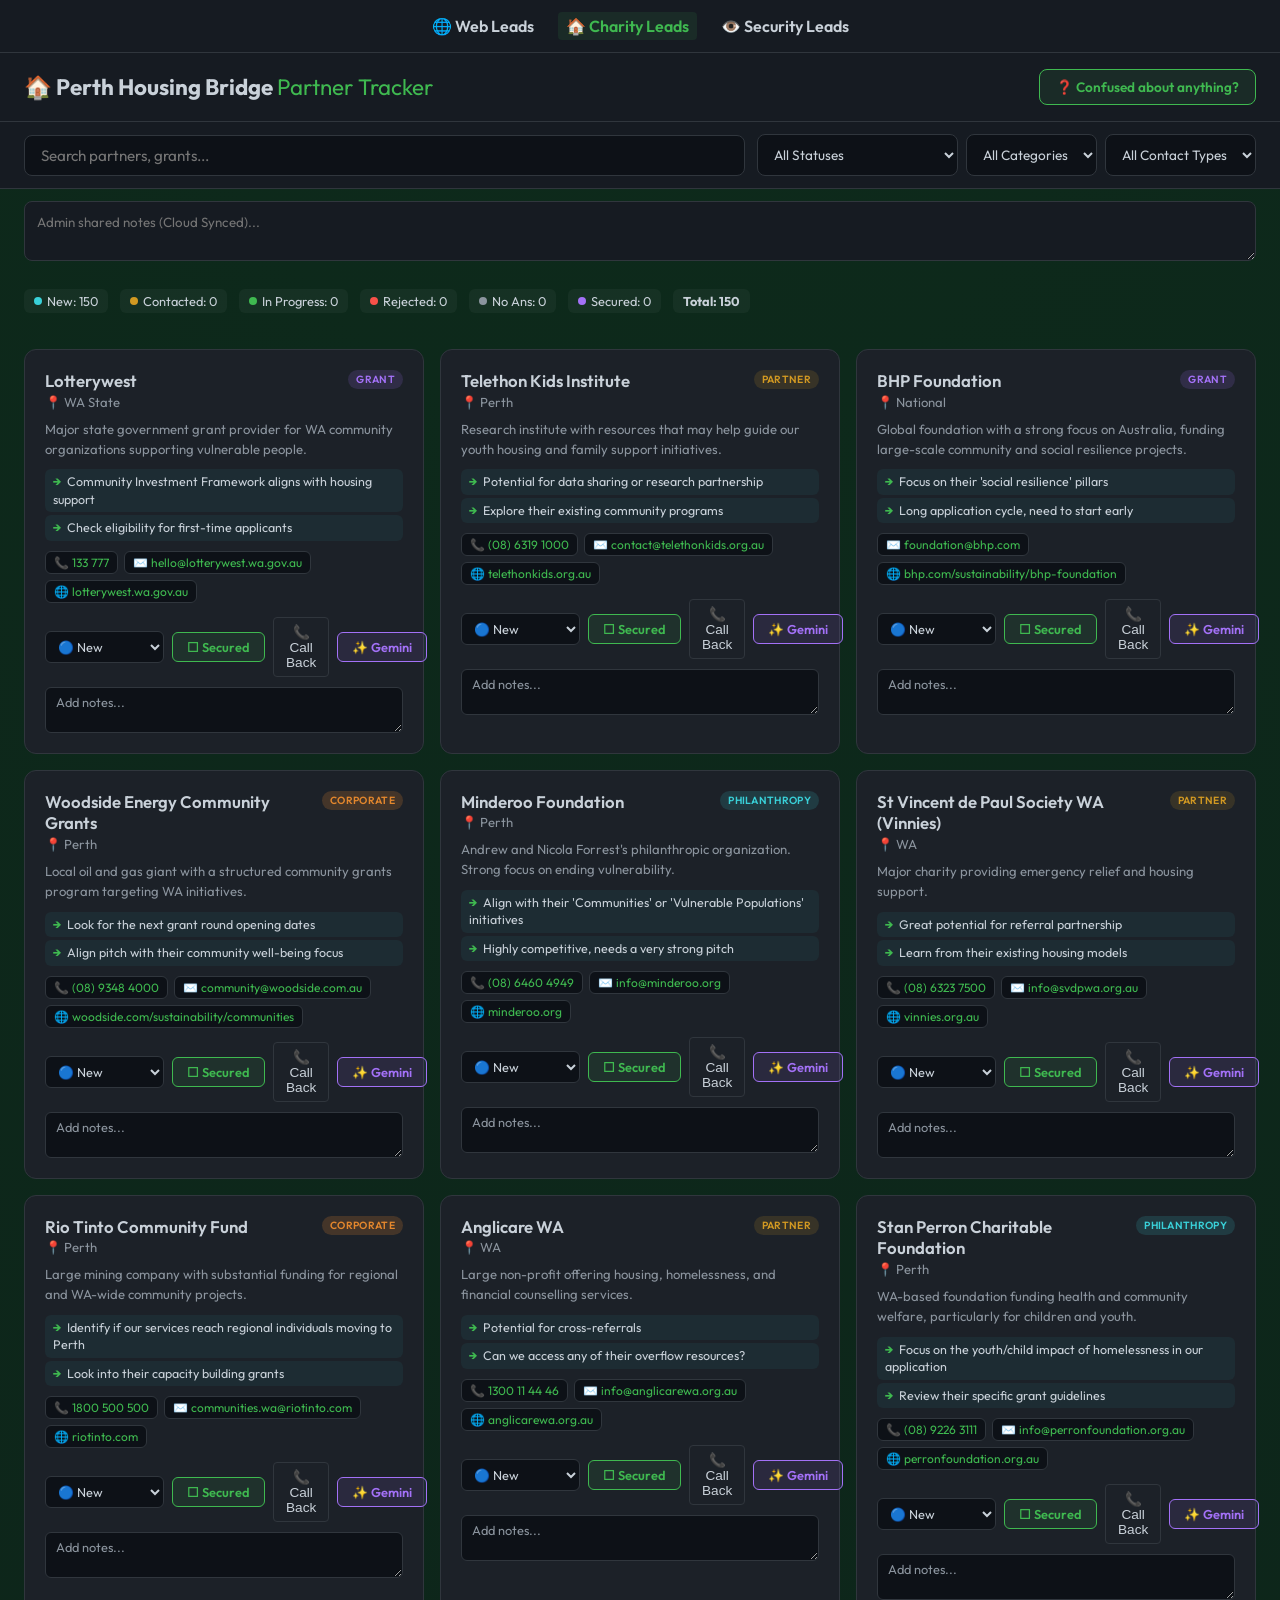
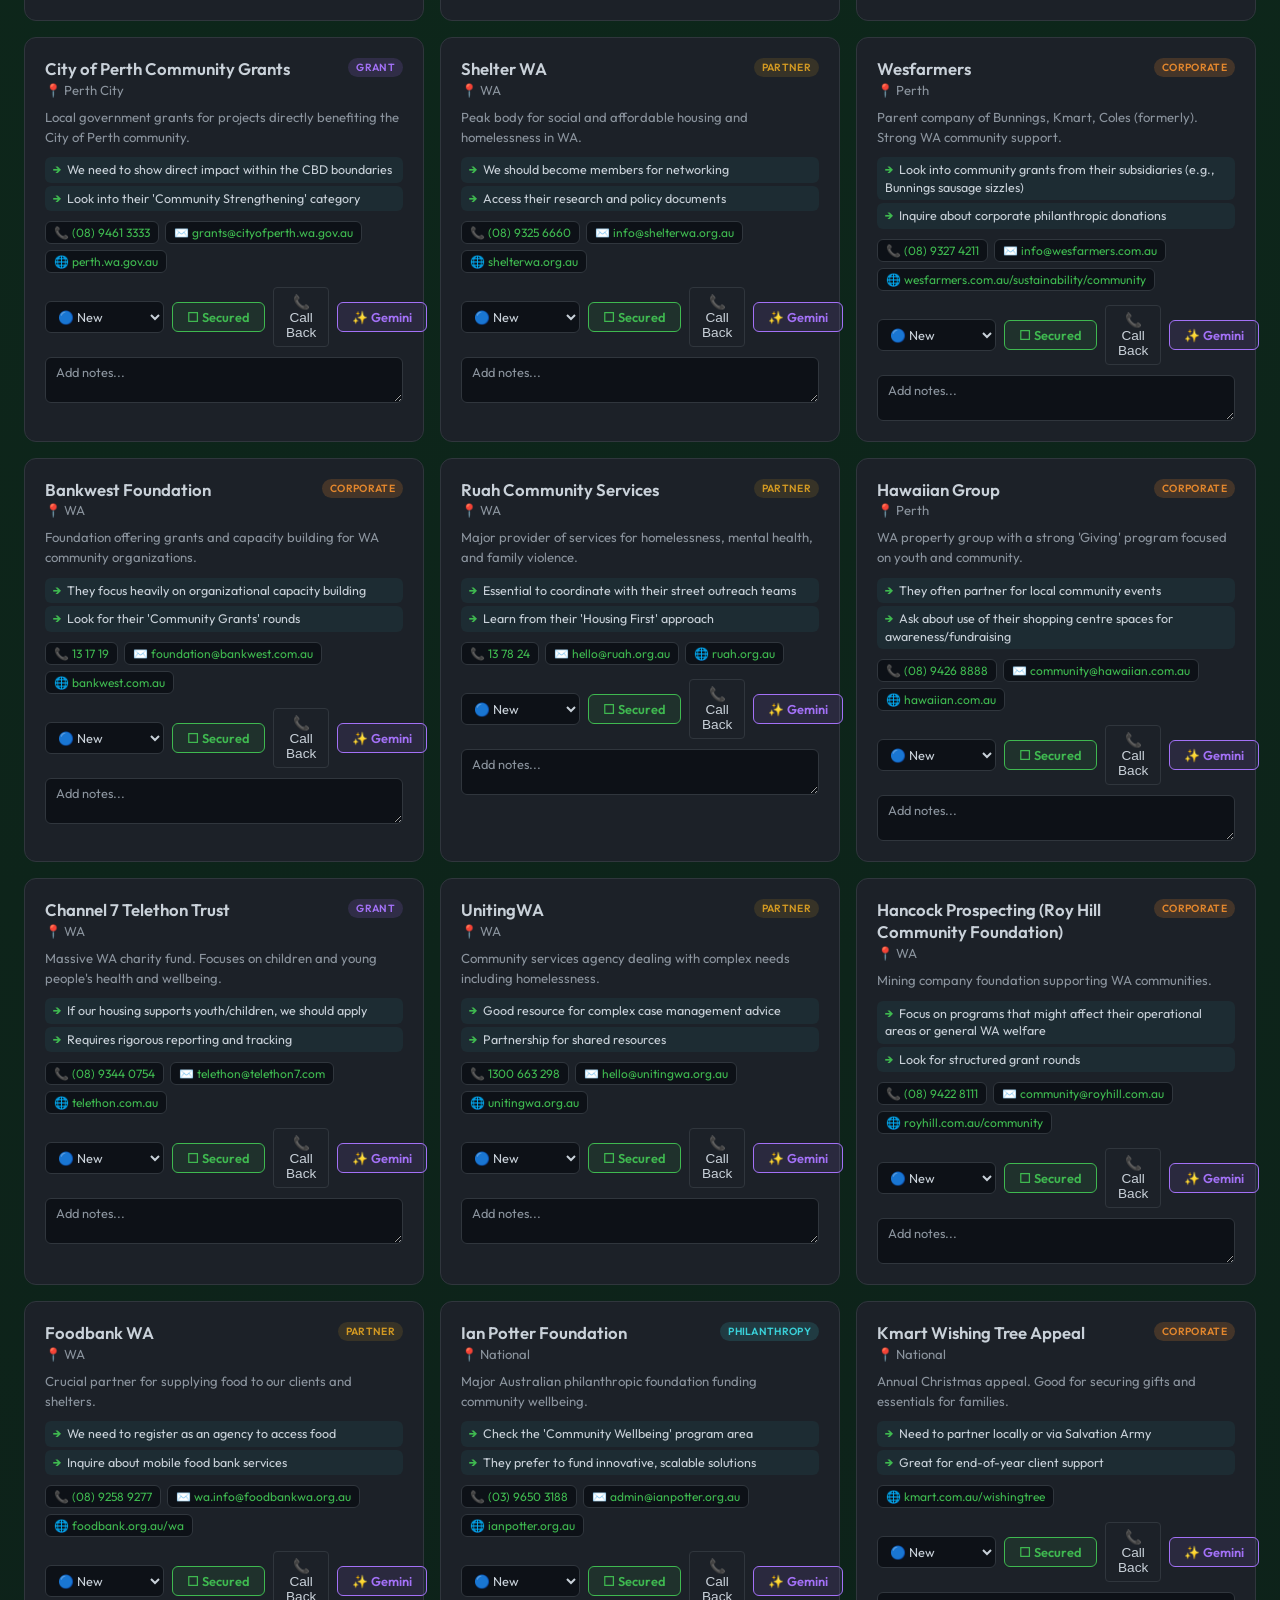
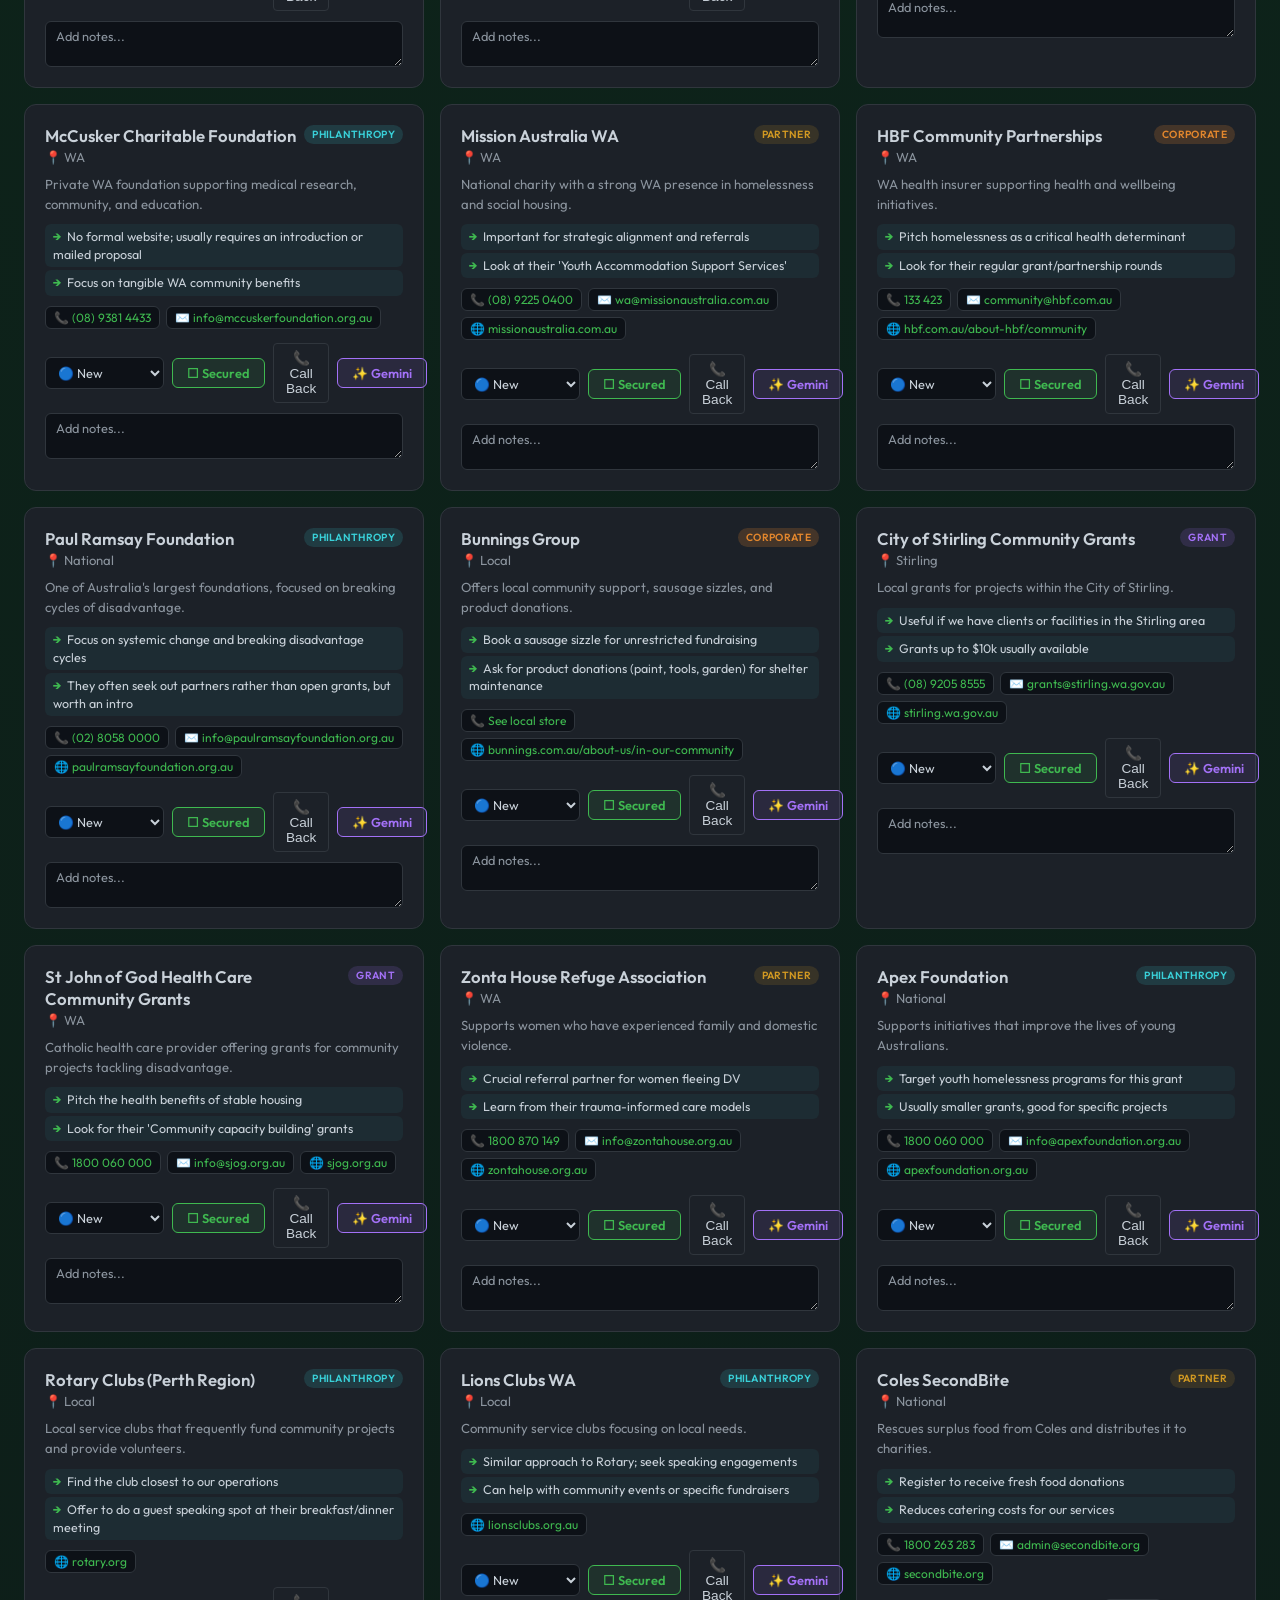
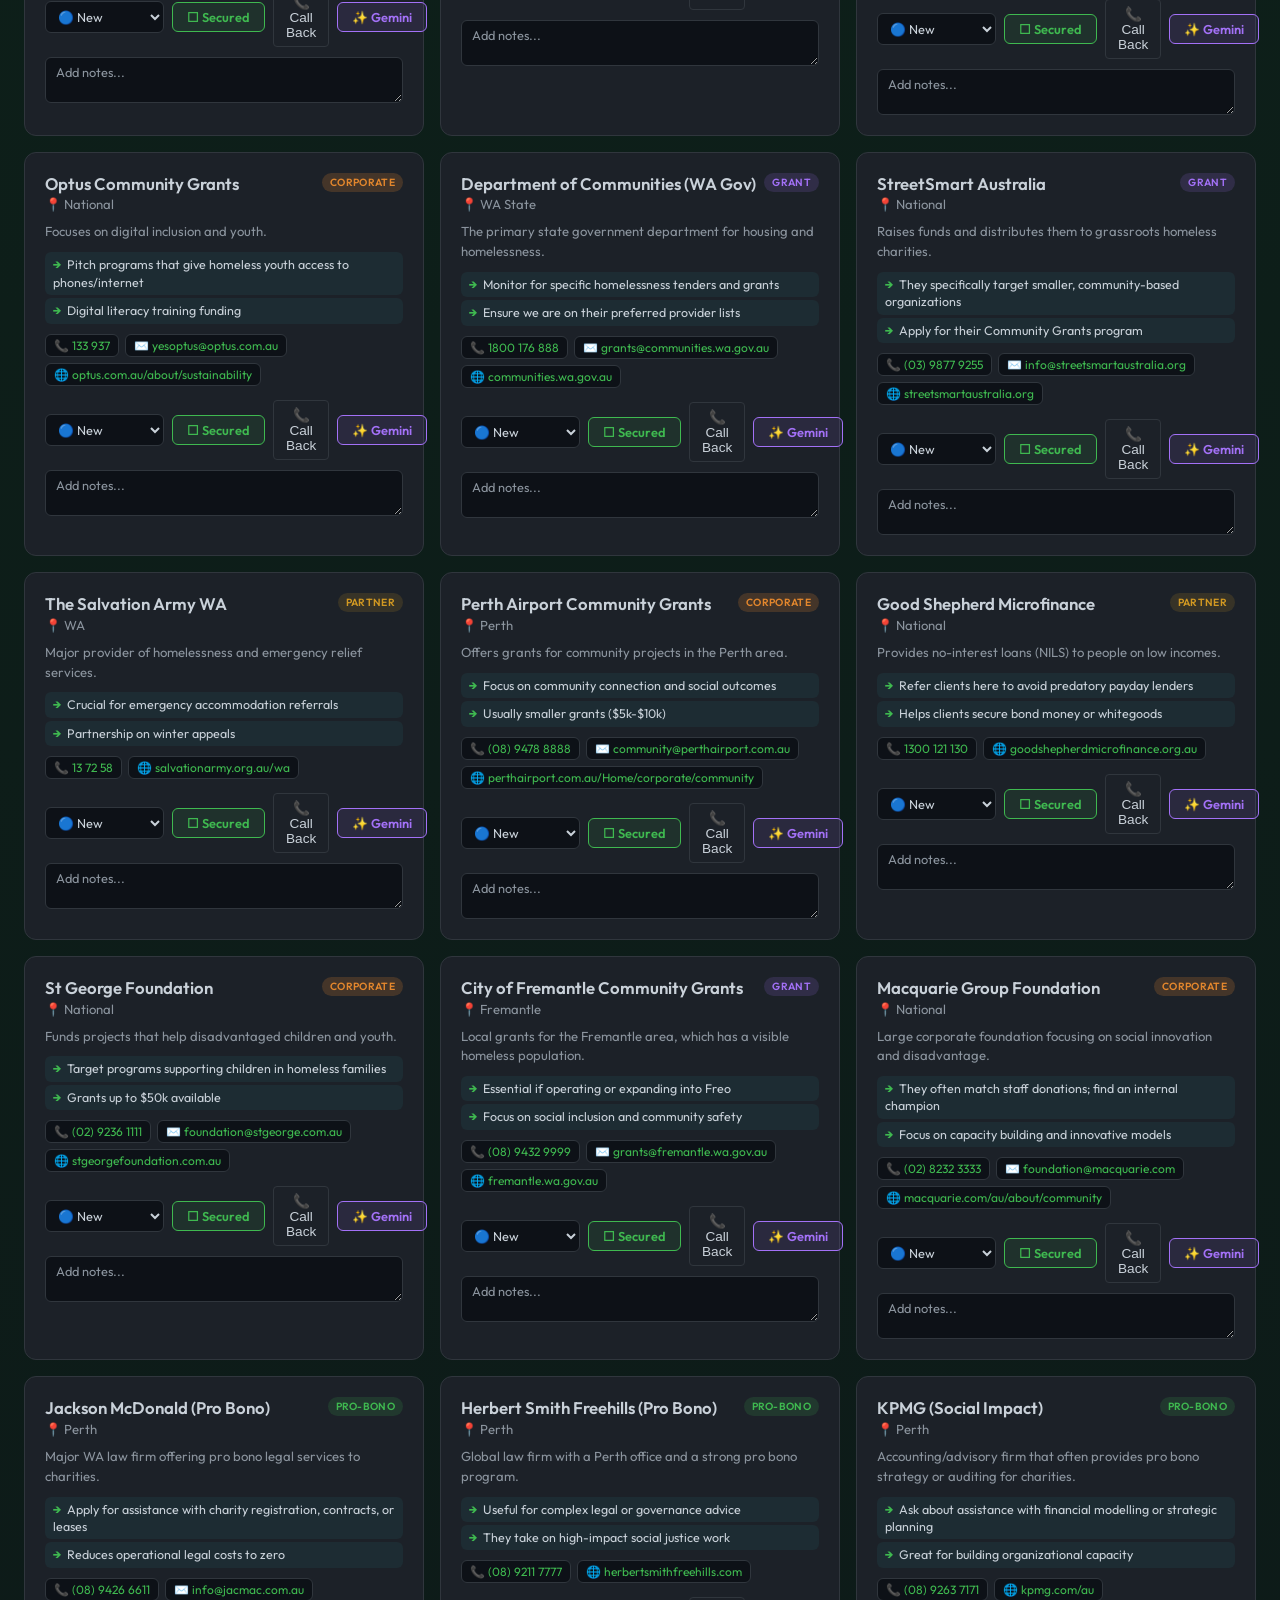
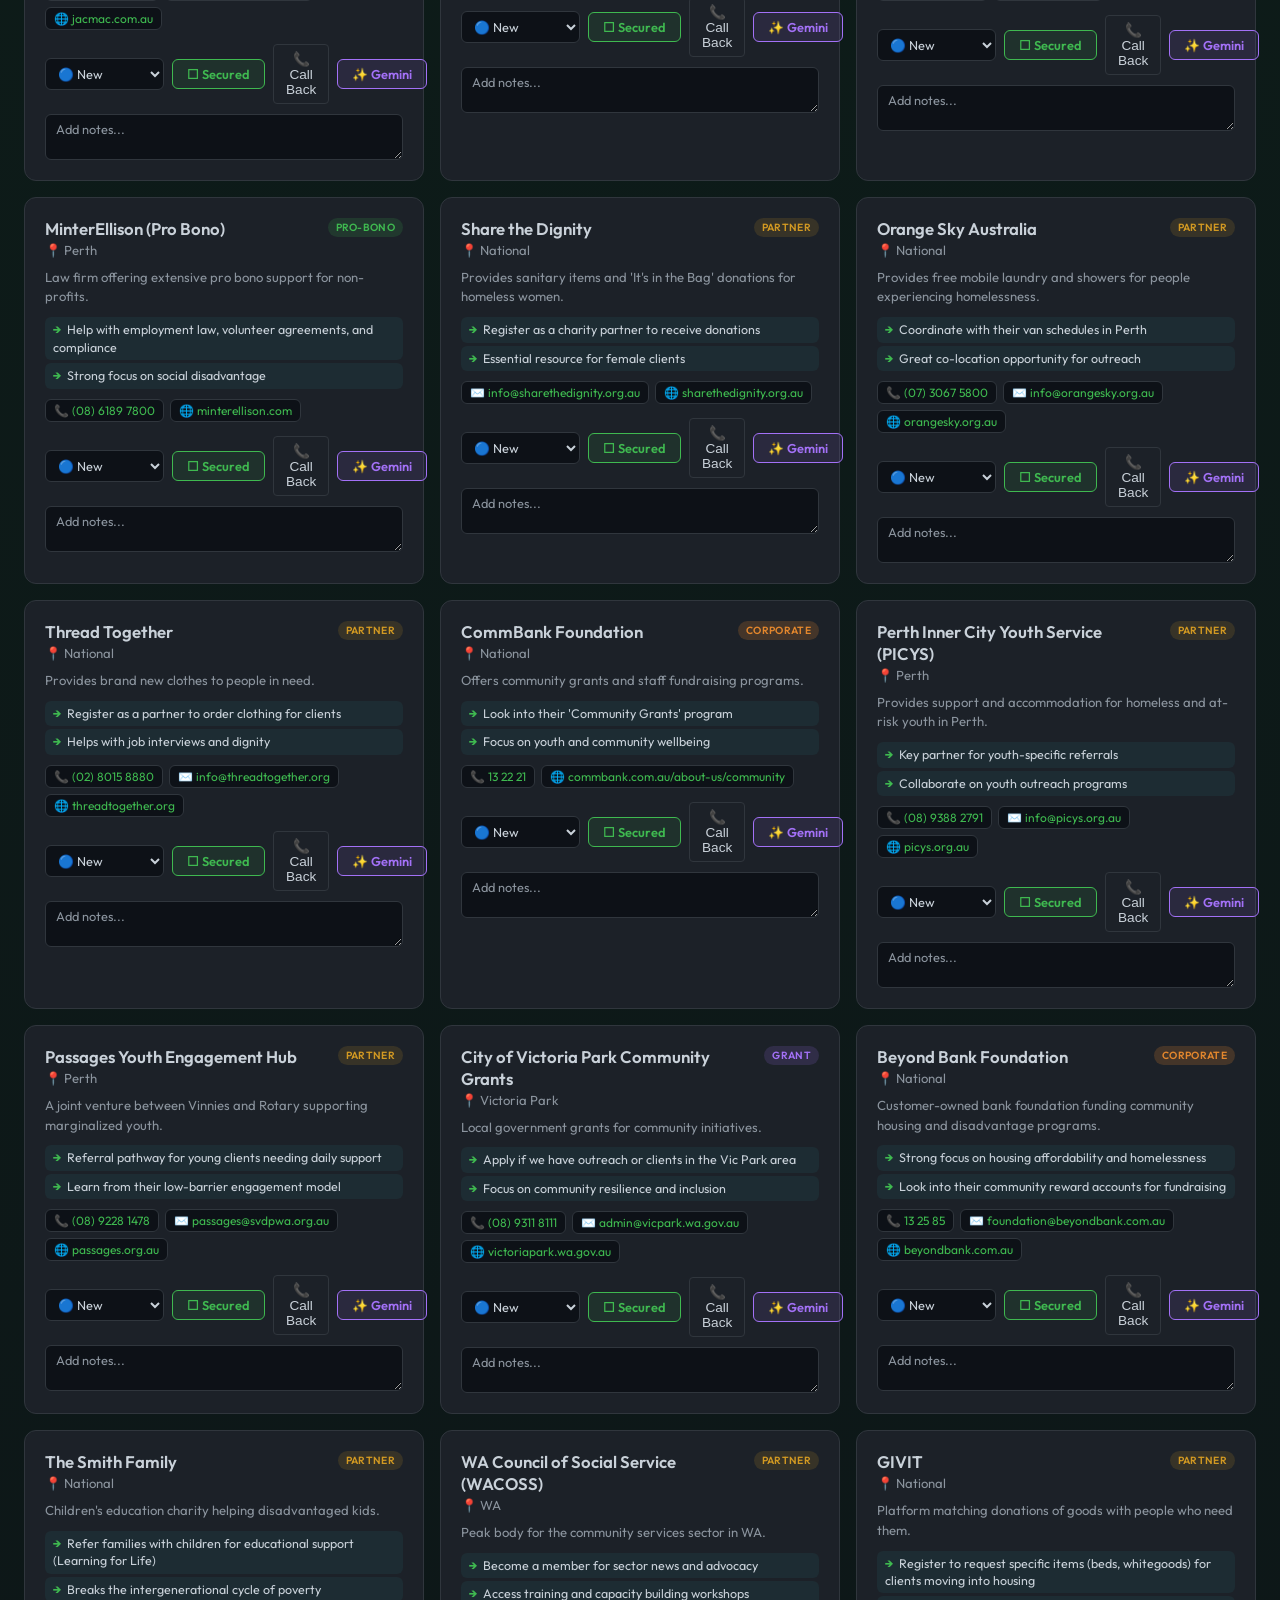
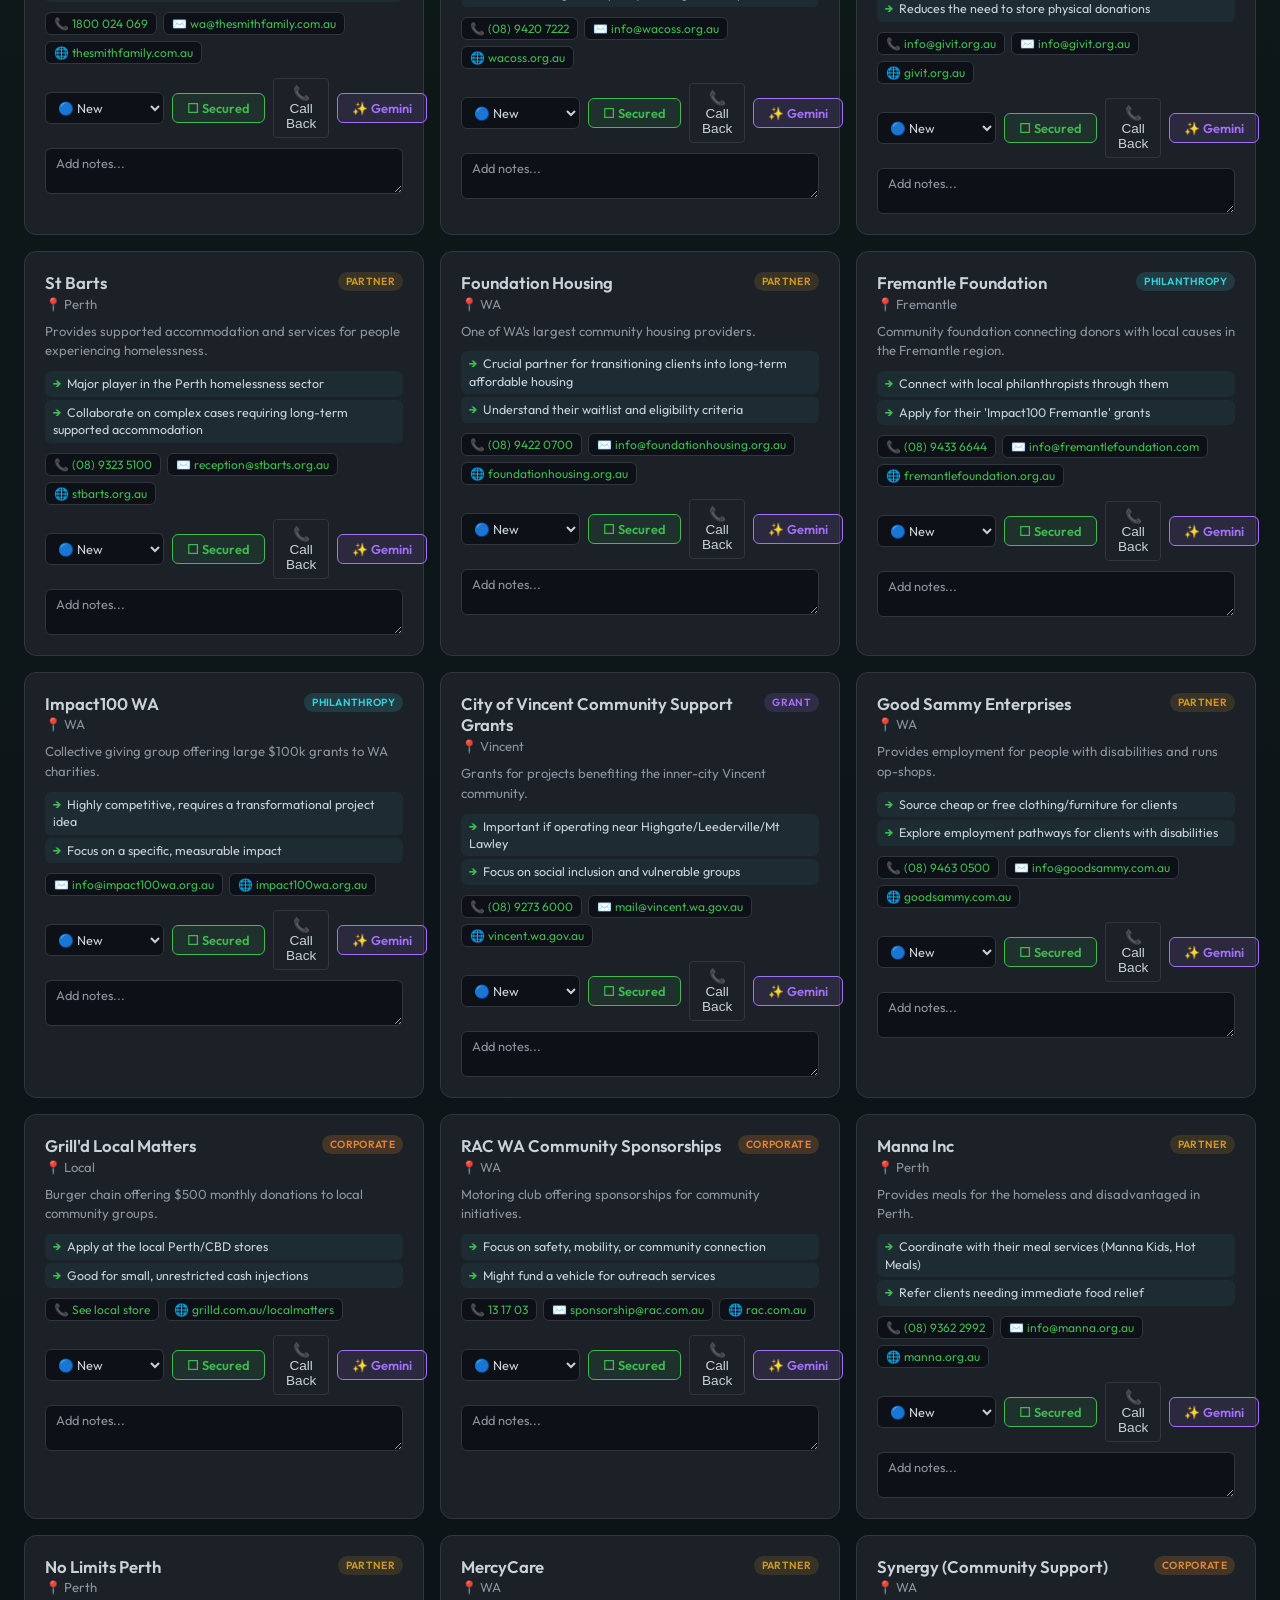
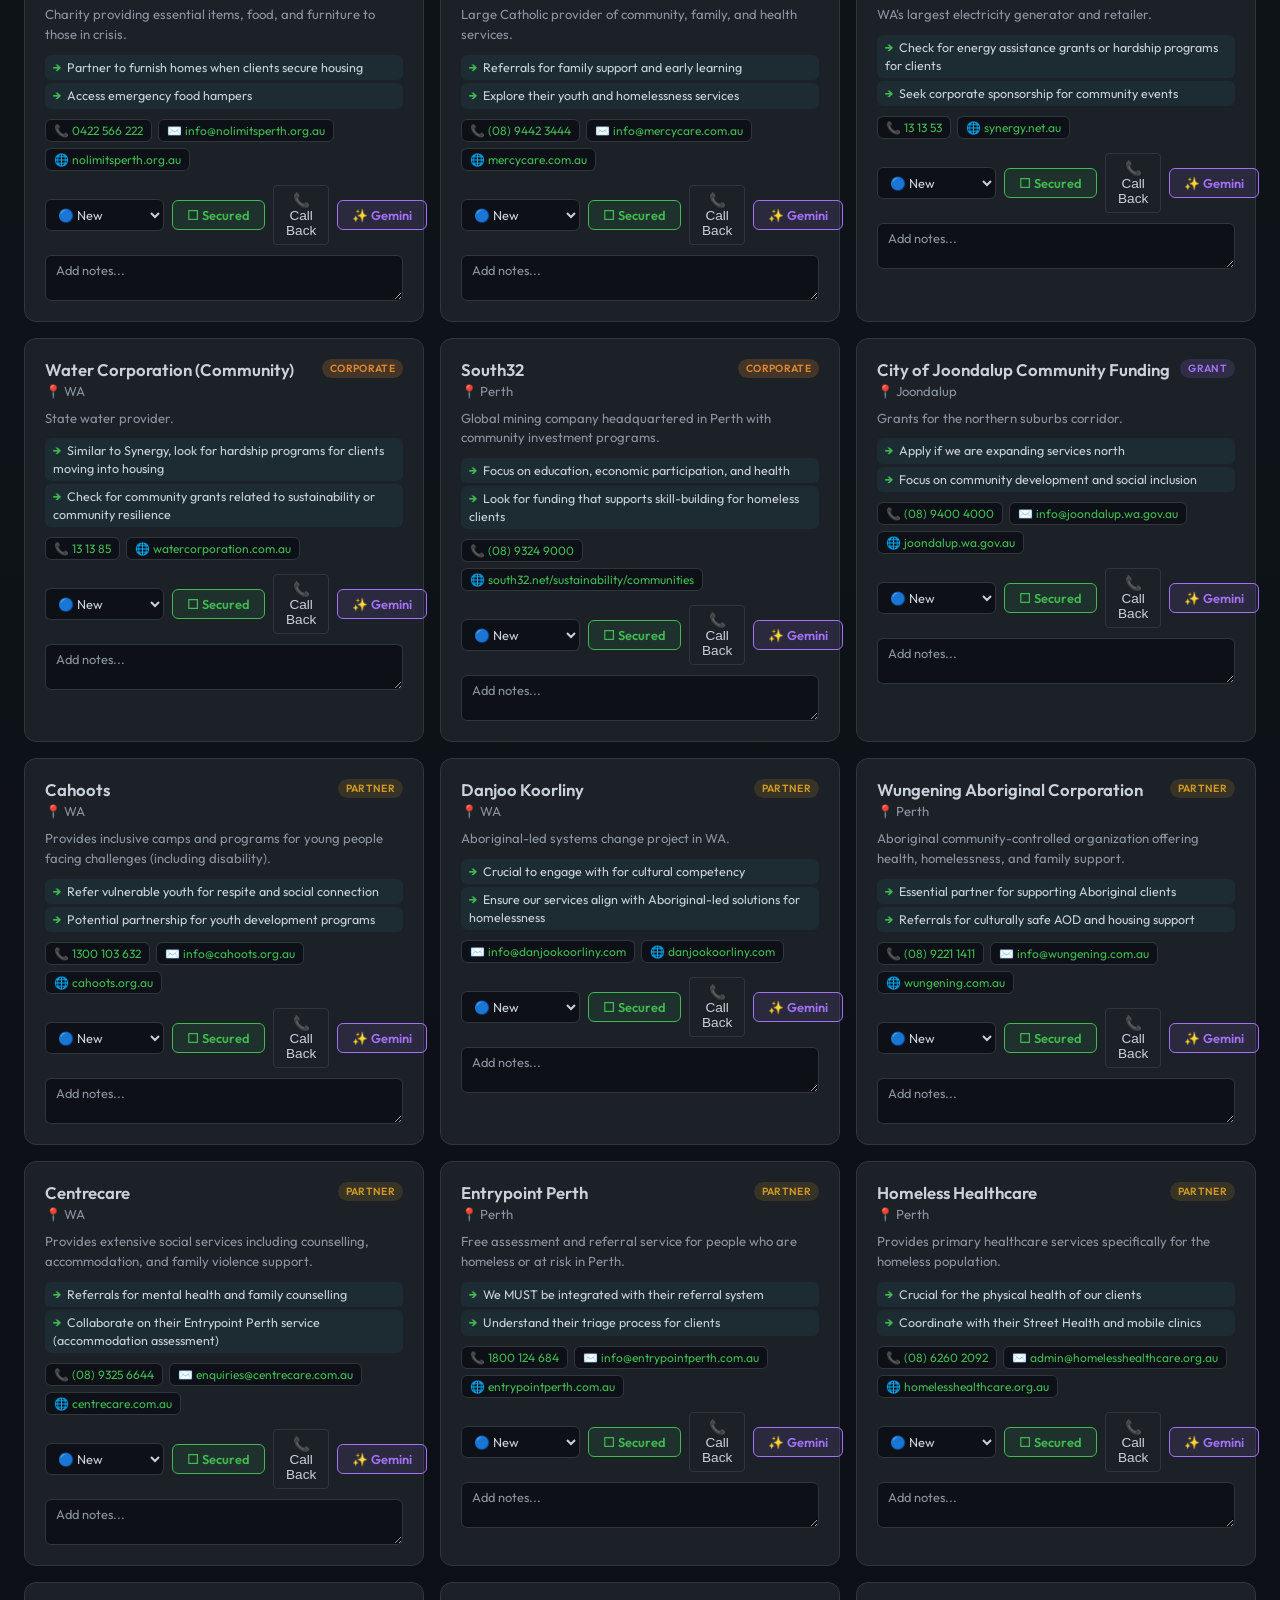
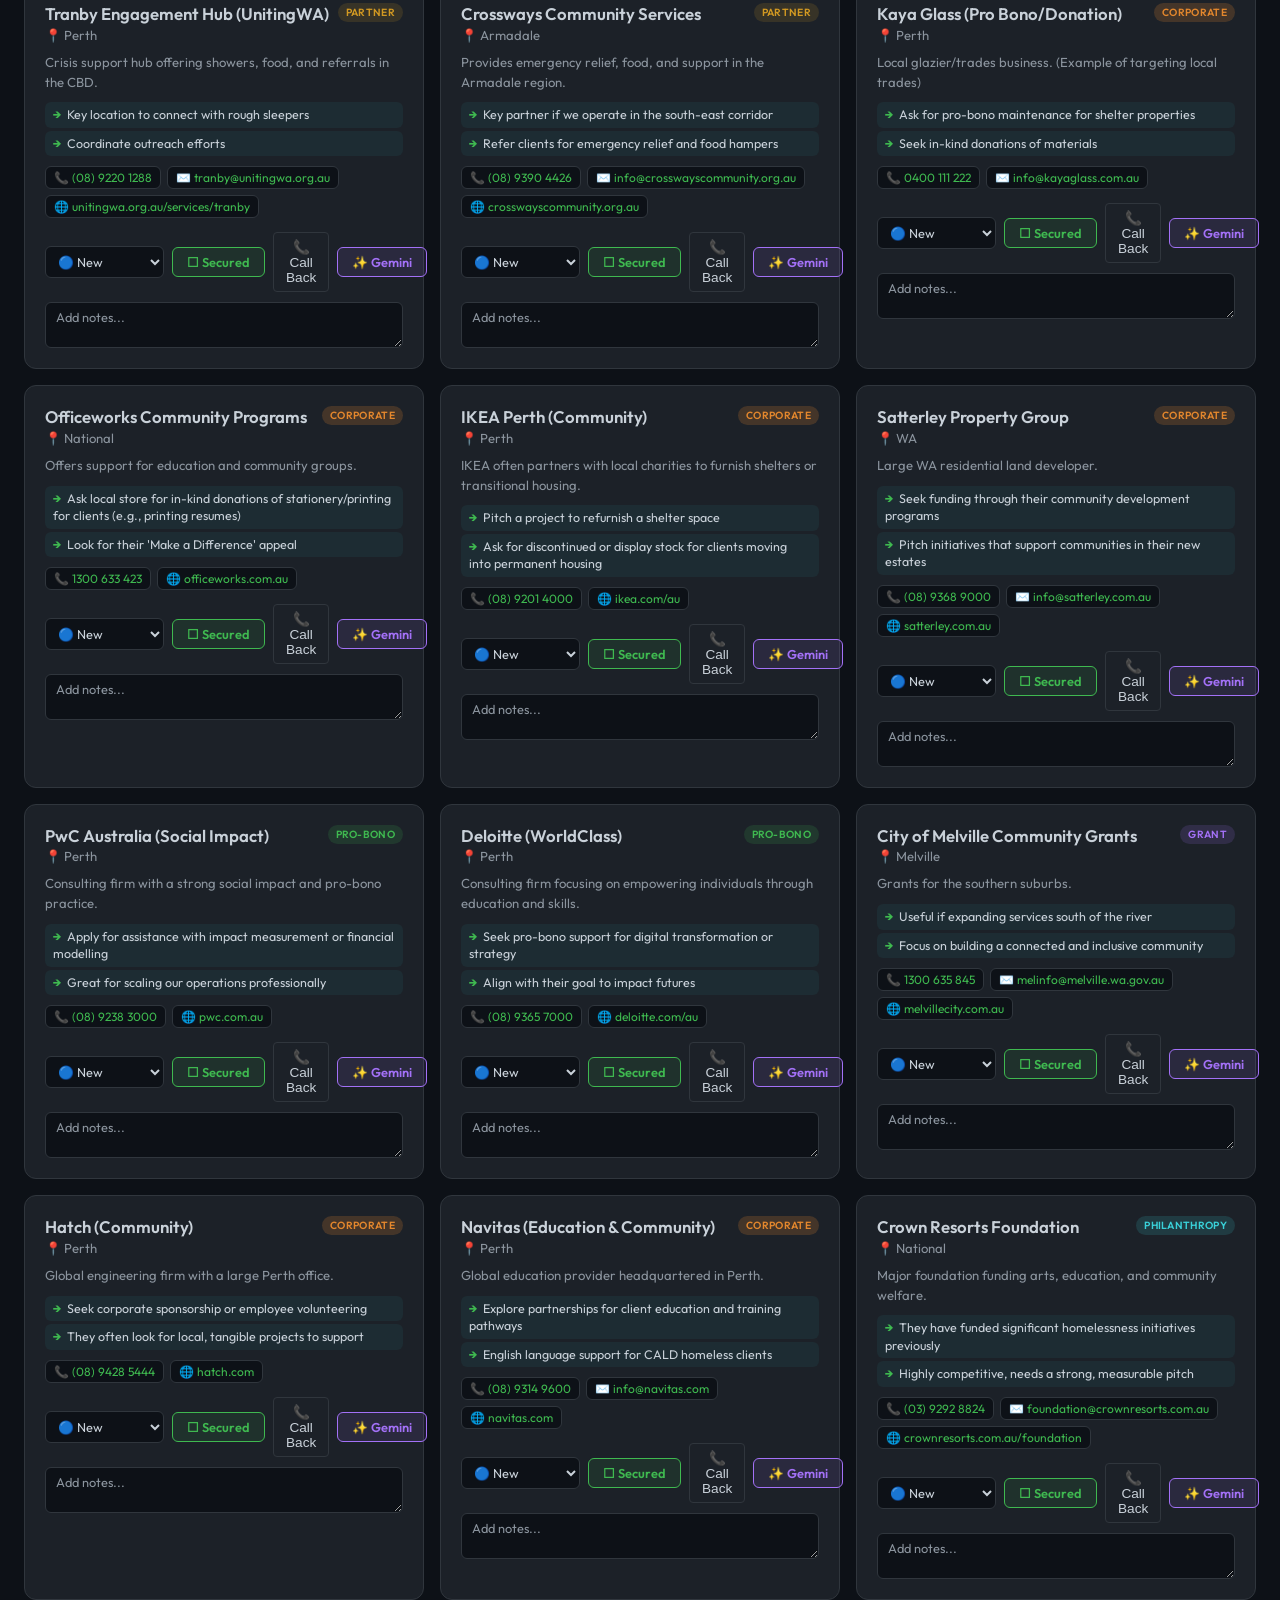
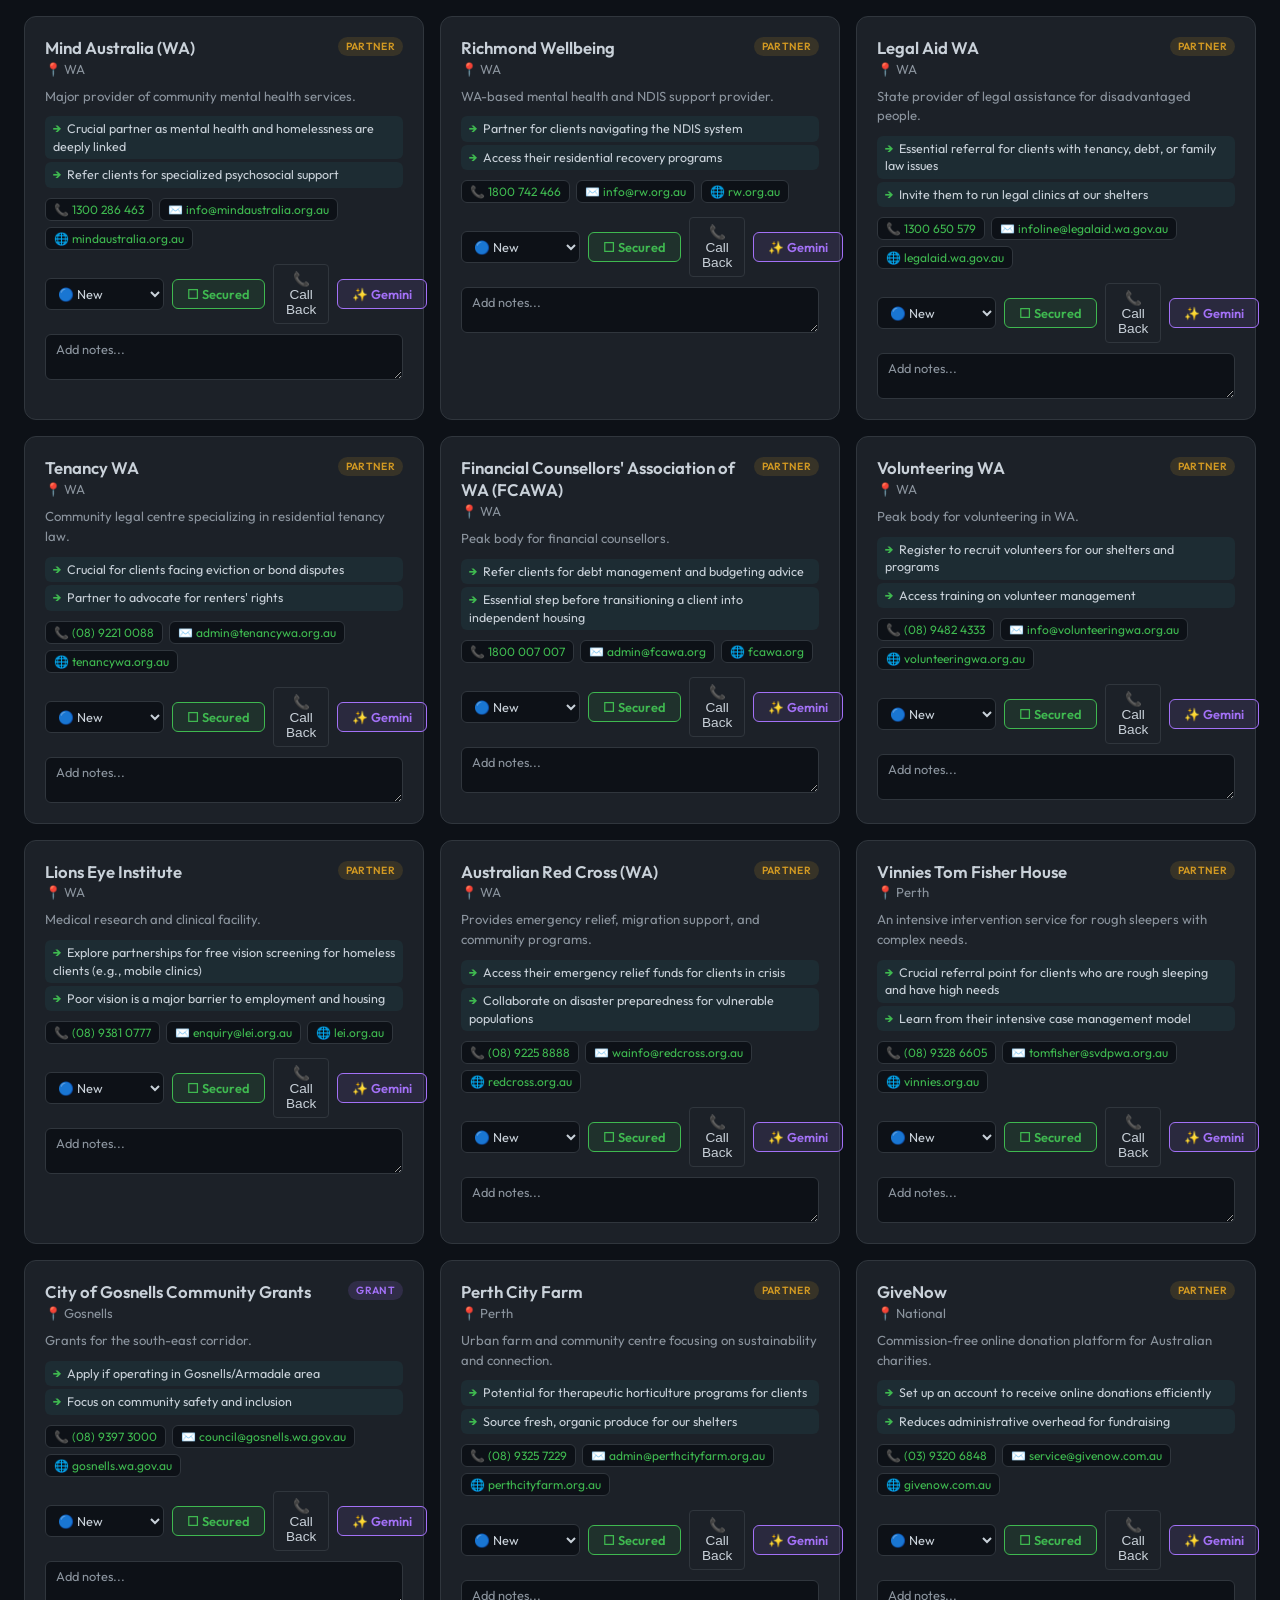
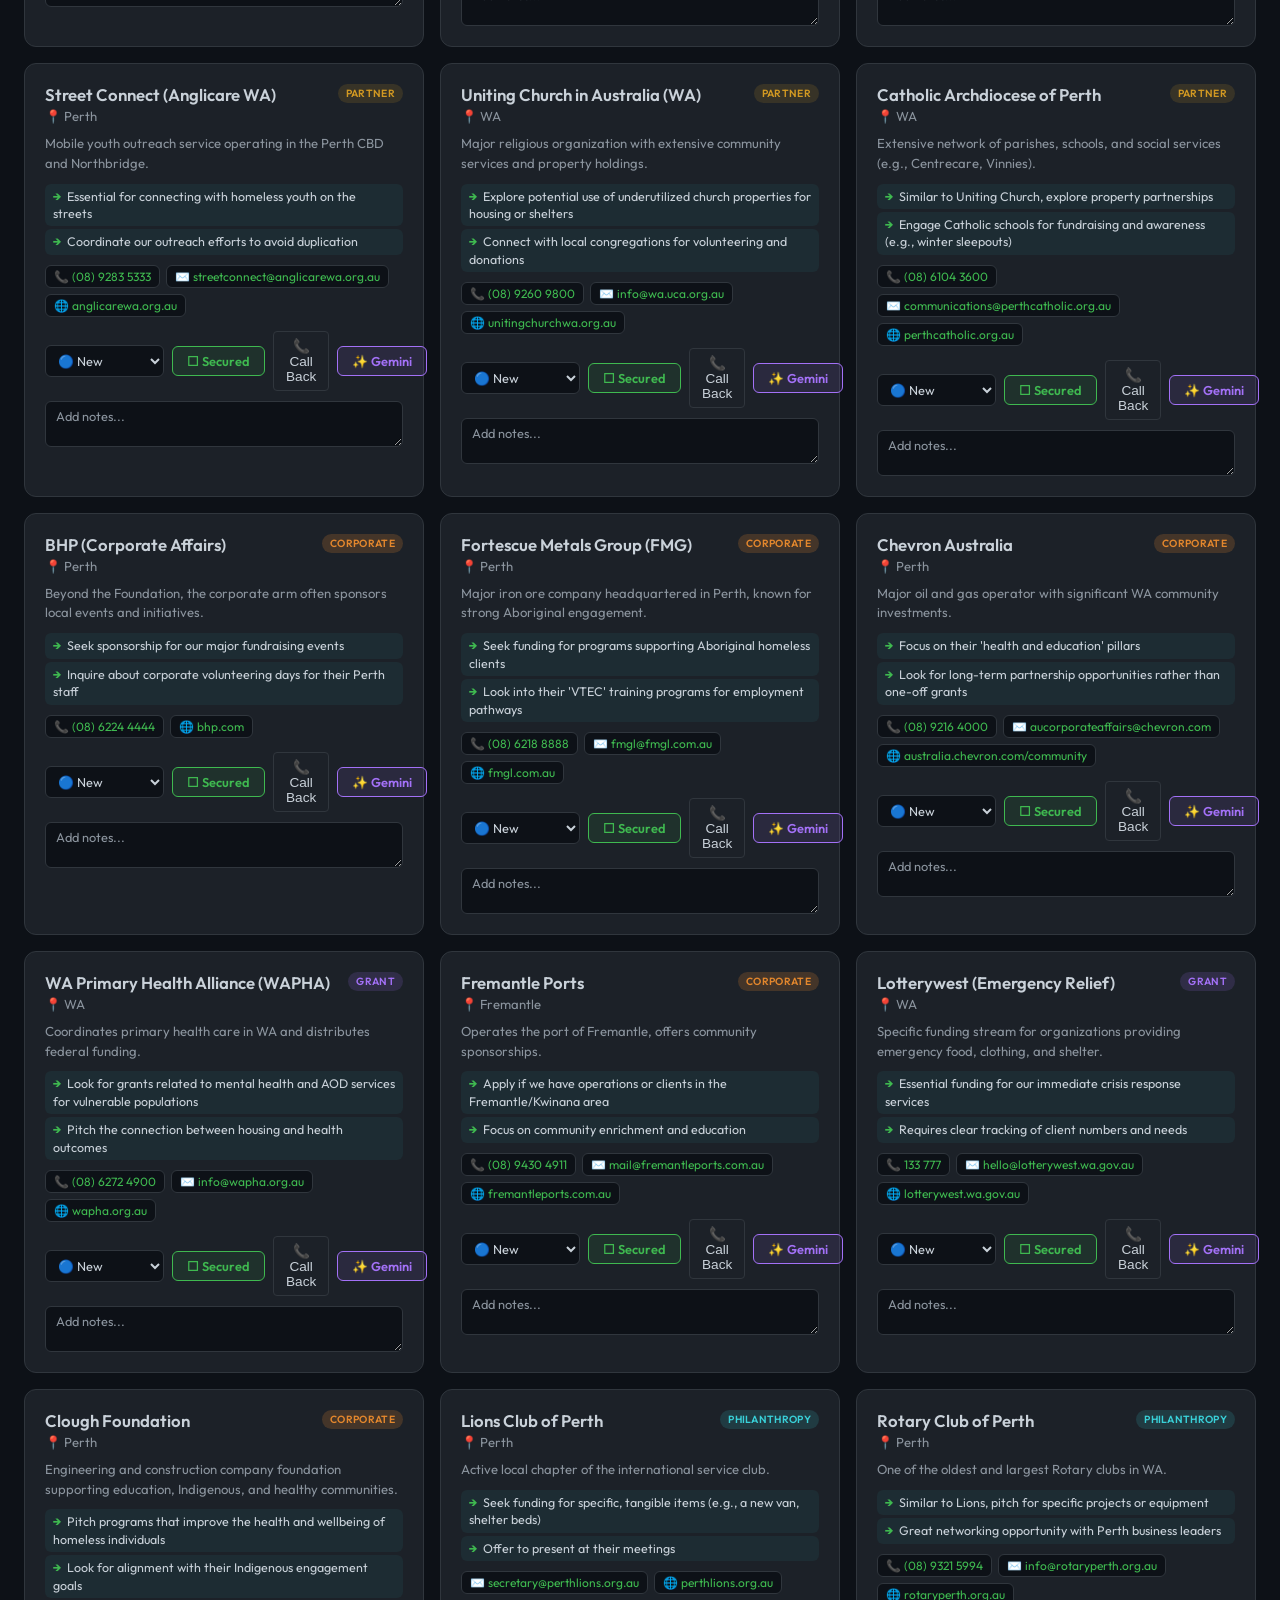
==== commit 99563042: "Add callback toggle button and global notepad features" ====
--- a/charity/charity-tracker-portable.html
+++ b/charity/charity-tracker-portable.html
@@ -6,7 +6,7 @@
 <meta name="apple-mobile-web-app-capable" content="yes">
 <meta name="apple-mobile-web-app-status-bar-style" content="black-translucent">
 <meta name="apple-mobile-web-app-title" content="Partner Tracker">
-<title>Perth Housing Bridge — Partner & Grant Tracker</title>
+<title>Perth Housing Bridge — Partner Tracker</title>
 <link rel="preconnect" href="https://fonts.googleapis.com">
 <link rel="preconnect" href="https://fonts.gstatic.com" crossorigin>
 <link href="https://fonts.googleapis.com/css2?family=Outfit:wght@300;400;500;600;700;800&display=swap" rel="stylesheet">
@@ -145,6 +145,9 @@
 }
 .help-btn{padding:8px 16px;border-radius:8px;border:1px solid #3fb950;background:rgba(63,185,80,0.1);color:#3fb950;font-family:var(--font);font-size:0.85rem;font-weight:600;cursor:pointer;text-decoration:none;transition:all 0.2s;white-space:nowrap}
 .help-btn:hover{background:#3fb950;color:#000}
+.lead-card.is-callback { border-color: rgba(56, 189, 248, 0.6) !important; background: linear-gradient(180deg, rgba(56, 189, 248, 0.08) 0%, rgba(56, 189, 248, 0.02) 100%), var(--panel) !important; box-shadow: 0 0 15px rgba(56, 189, 248, 0.15); }
+.btn-callback { background: transparent; border: 1px solid var(--border); color: var(--text); padding: 6px 12px; border-radius: 4px; cursor: pointer; font-size: 0.85rem; transition: all 0.2s; }
+.btn-callback.active { background: rgba(56, 189, 248, 0.2); border-color: #38bdf8; color: #38bdf8; }
 
 </style>
 </head>
@@ -158,13 +161,13 @@
   <div class="topbar-inner">
     <h1 class="app-title">🏠 Perth Housing Bridge <span>Partner Tracker</span></h1>
     <div style="display:flex;align-items:center;gap:12px;flex-wrap:wrap">
-      <a class="help-btn" href="mailto:psy@xfer.au?subject=Partner%20Tracker%20Help">❓ Confused about anything?</a>
+      <a class="help-btn" href="mailto:psy@xfer.au?subject=Charity%20Tracker%20Help">❓ Confused about anything?</a>
     </div>
   </div>
 </header>
 <div class="toolbar">
   <div class="toolbar-inner">
-    <div class="search-box"><input type="text" id="search" placeholder="Search partners, grants, sponsors..." autocomplete="off"></div>
+    <div class="search-box"><input type="text" id="search" placeholder="Search partners, grants..." autocomplete="off"></div>
     <div class="filter-group">
       <select id="filter-status">
         <option value="all">All Statuses</option>
@@ -183,6 +186,9 @@
       </select>
     </div>
   </div>
+</div>
+<div class="admin-notepad" style="max-width:1440px; margin: 12px auto; padding: 0 24px;">
+  <textarea id="global-notepad" placeholder="Admin shared notes (Cloud Synced)..." style="width:100%; height:60px; background:var(--panel); color:var(--text); border:1px solid var(--border); border-radius:8px; padding:12px; font-family:var(--font); resize:vertical;"></textarea>
 </div>
 <div class="stats-bar" id="stats-bar" style="max-width:1440px;margin:0 auto;padding:12px 24px;display:flex;gap:12px;flex-wrap:wrap;font-size:0.8rem"></div>
 <main class="main" id="main"><div class="card-grid" id="card-grid"></div></main>
@@ -379,6 +385,7 @@
   function getS(id) { return state[id]?.status || 'new'; }
   function getN(id) { return state[id]?.notes || ''; }
   function isDone(id) { return state[id]?.done || false; }
+  function isCallback(id) { return state[id]?.callback || false; }
 
   function contactType(l) {
     if (l.email || l.phone) return 'direct';
@@ -441,12 +448,13 @@
       const s = isDone(l.id) ? 'done' : getS(l.id);
       const n = getN(l.id);
       const done = isDone(l.id);
+      const cb = isCallback(l.id);
       const contacts = [];
       if (l.phone) contacts.push(`<span class="contact-chip">📞 <a href="tel:${l.phone}">${l.phone}</a></span>`);
       if (l.email) contacts.push(`<span class="contact-chip">✉️ <a href="mailto:${l.email}">${l.email}</a></span>`);
       if (l.website) contacts.push(`<span class="contact-chip">🌐 <a href="https://${l.website}" target="_blank" rel="noopener">${l.website}</a></span>`);
 
-      return `<div class="lead-card status-${s}" data-id="${l.id}">
+      return `<div class="lead-card status-${s}${cb?' is-callback':''}" data-id="${l.id}">
         <div class="card-top">
           <div><div class="card-name">${l.name}</div><div class="card-meta">📍 ${l.location}</div></div>
           <div class="card-badges">
@@ -465,6 +473,7 @@
             <option value="no-answer" ${s==='no-answer'?'selected':''}>⚪ No Answer</option>
           </select>
           <button class="btn-done${done?' is-done':''}" data-id="${l.id}">${done?'✅ Secured':'☐ Secured'}</button>
+          <button class="btn-callback${cb?' active':''}" data-id="${l.id}">${cb?'📞 Call Back Needed':'📞 Call Back'}</button>
           <a class="btn-gemini" href="${geminiUrl(l)}" target="_blank" rel="noopener" title="Get AI outreach script">✨ Gemini</a>
         </div>
         <textarea class="card-notes" data-id="${l.id}" placeholder="Add notes...">${n}</textarea>
@@ -476,6 +485,9 @@
     });
     grid.querySelectorAll('.btn-done').forEach(btn => {
       btn.addEventListener('click', e => { e.stopPropagation(); const id=+e.target.dataset.id; if(!state[id])state[id]={}; state[id].done=!state[id].done; saveState(state); render(); });
+    });
+    grid.querySelectorAll('.btn-callback').forEach(btn => {
+      btn.addEventListener('click', e => { e.stopPropagation(); const id=+e.target.dataset.id; if(!state[id])state[id]={}; state[id].callback=!state[id].callback; saveState(state); render(); });
     });
     grid.querySelectorAll('.card-notes').forEach(ta => {
       ta.addEventListener('input', e => { const id=+e.target.dataset.id; if(!state[id])state[id]={}; state[id].notes=e.target.value; saveState(state); });
@@ -523,6 +535,13 @@
   statusFilter.addEventListener('change', render);
   categoryFilter.addEventListener('change', render);
   contactFilter.addEventListener('change', render);
+  
+  const notepad = document.getElementById('global-notepad');
+  if (notepad) {
+    notepad.value = localStorage.getItem(STORAGE_KEY + '_notepad') || '';
+    notepad.addEventListener('input', e => localStorage.setItem(STORAGE_KEY + '_notepad', e.target.value));
+  }
+
   render();
 });
 </script>
